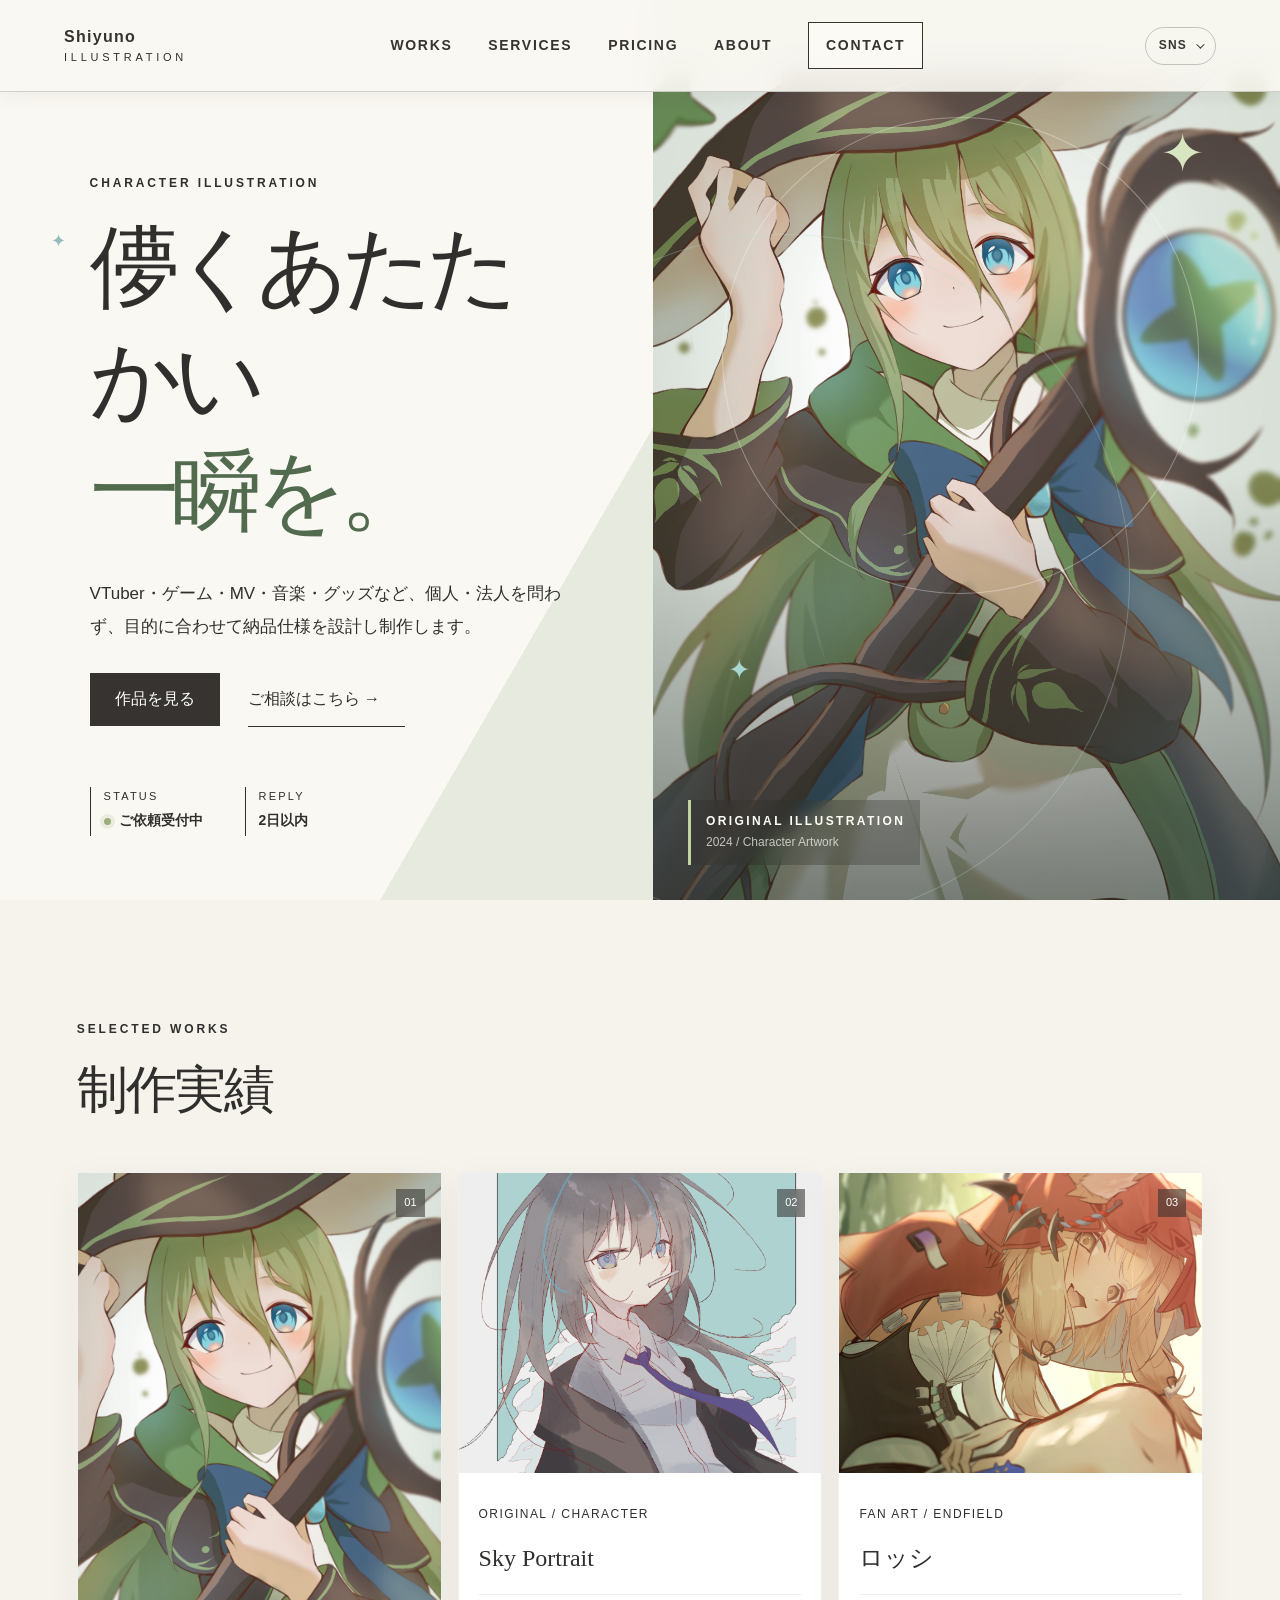
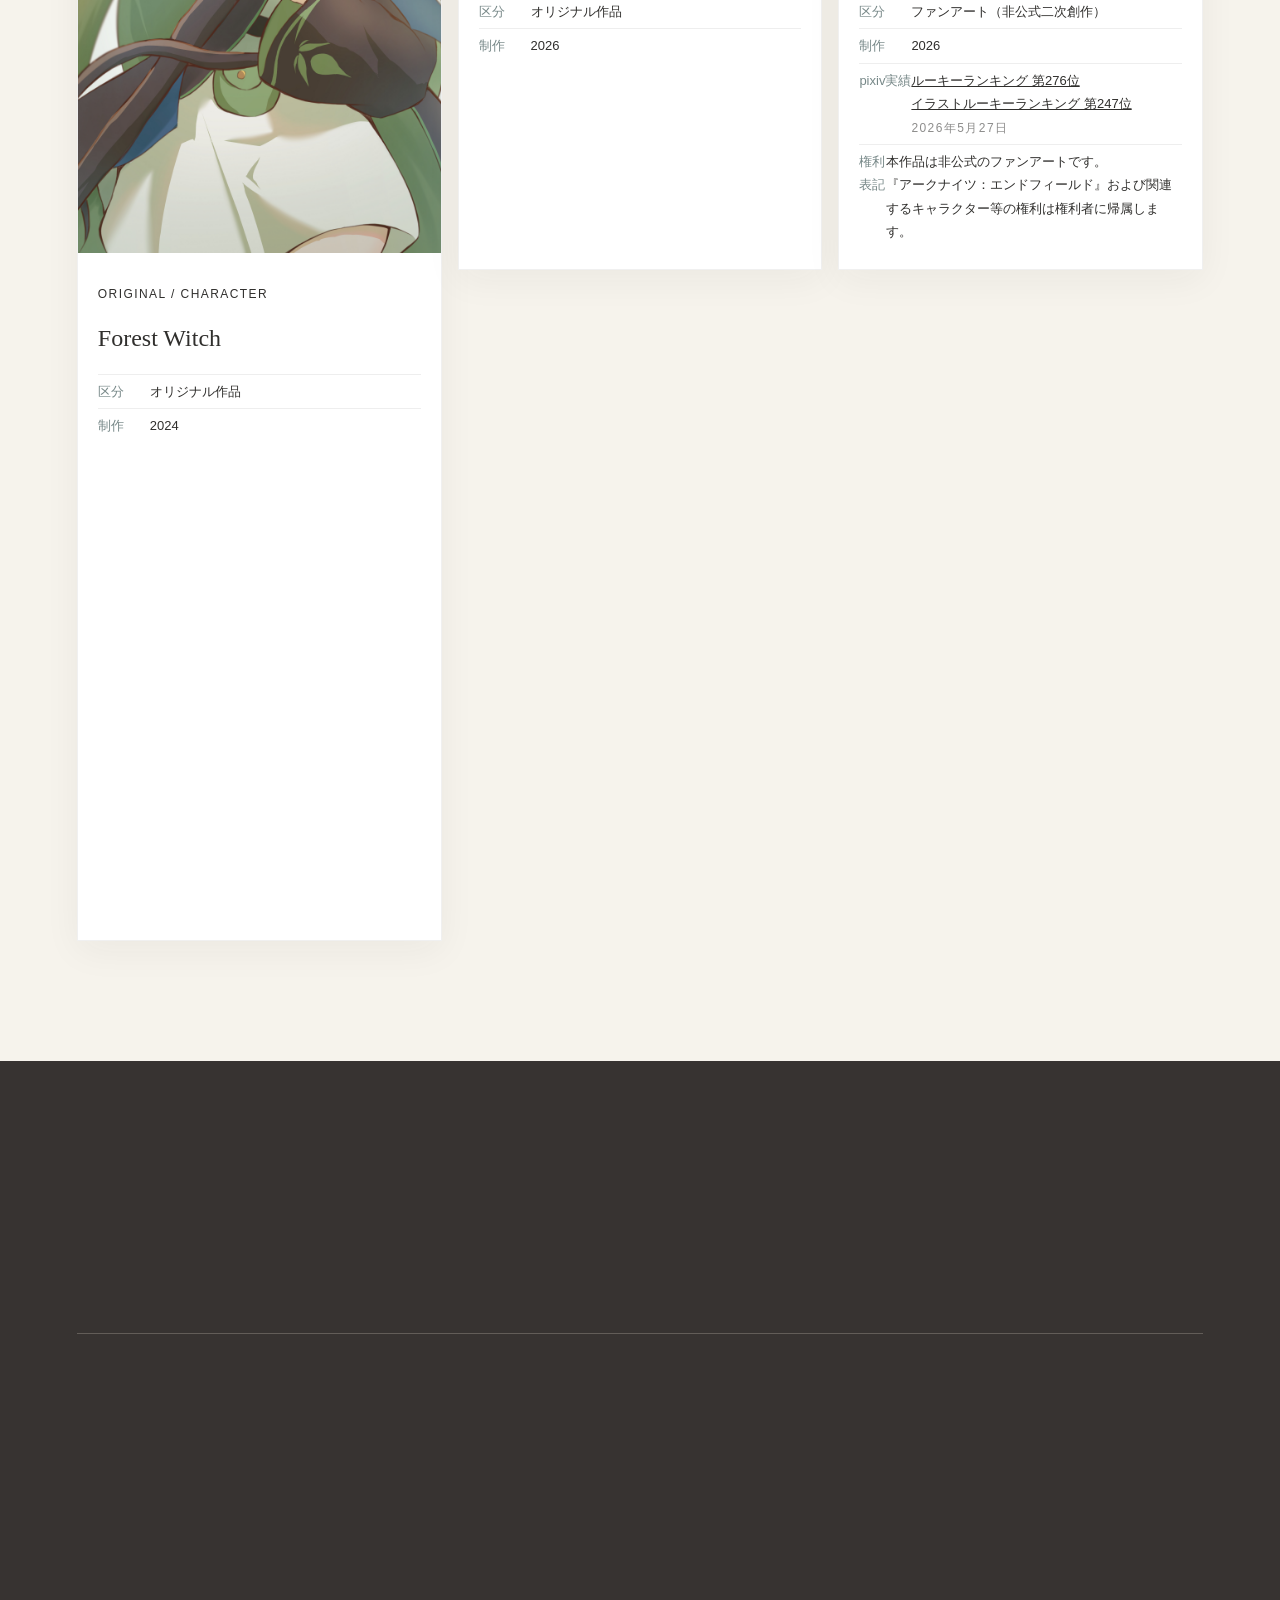
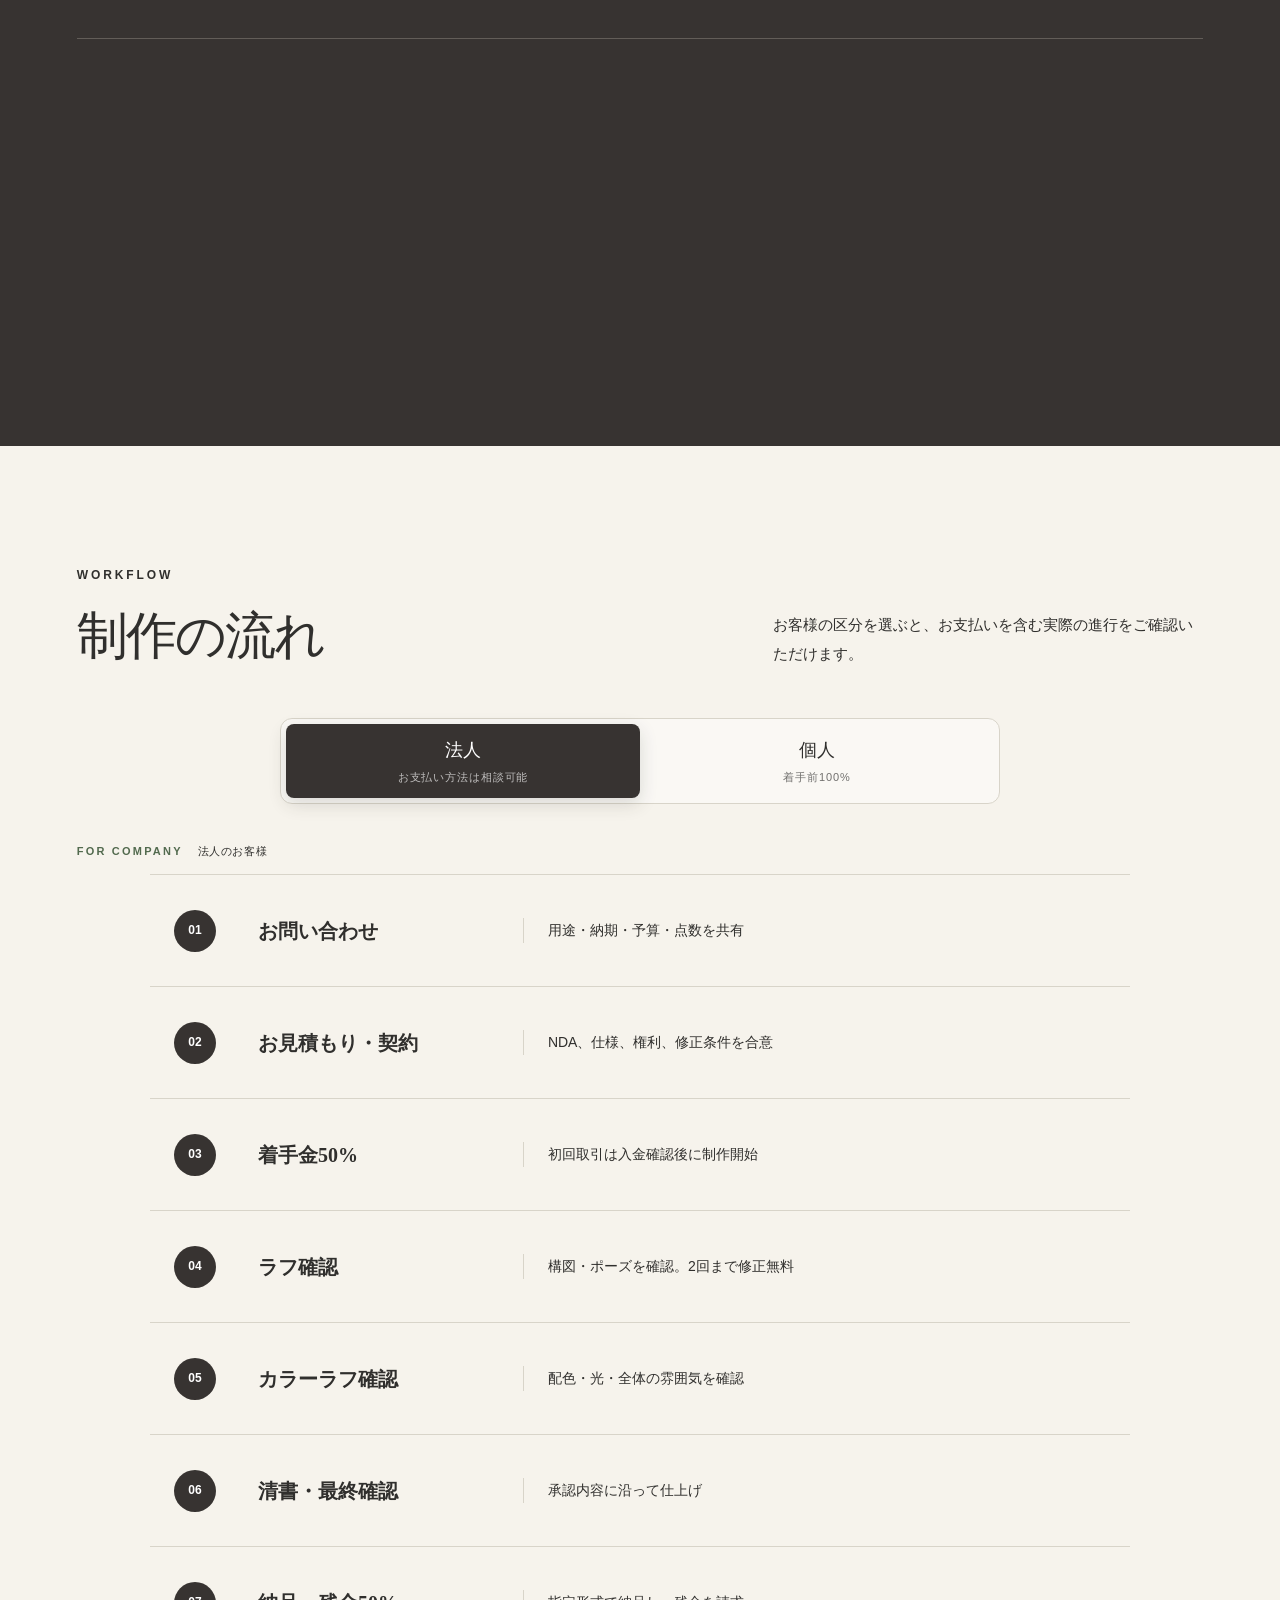
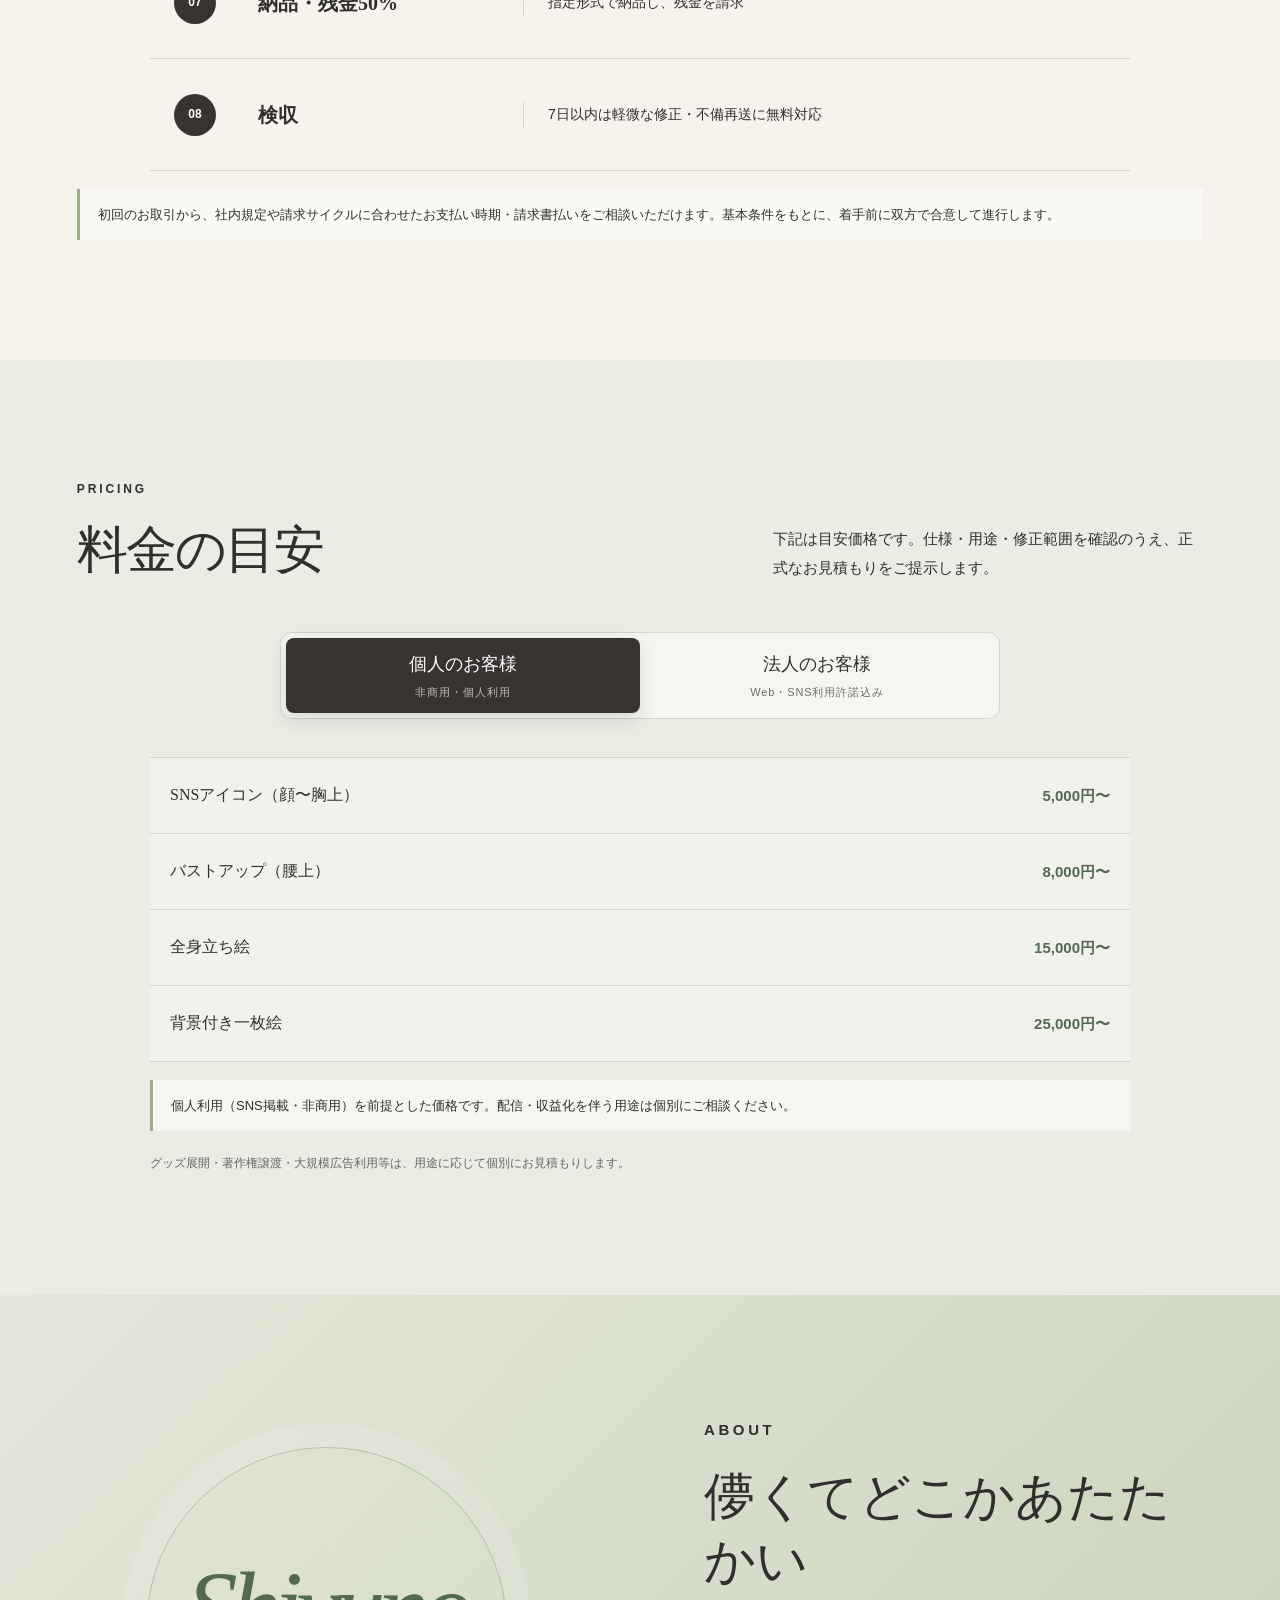
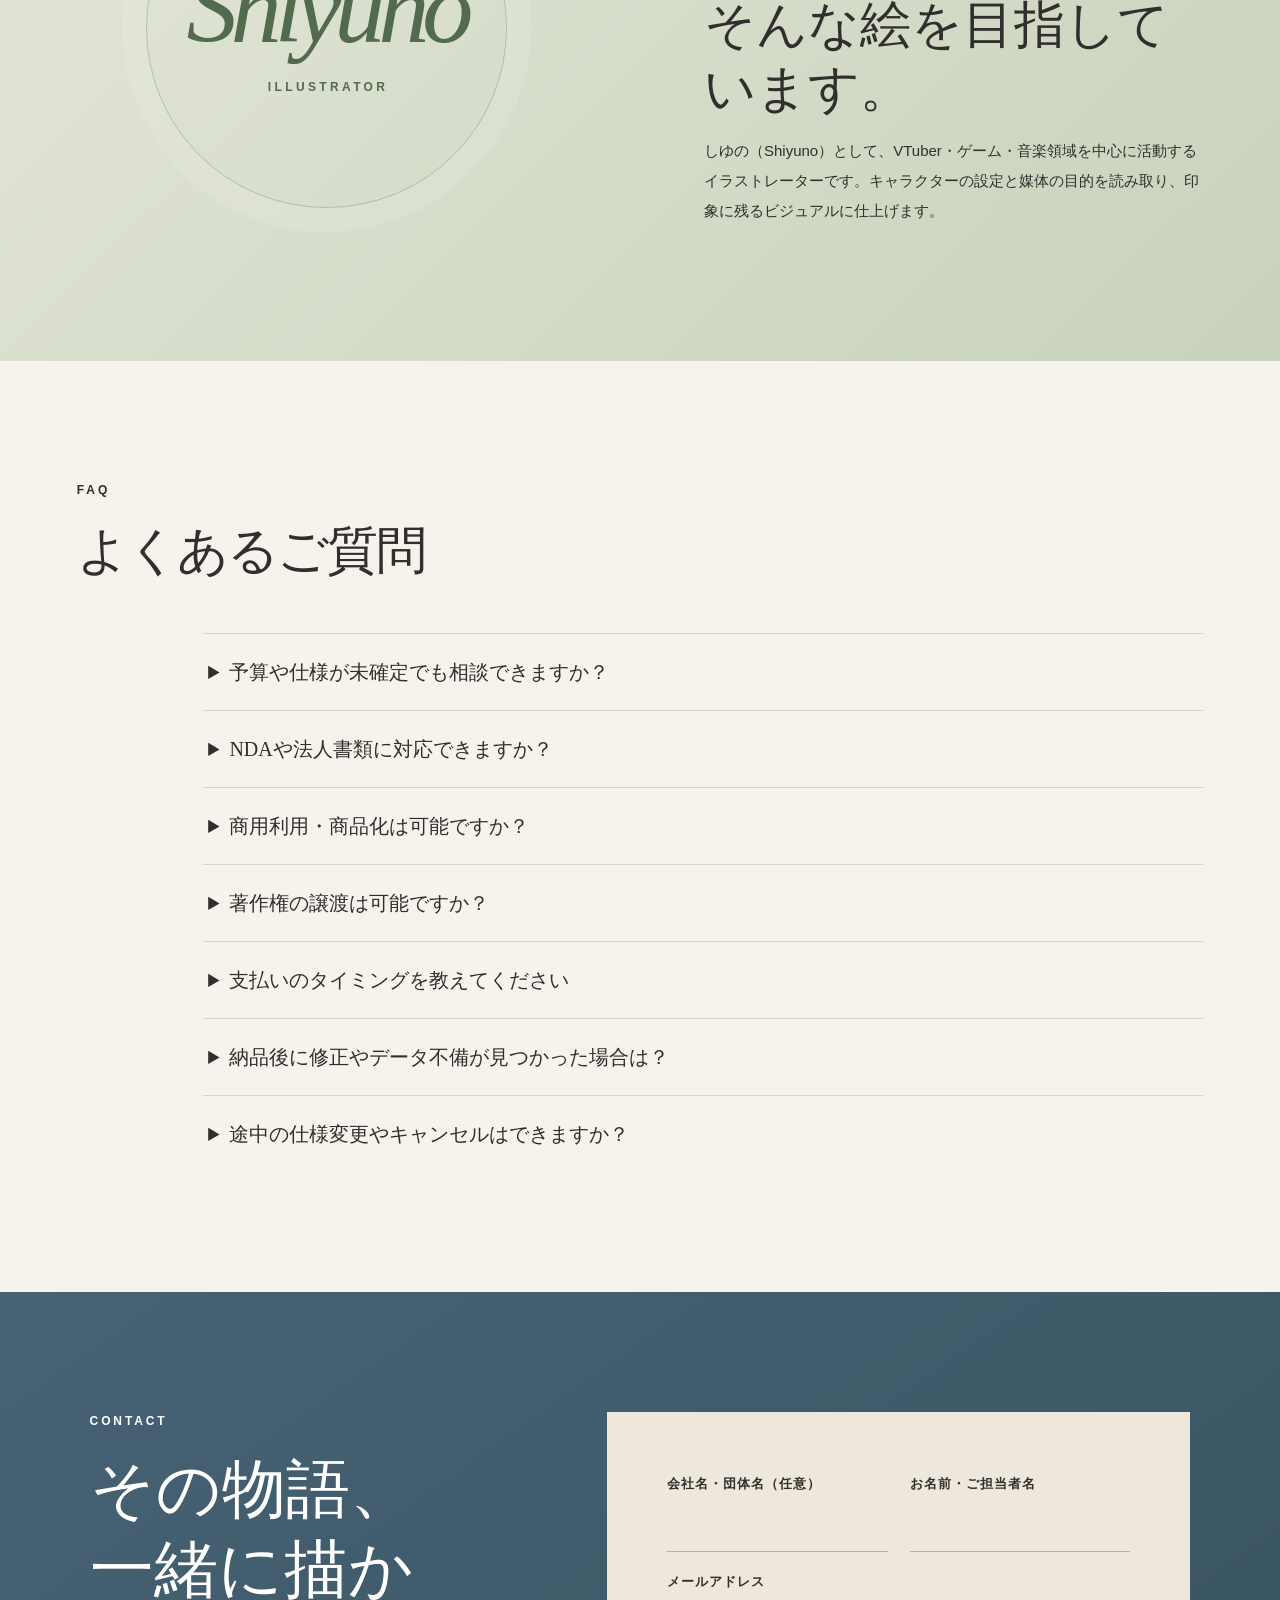
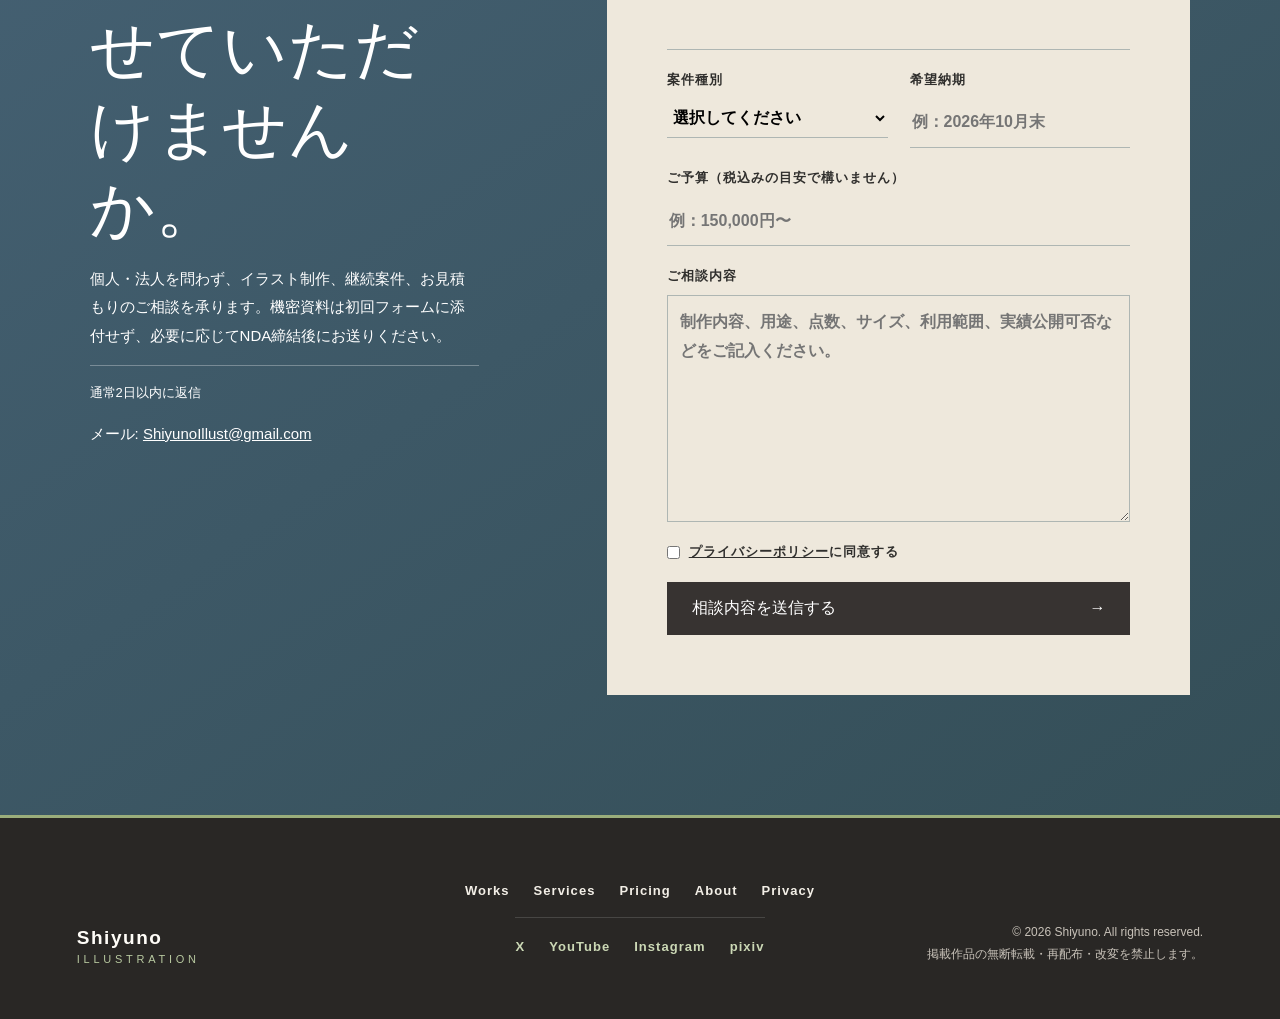
==== index.html @ e4e49305 "画像サイズ修正" ====
<!doctype html>
<html lang="ja">
<head>
  <meta charset="utf-8">
  <meta name="viewport" content="width=device-width,initial-scale=1">
  <meta name="description" content="VTuber・ゲーム・MV・グッズ向けのキャラクターイラスト制作ポートフォリオ。個人・法人を問わずご相談を承ります。">
  <meta name="theme-color" content="#f5f1ea">
  <meta name="twitter:title" content="Shiyuno Portfolio">
  <meta name="twitter:description" content="VTuber・ゲーム・MV・グッズ向けイラスト制作">
  <meta property="og:title" content="Shiyuno Portfolio">
  <meta property="og:description" content="VTuber・ゲーム・MV・グッズ向けイラスト制作">
  <meta property="og:image" content="https://shiyuno.com/images/original/OGP.jpg">
  <meta property="og:image:type" content="image/jpeg">
  <meta property="og:image:alt" content="緑髪の魔法使いが杖と帽子に手を添えるオリジナルイラスト">
  <meta property="og:type" content="website">
  <meta property="og:url" content="https://shiyuno.com/">
  <meta property="og:site_name" content="Shiyuno Portfolio">
  <meta property="og:locale" content="ja_JP">
  <meta property="og:image:width" content="1200">
  <meta property="og:image:height" content="630">
  <meta name="twitter:card" content="summary_large_image">
  <meta name="twitter:image" content="https://shiyuno.com/images/original/OGP.jpg">
  <meta name="twitter:image:alt" content="緑髪の魔法使いが杖と帽子に手を添えるオリジナルイラスト">
  <link rel="canonical" href="https://shiyuno.com/">
  <title>Shiyuno Portfolio | Illustrator</title>
  <link rel="icon" type="image/jpeg" href="images/favicon/微笑み.jpg">
  <link rel="apple-touch-icon" href="images/favicon/微笑み.jpg">
  <link rel="stylesheet" href="styles.css">
  <link rel="stylesheet" href="character-theme.css">
  <script src="workflow.js" defer></script>
  <script src="motion.js" defer></script>
  <script src="social-menu.js" defer></script>
</head>
<body>
  <a class="skip" href="#main">本文へ移動</a>
  <header class="site-header">
    <a class="brand" href="#top" aria-label="トップへ"><span>Shiyuno</span><small>ILLUSTRATION</small></a>
    <nav aria-label="メインナビゲーション">
      <a href="#works">Works</a><a href="#services">Services</a><a href="#pricing">Pricing</a><a href="#about">About</a>
      <a class="nav-cta" href="#contact">Contact</a>
    </nav>
    <details class="header-socials">
      <summary>SNS<span aria-hidden="true"></span></summary>
      <div class="header-social-menu" aria-label="公式SNS">
        <a href="https://x.com/Shiyuno_off" target="_blank" rel="me noopener noreferrer"><b>X</b><small>旧Twitter</small></a>
        <a href="https://youtube.com/channel/UCpWIjelq4PaW2kfeXT-petA?si=tGDuc0RMlZ_P8j4R" target="_blank" rel="me noopener noreferrer"><b>YouTube</b><small>Channel</small></a>
        <a href="https://www.instagram.com/shiyuno_illust/" target="_blank" rel="me noopener noreferrer"><b>Instagram</b><small>Illustrations</small></a>
        <a href="https://www.pixiv.net/users/43521996" target="_blank" rel="me noopener noreferrer"><b>pixiv</b><small>Portfolio</small></a>
      </div>
    </details>
  </header>

  <main id="main">
    <section class="hero" id="top">
      <div class="hero-copy">
        <p class="eyebrow">CHARACTER ILLUSTRATION</p>
        <h1>儚くあたたかい<br><em>一瞬を。</em></h1>
        <p class="lead">VTuber・ゲーム・MV・音楽・グッズなど、個人・法人を問わず、目的に合わせて納品仕様を設計し制作します。</p>
        <div class="hero-actions"><a class="button primary" href="#works">作品を見る</a><a class="button text" href="#contact">ご相談はこちら →</a></div>
        <dl class="status"><div><dt>STATUS</dt><dd><i></i>ご依頼受付中</dd></div><div><dt>REPLY</dt><dd>2日以内</dd></div></dl>
      </div>
      <div class="hero-art character-hero featured-work">
        <img src="images/original/2024-2-5.jpg" width="2383" height="3280" fetchpriority="high" alt="緑髪の魔法使いが杖と帽子に手を添えるオリジナルイラスト">
        <span class="magic-ring ring-one" aria-hidden="true"></span>
        <span class="magic-ring ring-two" aria-hidden="true"></span>
        <span class="magic-star star-one" aria-hidden="true">✦</span>
        <span class="magic-star star-two" aria-hidden="true">✦</span>
        <div class="art-caption"><b>ORIGINAL ILLUSTRATION</b><span>2024 / Character Artwork</span></div>
      </div>
    </section>

    <section class="section works" id="works">
      <div class="section-head"><div><p class="eyebrow">SELECTED WORKS</p><h2>制作実績</h2></div></div>
      <div class="work-grid">
        <article class="work-card tall art-a" data-category="vtuber"><div class="work-visual has-image"><img src="images/original/2024-2-5.jpg" width="2383" height="3280" alt="緑髪の魔法使いが杖と帽子に手を添えるオリジナルイラスト"><span>01</span></div><div class="work-info"><p>ORIGINAL / CHARACTER</p><h3>Forest Witch</h3><dl><div><dt>区分</dt><dd>オリジナル作品</dd></div><div><dt>制作</dt><dd>2024</dd></div></dl></div></article>
        <article class="work-card art-b" data-category="game"><div class="work-visual has-image"><img src="images/original/2026-6-2.jpg" width="2373" height="3292" loading="lazy" alt="青空を背景に制服姿の黒髪キャラクターを描いたオリジナルイラスト"><span>02</span></div><div class="work-info"><p>ORIGINAL / CHARACTER</p><h3>Sky Portrait</h3><dl><div><dt>区分</dt><dd>オリジナル作品</dd></div><div><dt>制作</dt><dd>2026</dd></div></dl></div></article>
        <article class="work-card art-c" data-category="game"><div class="work-visual has-image"><img src="images/funArt/endField/2026-5-26.jpg" width="2584" height="3866" loading="lazy" alt="木漏れ日の中のキャラクターを描いたアークナイツ：エンドフィールドのファンアート"><span>03</span></div><div class="work-info"><p>FAN ART / ENDFIELD</p><h3>ロッシ</h3><dl><div><dt>区分</dt><dd>ファンアート（非公式二次創作）</dd></div><div><dt>制作</dt><dd>2026</dd></div><div><dt>pixiv実績</dt><dd><a href="https://www.pixiv.net/ranking.php?mode=rookie&amp;content=all&amp;date=20260527&amp;p=6#276" target="_blank" rel="noopener noreferrer">ルーキーランキング 第276位</a><br><a href="https://www.pixiv.net/ranking.php?mode=rookie&amp;content=illust&amp;date=20260527&amp;p=5#247" target="_blank" rel="noopener noreferrer">イラストルーキーランキング 第247位</a><br><small>2026年5月27日</small></dd></div><div><dt>権利表記</dt><dd>本作品は非公式のファンアートです。<br>『アークナイツ：エンドフィールド』および関連するキャラクター等の権利は権利者に帰属します。</dd></div></dl></div></article>
        <article class="work-card wide sd-work" data-category="sd goods vtuber"><div class="work-visual sd-sheet"><a href="images/original/SD/イラスト.jpg" target="_blank" rel="noopener" aria-label="SDキャラクターのイラストシートを原寸で開く"><img src="images/original/SD/イラスト.jpg" width="5665" height="2894" loading="lazy" alt="魔法使いのSDキャラクター全身と表情差分6種をまとめたイラストシート"></a><span>04</span></div><div class="work-info"><p>ORIGINAL / SD CHARACTER</p><h3>SD Character Expressions</h3><dl><div><dt>区分</dt><dd>オリジナル作品</dd></div><div><dt>内容</dt><dd>SDキャラクター・全身・表情差分6種</dd></div><div><dt>用途例</dt><dd>配信素材・SNS・グッズ</dd></div></dl><small>画像を選択すると原寸で表示します</small></div></article>
      </div>
    </section>

    <section class="section services" id="services">
      <div class="section-head light"><div><p class="eyebrow">SERVICES</p><h2>ご相談いただけること</h2></div><p>仕様が固まっていない段階でも、媒体と目的に合わせて必要な納品物を整理します。</p></div>
      <div class="service-grid">
        <article><b>01</b><h3>キャラクター制作</h3><p>立ち絵、設定画、衣装・表情差分、SD、一枚イラストまで幅広く対応。</p><span>VTuber / Game / IP</span></article>
        <article><b>02</b><h3>キービジュアル</h3><p>周年、告知、イベント、広告など、世界観と訴求目的を両立する一枚絵。</p><span>Promotion / Event</span></article>
        <article><b>03</b><h3>MV・音楽</h3><p>MV・歌ってみた・ジャケット・サムネイルなど、用途に合わせたイラスト制作。</p><span>MV / Jacket / Thumbnail</span></article>
        <article><b>04</b><h3>グッズ展開</h3><p>アクリルスタンド、カード、タペストリーなどグッズ展開を想定したイラスト制作。</p><span>Goods / Print</span></article>
      </div>
      <div class="conditions">
        <div><p class="eyebrow">GUIDE</p><h3>制作条件の目安</h3><p>正式な条件は、仕様・用途・期間・点数を確認後、見積書および契約書に記載します。</p></div>
        <dl>
  <div><dt>標準納期</dt><dd>要相談 <small>ご契約・入金・資料受領後から起算</small></dd></div>
  <div><dt>契約対応</dt><dd>NDA・見積書・請求書</dd></div>
  <div><dt>納品形式</dt><dd>PNG / JPEG / PSD <small>案件仕様に応じて確認</small></dd></div>
  <div><dt>利用範囲</dt><dd>媒体・期間・地域ごとに許諾</dd></div>
</dl>
      </div>
    </section>

    <section class="section flow">
      <div class="section-head"><div><p class="eyebrow">WORKFLOW</p><h2>制作の流れ</h2></div><p>お客様の区分を選ぶと、お支払いを含む実際の進行をご確認いただけます。</p></div>
      <div class="workflow-tabs" role="tablist" aria-label="お客様区分">
        <button type="button" role="tab" id="tab-company" aria-controls="flow-company" aria-selected="true" tabindex="0" data-workflow="company"><span>法人</span><small>お支払い方法は相談可能</small></button>
        <button type="button" role="tab" id="tab-personal" aria-controls="flow-personal" aria-selected="false" tabindex="-1" data-workflow="personal"><span>個人</span><small>着手前100%</small></button>
      </div>
      <div class="workflow-panel" id="flow-company" role="tabpanel" aria-labelledby="tab-company" data-workflow-panel="company">
        <p class="workflow-label">FOR COMPANY <span>法人のお客様</span></p>
        <ol><li><b>01</b><h3>お問い合わせ</h3><p>用途・納期・予算・点数を共有</p></li><li><b>02</b><h3>お見積もり・契約</h3><p>NDA、仕様、権利、修正条件を合意</p></li><li><b>03</b><h3>着手金50%</h3><p>初回取引は入金確認後に制作開始</p></li><li><b>04</b><h3>ラフ確認</h3><p>構図・ポーズを確認。2回まで修正無料</p></li><li><b>05</b><h3>カラーラフ確認</h3><p>配色・光・全体の雰囲気を確認</p></li><li><b>06</b><h3>清書・最終確認</h3><p>承認内容に沿って仕上げ</p></li><li><b>07</b><h3>納品・残金50%</h3><p>指定形式で納品し、残金を請求</p></li><li><b>08</b><h3>検収</h3><p>7日以内は軽微な修正・不備再送に無料対応</p></li></ol>
        <p class="workflow-note">初回のお取引から、社内規定や請求サイクルに合わせたお支払い時期・請求書払いをご相談いただけます。基本条件をもとに、着手前に双方で合意して進行します。</p>
      </div>
      <div class="workflow-panel" id="flow-personal" role="tabpanel" aria-labelledby="tab-personal" data-workflow-panel="personal" hidden>
        <p class="workflow-label">FOR INDIVIDUAL <span>個人のお客様</span></p>
        <ol><li><b>01</b><h3>お問い合わせ</h3><p>用途・納期・予算・点数を共有</p></li><li><b>02</b><h3>お見積もり・条件確認</h3><p>仕様、利用範囲、修正条件を確認</p></li><li><b>03</b><h3>全額ご入金</h3><p>制作費100%の入金確認後に着手</p></li><li><b>04</b><h3>ラフ確認</h3><p>構図・ポーズを確認。2回まで修正無料</p></li><li><b>05</b><h3>カラーラフ確認</h3><p>配色・光・全体の雰囲気を確認</p></li><li><b>06</b><h3>清書・最終確認</h3><p>承認内容に沿って仕上げ</p></li><li><b>07</b><h3>納品</h3><p>指定形式でデータをお渡し</p></li><li><b>08</b><h3>検収</h3><p>7日以内は軽微な修正・不備再送に無料対応</p></li></ol>
      </div>
    </section>

    <section class="section pricing" id="pricing">
  <div class="section-head">
    <div><p class="eyebrow">PRICING</p><h2>料金の目安</h2></div>
    <p>下記は目安価格です。仕様・用途・修正範囲を確認のうえ、正式なお見積もりをご提示します。</p>
  </div>

  <div class="pricing-tabs" role="tablist" aria-label="料金区分">
    <button type="button" role="tab" id="tab-price-personal" aria-controls="price-personal" aria-selected="true" tabindex="0" data-pricing="personal">
      <span>個人のお客様</span><small>非商用・個人利用</small>
    </button>
    <button type="button" role="tab" id="tab-price-company" aria-controls="price-company" aria-selected="false" tabindex="-1" data-pricing="company">
      <span>法人のお客様</span><small>Web・SNS利用許諾込み</small>
    </button>
  </div>

  <div class="pricing-panel" id="price-personal" role="tabpanel" aria-labelledby="tab-price-personal" data-pricing-panel="personal">
    <dl>
      <div><dt>SNSアイコン（顔〜胸上）</dt><dd>5,000円〜</dd></div>
      <div><dt>バストアップ（腰上）</dt><dd>8,000円〜</dd></div>
      <div><dt>全身立ち絵</dt><dd>15,000円〜</dd></div>
      <div><dt>背景付き一枚絵</dt><dd>25,000円〜</dd></div>
    </dl>
    <p class="pricing-note">個人利用（SNS掲載・非商用）を前提とした価格です。配信・収益化を伴う用途は個別にご相談ください。</p>
  </div>

  <div class="pricing-panel" id="price-company" role="tabpanel" aria-labelledby="tab-price-company" data-pricing-panel="company" hidden>
    <dl>
      <div><dt>SNS・広告用イラスト（一枚絵）</dt><dd>45,000円〜</dd></div>
      <div><dt>キャラクターデザイン</dt><dd>90,000円〜</dd></div>
      <div><dt>キャラクター設定一式（三面図・差分）</dt><dd>140,000円〜</dd></div>
    </dl>
    <p class="pricing-note">Web・SNSでの利用許諾を含む価格です。広告出稿、大量印刷、商品化、独占利用、著作権譲渡は別途お見積もりします。</p>
  </div>

  <p class="pricing-footnote">グッズ展開・著作権譲渡・大規模広告利用等は、用途に応じて個別にお見積もりします。</p>
</section>

    <section class="section about" id="about">
      <div class="about-signature" aria-label="Shiyuno, Illustrator">
        <span>Shiyuno</span>
        <small>ILLUSTRATOR</small>
      </div>
      <div><p class="eyebrow">ABOUT</p><h2>儚くてどこかあたたかい<br>そんな絵を目指しています。</h2><p>しゆの（Shiyuno）として、VTuber・ゲーム・音楽領域を中心に活動するイラストレーターです。キャラクターの設定と媒体の目的を読み取り、印象に残るビジュアルに仕上げます。</p></div>
    </section>

    <section class="section faq"><div class="section-head"><div><p class="eyebrow">FAQ</p><h2>よくあるご質問</h2></div></div><div class="faq-list">
      <details><summary>予算や仕様が未確定でも相談できますか？</summary><p>はい、問題ありません。例えば「配信用の立ち絵が欲しいが、点数や予算はこれから」「グッズを作りたいが仕様が分からない」といった段階でも大丈夫です。分かっている情報だけフォームにご記入ください。</p></details>
      <details><summary>NDAや法人書類に対応できますか？</summary><p>はい、対応可能です。NDAや契約書は基本的にクライアント様よりご提示いただき、内容を確認のうえ締結いたします。見積書・請求書はこちらで作成し発行します。書式のご指定がある場合はお知らせください。</p></details>
      <details><summary>商用利用・商品化は可能ですか？</summary><p>個人のお客様によるSNS利用・同人グッズ制作から、法人のお客様による広告利用・商品化まで対応します。媒体、期間、地域、数量、再販等を確認し、制作費とは別に利用料をお見積もりします。</p></details>
      <details><summary>著作権の譲渡は可能ですか？</summary><p>原則として著作権は譲渡せず、利用許諾の形でご提供しています。案件の性質上、譲渡が必要な場合は、理由と用途を伺ったうえで個別にご相談させてください。</p></details>
      <details><summary>支払いのタイミングを教えてください</summary><p>個人のお客様は着手前に制作費の100%をお支払いいただきます。法人のお客様は、着手前50%・納品後50%を基本としつつ、社内規定や請求サイクルに合わせたお支払い時期・請求書払いも初回からご相談いただけます。</p></details>
      <details><summary>納品後に修正やデータ不備が見つかった場合は？</summary><p>納品後7日以内にご連絡いただいた軽微な修正、および納品データの不備による再送は無料で対応します。仕様追加や承認内容からの変更は別途お見積もりします。</p></details>
      <details><summary>途中の仕様変更やキャンセルはできますか？</summary><p>可能ですが、承認後の大幅な仕様変更には追加料金が発生し、納期を再調整する場合があります。ご契約後のキャンセルは進行状況に応じて制作費が発生します。具体的な精算条件は、着手前に見積書・契約書で合意します。</p></details>
    </div></section>

    <section class="contact" id="contact">
      <div class="contact-intro"><p class="eyebrow">CONTACT</p><h2>その物語、<br>一緒に描かせていただけませんか。</h2><p>個人・法人を問わず、イラスト制作、継続案件、お見積もりのご相談を承ります。機密資料は初回フォームに添付せず、必要に応じてNDA締結後にお送りください。</p><p class="note">通常2日以内に返信</p><p class="contact-email">メール: <a href="mailto:ShiyunoIllust@gmail.com">ShiyunoIllust@gmail.com</a></p></div>
      <form class="contact-form" action="https://formspree.io/f/maqrgbzv" method="post">
        <div class="two"><label>会社名・団体名（任意）<input name="organization" autocomplete="organization"></label><label>お名前・ご担当者名<input name="name" autocomplete="name" required></label></div>
        <label>メールアドレス<input type="email" name="email" autocomplete="email" inputmode="email" required></label>
        <div class="two"><label>案件種別<select name="category" required><option value="">選択してください</option><option>VTuber</option><option>ゲーム</option><option>MV・音楽</option><option>グッズ</option><option>その他</option></select></label><label>希望納期<input type="text" name="deadline" placeholder="例：2026年10月末"></label></div>
        <label>ご予算（税込みの目安で構いません）<input type="text" name="budget" inputmode="numeric" placeholder="例：150,000円〜"></label>
        <label>ご相談内容<textarea name="message" rows="7" placeholder="制作内容、用途、点数、サイズ、利用範囲、実績公開可否などをご記入ください。" required></textarea></label>
        <label class="consent"><input type="checkbox" required><span><a href="privacy.html">プライバシーポリシー</a>に同意する</span></label>
        <button class="button primary" type="submit">相談内容を送信する <span>→</span></button>
      </form>
    </section>
  </main>
  <footer><a class="brand" href="#top"><span>Shiyuno</span><small>ILLUSTRATION</small></a><div class="footer-links"><span class="footer-pages"><a href="#works">Works</a><a href="#services">Services</a><a href="#pricing">Pricing</a><a href="#about">About</a><a href="privacy.html">Privacy</a></span><span class="footer-socials"><a href="https://x.com/Shiyuno_off" target="_blank" rel="me noopener noreferrer">X</a><a href="https://youtube.com/channel/UCpWIjelq4PaW2kfeXT-petA?si=tGDuc0RMlZ_P8j4R" target="_blank" rel="me noopener noreferrer">YouTube</a><a href="https://www.instagram.com/shiyuno_illust/" target="_blank" rel="me noopener noreferrer">Instagram</a><a href="https://www.pixiv.net/users/43521996" target="_blank" rel="me noopener noreferrer">pixiv</a></span></div><p>© 2026 Shiyuno. All rights reserved.<br>掲載作品の無断転載・再配布・改変を禁止します。</p></footer>
</body>
</html>
---- styles.css ----
:root{--ink:#18252a;--paper:#f5f1ea;--white:#fff;--blue:#6e91a3;--lime:#d9ef8b;--line:#ccd0cb;--serif:"Yu Mincho","Hiragino Mincho ProN",serif;--sans:"Helvetica Neue","Hiragino Kaku Gothic ProN","Yu Gothic",sans-serif}*{box-sizing:border-box}html{scroll-behavior:smooth}body{margin:0;background:var(--paper);color:var(--ink);font-family:var(--sans);line-height:1.8}a{color:inherit}button,input,select,textarea{font:inherit}.skip{position:fixed;left:1rem;top:-5rem;background:#fff;padding:.6rem 1rem;z-index:99}.skip:focus{top:1rem}.site-header{height:92px;padding:0 clamp(20px,5vw,76px);display:flex;justify-content:space-between;align-items:center;border-bottom:1px solid rgba(24,37,42,.18);position:absolute;z-index:10;width:100%}.brand{text-decoration:none;display:flex;flex-direction:column;line-height:1}.brand span{font-weight:800;letter-spacing:.08em}.brand small{font-size:9px;letter-spacing:.34em;margin-top:7px}.site-header nav{display:flex;align-items:center;gap:clamp(16px,2.8vw,48px)}.site-header nav a{text-decoration:none;font-size:12px;text-transform:uppercase;letter-spacing:.12em}.nav-cta{border:1px solid;padding:10px 17px}.hero{min-height:790px;display:grid;grid-template-columns:1.02fr .98fr}.hero-copy{padding:180px 7vw 70px;display:flex;flex-direction:column;justify-content:center}.eyebrow{font-size:10px;font-weight:800;letter-spacing:.24em;margin:0 0 20px}.hero h1,.section h2,.contact h2{font-family:var(--serif);font-weight:500;line-height:1.25;margin:0}.hero h1{font-size:clamp(54px,7vw,108px);letter-spacing:-.08em}.hero h1 em{font-style:normal;color:#4f7587}.lead{max-width:590px;font-size:15px;margin:30px 0}.hero-actions{display:flex;align-items:center;gap:28px}.button{min-height:52px;padding:12px 25px;display:inline-flex;align-items:center;justify-content:center;text-decoration:none;border:0;cursor:pointer}.primary{background:var(--ink);color:#fff}.button.text{padding-left:0;border-bottom:1px solid}.status{display:flex;gap:42px;margin:60px 0 0}.status div{border-left:1px solid;padding-left:13px}.status dt{font-size:9px;letter-spacing:.2em}.status dd{margin:2px 0;font-size:12px;font-weight:700}.status i{display:inline-block;width:7px;height:7px;border-radius:50%;background:#87a851;margin-right:8px}.hero-art{position:relative;overflow:hidden;background:radial-gradient(circle at 52% 42%,#fff 0 5%,transparent 6%),radial-gradient(circle at 50% 40%,#dbe7e8 0 22%,transparent 23%),linear-gradient(145deg,#8facb8,#426679 58%,#253a43);isolation:isolate}.hero-art:before{content:"";position:absolute;width:46%;height:70%;left:28%;top:14%;border-radius:48% 48% 12% 12%;background:linear-gradient(150deg,rgba(255,255,255,.65),rgba(217,239,139,.12));filter:blur(1px);transform:rotate(-6deg);box-shadow:0 0 70px rgba(255,255,255,.3)}.orbit{position:absolute;border:1px solid rgba(255,255,255,.35);border-radius:50%;width:75%;aspect-ratio:1;left:10%;top:14%;transform:rotate(25deg)}.orbit.two{width:110%;left:-30%;top:22%}.star{position:absolute;color:var(--lime);font-size:80px;right:12%;top:13%}.art-caption{position:absolute;bottom:35px;left:35px;color:#fff;display:flex;flex-direction:column}.art-caption b{font-size:10px;letter-spacing:.2em}.art-caption span{font-size:11px;opacity:.7}.section{padding:120px clamp(20px,6vw,96px)}.section-head{display:flex;justify-content:space-between;align-items:end;margin-bottom:50px}.section-head h2{font-size:clamp(32px,4vw,58px);letter-spacing:-.04em}.section-head>p{max-width:430px;font-size:13px;margin:0}.filters{display:flex;gap:8px;flex-wrap:wrap;margin-bottom:25px}.filters button{border:1px solid var(--line);background:transparent;padding:8px 17px;border-radius:99px;font-size:11px;cursor:pointer}.filters button.active{background:var(--ink);color:#fff}.work-grid{display:grid;grid-template-columns:repeat(3,1fr);gap:16px}.work-card{background:#fff}.work-card[hidden]{display:none}.work-card.tall{grid-row:span 2}.work-card.wide{grid-column:span 2}.work-visual{min-height:300px;display:flex;align-items:flex-start;justify-content:flex-end;padding:16px;overflow:hidden;position:relative}.tall .work-visual{min-height:680px}.wide .work-visual{min-height:340px}.work-visual:before,.work-visual:after{content:"";position:absolute;border-radius:50%}.work-visual:before{width:55%;aspect-ratio:1;background:rgba(255,255,255,.35);left:17%;top:20%;box-shadow:0 0 0 35px rgba(255,255,255,.08)}.work-visual:after{width:25%;height:55%;border-radius:50% 50% 10% 10%;background:rgba(24,37,42,.35);left:38%;bottom:-5%;transform:rotate(5deg)}.work-visual span{z-index:1;color:#fff;font-size:11px}.art-a .work-visual{background:linear-gradient(160deg,#a5bbc7,#476979 55%,#182b35)}.art-b .work-visual{background:linear-gradient(145deg,#c8d79e,#718c77 55%,#334946)}.art-c .work-visual{background:linear-gradient(145deg,#e8b7aa,#ad7683 58%,#4f3d57)}.art-d .work-visual{background:linear-gradient(115deg,#e4d5c5,#a8826f 55%,#6c7768)}.art-e .work-visual{background:linear-gradient(150deg,#bcb4db,#6671a5 58%,#2d345f)}.art-f .work-visual{background:linear-gradient(150deg,#efc9a7,#b36f59 58%,#593a44)}.work-info{padding:20px}.work-info>p,.work-info small{font-size:9px;letter-spacing:.12em}.work-info h3{font-family:var(--serif);font-weight:500;font-size:24px;margin:4px 0 14px}.work-info dl{margin:0}.work-info dl div{display:flex;border-top:1px solid #eee;padding:5px 0;font-size:10px}.work-info dt{width:52px;color:#788}.work-info dd{margin:0}.work-info small{opacity:.55}.services{background:var(--ink);color:#edf1ef}.section-head.light>p{color:#aab7ba}.service-grid{display:grid;grid-template-columns:repeat(4,1fr);border-top:1px solid #526066;border-bottom:1px solid #526066}.service-grid article{padding:35px 28px;border-right:1px solid #526066;min-height:280px}.service-grid article:last-child{border:0}.service-grid b{font-size:10px;color:var(--lime)}.service-grid h3{font-family:var(--serif);font-size:22px;font-weight:500;margin:28px 0 15px}.service-grid p{font-size:12px;color:#bbc5c5}.service-grid span{font-size:9px;letter-spacing:.15em}.conditions{display:grid;grid-template-columns:1fr 2fr;gap:80px;margin-top:80px}.conditions h3{font-family:var(--serif);font-size:33px;margin:0}.conditions>div>p:last-child{font-size:12px;color:#aeb9b9}.conditions dl{display:grid;grid-template-columns:1fr 1fr;margin:0}.conditions dl div{border-top:1px solid #526066;padding:15px 0}.conditions dt{font-size:9px;color:#9eadb0;letter-spacing:.1em}.conditions dd{margin:2px 0;font-size:13px}.conditions small{display:block;color:#879598}.flow ol{display:grid;grid-template-columns:repeat(5,1fr);list-style:none;padding:0;border-top:1px solid var(--line)}.flow li{padding:30px 25px;border-right:1px solid var(--line)}.flow li b{font-size:10px;color:#648596}.flow li h3{font-family:var(--serif);font-size:19px}.flow li p{font-size:11px}.about{background:#dce5e2;display:grid;grid-template-columns:1fr 1fr;gap:10vw;align-items:center}.about-mark{font-family:var(--serif);font-size:clamp(140px,25vw,350px);letter-spacing:-.18em;line-height:.7;color:#67848b;position:relative}.about-mark span{font-family:var(--sans);font-size:10px;line-height:1.3;letter-spacing:.2em;position:absolute;bottom:2%;right:5%}.about h2{font-family:var(--serif);font-size:clamp(36px,4vw,58px);font-weight:500}.about>div:last-child>p{font-size:13px}.about ul{list-style:none;padding:20px 0;border-top:1px solid #b3c1bd;font-size:11px}.faq-list{max-width:1000px;margin-left:auto}.faq details{border-top:1px solid var(--line);padding:20px 5px}.faq summary{cursor:pointer;font-family:var(--serif);font-size:18px}.faq details p{font-size:12px;padding-left:30px}.contact{background:var(--blue);color:white;padding:120px clamp(20px,7vw,110px);display:grid;grid-template-columns:.8fr 1.2fr;gap:10vw}.contact h2{font-size:clamp(38px,5vw,70px)}.contact-intro>p:not(.eyebrow,.note){font-size:13px;max-width:500px}.note{font-size:11px;border-top:1px solid rgba(255,255,255,.3);padding-top:15px}.contact-form{background:#f8f7f3;color:var(--ink);padding:clamp(24px,5vw,60px)}.contact-form label{display:flex;flex-direction:column;font-size:10px;font-weight:700;letter-spacing:.08em;margin-bottom:18px}.contact-form input,.contact-form select,.contact-form textarea{margin-top:7px;border:0;border-bottom:1px solid #aeb6b3;background:transparent;padding:10px 2px;border-radius:0}.contact-form textarea{border:1px solid #aeb6b3;padding:12px;resize:vertical}.two{display:grid;grid-template-columns:1fr 1fr;gap:22px}.contact-form .consent{flex-direction:row;align-items:center;gap:9px}.consent input{margin:0}.contact-form button{width:100%;justify-content:space-between}.form-note{font-size:9px;color:#7b8585}footer{background:#111d21;color:#e8eded;padding:60px clamp(20px,6vw,96px);display:grid;grid-template-columns:1fr 1fr 1fr;gap:30px;align-items:end}footer>div{display:flex;gap:20px;flex-wrap:wrap}footer>div a{font-size:10px;text-decoration:none}footer p{font-size:9px;text-align:right;color:#98a3a5;margin:0}@media(max-width:900px){.site-header{height:70px}.site-header nav a:not(.nav-cta){display:none}.hero{grid-template-columns:1fr;min-height:0}.hero-copy{padding:130px 24px 70px}.hero-art{min-height:500px}.section{padding:80px 20px}.section-head{display:block}.section-head>p{margin-top:20px}.work-grid{grid-template-columns:1fr 1fr}.work-card.tall{grid-row:auto}.tall .work-visual{min-height:420px}.work-card.wide{grid-column:auto}.service-grid{grid-template-columns:1fr 1fr}.service-grid article:nth-child(2){border-right:0}.conditions{grid-template-columns:1fr;gap:30px}.flow ol{grid-template-columns:1fr 1fr}.about{grid-template-columns:1fr}.about-mark{text-align:center}.contact{grid-template-columns:1fr}footer{grid-template-columns:1fr}footer p{text-align:left}}@media(max-width:560px){.hero h1{font-size:55px}.hero-actions{align-items:stretch;flex-direction:column;gap:10px}.status{margin-top:40px}.hero-art{min-height:390px}.work-grid,.service-grid,.conditions dl,.flow ol,.two{grid-template-columns:1fr}.work-visual,.tall .work-visual,.wide .work-visual{min-height:390px}.service-grid article{border-right:0;border-bottom:1px solid #526066;min-height:220px}.flow li{border-bottom:1px solid var(--line)}.contact{padding:80px 20px}.contact-form{padding:25px 18px}}
---- character-theme.css ----
/* A refined palette inspired by the character, without reproducing its colors literally. */
:root {
  --ink: #302f2d;
  --paper: #f6f3ec;
  --white: #fffdf8;
  --blue: #4d7880;
  --lime: #b9c991;
  --line: #d8d4c9;
  --espresso: #373331;
  --sage: #9aad7b;
  --moss: #526a4e;
  --teal: #4d9292;
  --slate: #466275;
  --ivory: #eee8dc;
}

html { scroll-padding-top:108px; }
body { background: radial-gradient(circle at 8% 3%,rgba(154,173,123,.11),transparent 23rem),var(--paper); }
::selection { background: #b8d8d4; color: var(--espresso); }
.site-header {
  position:fixed;
  top:0;
  left:0;
  right:0;
  background: rgba(250,248,242,.9);
  border-bottom-color: rgba(48,47,45,.2);
  box-shadow: 0 4px 18px rgba(48,47,45,.06);
  backdrop-filter: blur(14px) saturate(.9);
  -webkit-backdrop-filter: blur(14px) saturate(.9);
}
.site-header nav a { color:var(--espresso);font-weight:600; }
.header-socials { position:relative;margin-left:18px; }
.header-socials summary { min-width:70px;height:38px;padding:0 13px;border:1px solid rgba(48,47,45,.25);border-radius:99px;display:flex;align-items:center;justify-content:center;gap:9px;color:var(--espresso);font-size:12px;font-weight:700;letter-spacing:.1em;cursor:pointer;list-style:none;transition:background-color .2s,color .2s,border-color .2s; }
.header-socials summary::-webkit-details-marker { display:none; }
.header-socials summary span { width:6px;height:6px;border-right:1px solid currentColor;border-bottom:1px solid currentColor;transform:rotate(45deg) translateY(-2px);transition:transform .2s; }
.header-socials[open] summary span { transform:rotate(225deg) translate(-2px,-2px); }
.header-socials summary:hover,.header-socials[open] summary { background:var(--espresso);border-color:var(--espresso);color:#fff; }
.header-socials summary:focus-visible { outline:3px solid var(--teal);outline-offset:2px; }
.header-social-menu { position:absolute;right:0;top:100%;width:230px;padding:12px 8px 8px;border:1px solid rgba(48,47,45,.14);border-radius:0 0 12px 12px;background:rgba(250,248,242,.98);box-shadow:0 16px 35px rgba(48,47,45,.16);opacity:0;visibility:hidden;pointer-events:none;transform:translateY(-6px);transition:opacity .2s,visibility .2s,transform .2s; }
.header-socials:hover .header-social-menu,.header-socials:focus-within .header-social-menu,.header-socials[open] .header-social-menu { opacity:1;visibility:visible;pointer-events:auto;transform:translateY(0); }
.header-social-menu a { min-height:48px;padding:8px 10px;border-radius:7px;display:flex;align-items:center;justify-content:space-between;color:var(--espresso);text-decoration:none;transition:background-color .18s,color .18s; }
.header-social-menu a:hover { background:var(--espresso);color:#fff; }
.header-social-menu a:focus-visible { outline:2px solid var(--teal);outline-offset:1px; }
.header-social-menu b { font-size:13px; }
.header-social-menu small { font-size:11px;opacity:.62; }
.brand span { color: var(--espresso); }
.nav-cta { background: rgba(255,253,248,.6); }
.nav-cta:hover { background: var(--espresso); color: var(--white); }
.hero {
  height: 100vh;
  height: 100svh;
  min-height: 720px;
  background: linear-gradient(120deg,#faf8f2 0 50%,#e7eadf 50%);
}
.hero-copy,.hero-art { min-height:0; }
.hero h1 em { color: var(--moss); }
.hero-copy { position: relative; }
.hero-copy::before { content:"✦";position:absolute;left:4vw;top:25%;color:var(--teal);font-size:18px;opacity:.58; }
.primary { background: var(--espresso); }
.primary:hover { background: var(--moss); }
.status i { background:var(--sage);box-shadow:0 0 0 4px rgba(154,173,123,.16); }

.hero-art.character-hero {
  background:
    radial-gradient(circle at 67% 26%,rgba(255,255,255,.68) 0 2%,transparent 16%),
    linear-gradient(145deg,#dfe4d5 0%,#aab99a 42%,#58756c 74%,#35494e 100%);
  overflow:hidden;
  isolation:isolate;
}
.featured-work > img {
  position:absolute;
  inset:0;
  z-index:1;
  width:100%;
  height:100%;
  object-fit:cover;
  object-position:center top;
  padding-top:72px;
  background:#dfe4d5;
}
.featured-work::after {
  content:"";
  position:absolute;
  inset:0;
  z-index:2;
  background:linear-gradient(180deg,transparent 52%,rgba(27,34,31,.5) 100%);
  pointer-events:none;
}
.featured-work .magic-ring,.featured-work .magic-star { z-index:3; }
.hero-art.character-hero::before {
  content:"";position:absolute;width:48%;height:72%;left:27%;top:14%;border-radius:48% 52% 42% 58%;
  background:linear-gradient(155deg,rgba(249,247,239,.72),rgba(77,146,146,.1));
  box-shadow:0 0 80px rgba(245,244,235,.3);transform:rotate(-8deg);filter:blur(.2px);
}
.magic-ring { position:absolute;border:1px solid rgba(255,253,248,.34);border-radius:50%;transform:rotate(-17deg); }
.ring-one { width:76%;aspect-ratio:1;left:11%;top:13%; }
.ring-two { width:110%;aspect-ratio:1;left:-34%;top:26%;border-color:rgba(183,214,209,.3); }
.magic-orb { position:absolute;border-radius:50%;filter:blur(1px);box-shadow:0 0 45px currentColor; }
.orb-one { width:150px;height:150px;right:12%;top:17%;color:rgba(106,177,171,.26);background:currentColor; }
.orb-two { width:90px;height:90px;left:17%;bottom:19%;color:rgba(185,201,145,.28);background:currentColor; }
.abstract-mark { position:absolute;z-index:2;width:48%;height:60%;left:27%;top:20%;transform:rotate(-4deg); }
.abstract-mark i { position:absolute;display:block;border-radius:50% 50% 16% 16%;background:linear-gradient(160deg,rgba(255,253,248,.42),rgba(48,47,45,.12));border:1px solid rgba(255,255,255,.25); }
.abstract-mark i:nth-child(1) { width:44%;height:68%;left:28%;top:4%; }
.abstract-mark i:nth-child(2) { width:72%;height:30%;left:2%;bottom:8%;transform:rotate(20deg); }
.abstract-mark i:nth-child(3) { width:55%;height:24%;right:-2%;bottom:20%;transform:rotate(-28deg);background:linear-gradient(90deg,rgba(70,98,117,.38),rgba(77,146,146,.2)); }
.magic-star { position:absolute;z-index:3;line-height:1;color:#d7e5c0; }
.star-one { right:12%;top:14%;font-size:54px; }
.star-two { left:12%;bottom:24%;font-size:27px;color:#a8d6d1; }
.character-hero .art-caption { z-index:4;color:var(--white);background:rgba(48,47,45,.3);padding:11px 15px;border-left:3px solid #c2d2a0;backdrop-filter:blur(8px); }
.work-visual.has-image::before,.work-visual.has-image::after { display:none; }
.work-visual.has-image img { position:absolute;inset:0;width:100%;height:100%;object-fit:cover;transition:transform .5s ease; }
.work-visual.has-image:hover img { transform:scale(1.025); }
.work-visual.has-image span { position:relative;padding:4px 8px;background:rgba(48,47,45,.55);backdrop-filter:blur(4px); }
.work-card:not(.tall) .work-visual.has-image img { object-position:center 24%; }
.sd-sheet { min-height:0;padding:0;aspect-ratio:5665/2894;background:#fff; }
.sd-sheet::before,.sd-sheet::after { display:none; }
.sd-sheet a { position:absolute;inset:0;display:block; }
.sd-sheet img { width:100%;height:100%;object-fit:contain;background:#fff; }
.sd-sheet span { position:absolute;right:16px;top:16px;padding:4px 8px;background:rgba(48,47,45,.55);backdrop-filter:blur(4px); }
.sd-work .work-info dl div:last-child { border-bottom:1px solid #eee; }

.filters button.active { background:var(--moss); }
.work-card { border:1px solid rgba(48,47,45,.07);box-shadow:0 10px 35px rgba(48,47,45,.05); }
.art-a .work-visual { background:linear-gradient(160deg,#c4ceb0,#7e9575 54%,#3e524a); }
.art-b .work-visual { background:linear-gradient(145deg,#c9dcda,#72aaa5 55%,#405e66); }
.art-c .work-visual { background:linear-gradient(145deg,#ded6cb,#94857c 58%,#494440); }
.art-d .work-visual { background:linear-gradient(115deg,#dfe4d5,#9eae82 55%,#596d52); }
.art-e .work-visual { background:linear-gradient(150deg,#c5dcda,#6fa5a4 52%,#466275); }
.art-f .work-visual { background:linear-gradient(150deg,#e6e0d6,#adb78e 58%,#514a46); }
.services { background:var(--espresso); }
.service-grid,.service-grid article,.conditions dl div { border-color:#625d58; }
.service-grid b { color:#9dc9c4; }
.conditions small,.service-grid p,.section-head.light>p { color:#d2cdc4; }
.about { background:linear-gradient(135deg,#e4e7da,#c8d2bb); }
.about-signature {
  position: relative;
  min-height: 360px;
  display: flex;
  flex-direction: column;
  align-items: center;
  justify-content: center;
  color: var(--moss);
}
.about-signature::before {
  content: "";
  position: absolute;
  width: min(28vw, 360px);
  aspect-ratio: 1;
  border: 1px solid rgba(82,106,78,.28);
  border-radius: 50%;
  box-shadow: 0 0 0 24px rgba(255,253,248,.12);
}
.about-signature span {
  position: relative;
  z-index: 1;
  font-family: var(--serif);
  font-size: clamp(58px, 8vw, 118px);
  font-style: italic;
  line-height: 1;
  letter-spacing: -.07em;
}
.about-signature small {
  position: relative;
  z-index: 1;
  margin-top: 18px;
  padding-left: .28em;
  font-size: 10px;
  font-weight: 700;
  letter-spacing: .28em;
}
.contact { background:linear-gradient(145deg,var(--slate),#344e57); }
.contact-form { background:var(--ivory); }
footer { background:#292725;border-top:3px solid var(--sage);padding-top:54px;padding-bottom:54px; }
footer .brand span { color:#fffdf8;font-size:19px; }
footer .brand small { color:#b8c9a0; }
footer>div { justify-content:center;gap:8px 24px; }
.footer-links { flex-direction:column;align-items:center; }
.footer-pages,.footer-socials { display:flex;justify-content:center;gap:8px 24px;flex-wrap:wrap; }
.footer-socials { padding-top:10px;border-top:1px solid rgba(255,255,255,.14); }
.footer-socials a { color:#cbd8b5; }
footer>div a { position:relative;color:#f3efe7;font-size:11px;font-weight:600;letter-spacing:.08em;padding:7px 0;transition:color .2s; }
footer>div a::after { content:"";position:absolute;left:0;right:0;bottom:2px;height:1px;background:var(--sage);transform:scaleX(0);transform-origin:left;transition:transform .2s; }
footer>div a:hover { color:#cbd8b5; }
footer>div a:hover::after,footer>div a:focus-visible::after { transform:scaleX(1); }
footer>div a:focus-visible { outline:2px solid var(--teal);outline-offset:4px; }
footer p { color:#c8c2b9;font-size:10px;line-height:1.8; }
.flow ol { display:block;max-width:980px;margin:0 auto;border-top:1px solid var(--line); }
.flow li { position:relative;display:grid;grid-template-columns:64px minmax(180px,.42fr) 1fr;align-items:center;gap:20px;min-height:112px;padding:22px 24px;border:0;border-bottom:1px solid var(--line); }
.flow li b { width:42px;height:42px;border-radius:50%;display:grid;place-items:center;background:var(--espresso);color:#fff;font-size:10px;z-index:1; }
.flow li h3 { margin:0;font-size:20px; }
.flow li p { margin:0;padding-left:24px;border-left:1px solid var(--line);font-size:12px; }
.workflow-tabs { display:grid;grid-template-columns:1fr 1fr;max-width:720px;margin:0 auto 38px;padding:5px;border:1px solid var(--line);border-radius:12px;background:rgba(255,255,255,.45); }
.workflow-tabs button { min-height:72px;padding:10px 20px;border:0;border-radius:8px;background:transparent;color:var(--ink);cursor:pointer;display:flex;flex-direction:column;align-items:center;justify-content:center;transition:background-color .2s,color .2s; }
.workflow-tabs button span { font-family:var(--serif);font-size:18px; }
.workflow-tabs button small { margin-top:2px;font-size:9px;letter-spacing:.08em;opacity:.68; }
.workflow-tabs button[aria-selected="true"] { background:var(--espresso);color:#fff;box-shadow:0 6px 18px rgba(48,47,45,.16); }
.workflow-tabs button:focus-visible { outline:3px solid var(--teal);outline-offset:3px; }
.workflow-panel[hidden] { display:none; }
.workflow-label { margin:0 0 12px;font-size:9px;font-weight:700;letter-spacing:.2em;color:var(--moss); }
.workflow-label span { margin-left:10px;color:var(--ink);font-weight:500;letter-spacing:.05em; }
.workflow-note { margin:18px 0 0;padding:14px 18px;border-left:3px solid var(--sage);background:rgba(255,255,255,.5);font-size:11px; }
.pricing { background:#ebece4; }
.pricing-tabs { display:grid;grid-template-columns:1fr 1fr;max-width:720px;margin:0 auto 38px;padding:5px;border:1px solid var(--line);border-radius:12px;background:rgba(255,255,255,.52); }
.pricing-tabs button { min-height:72px;padding:10px 20px;border:0;border-radius:8px;background:transparent;color:var(--ink);cursor:pointer;display:flex;flex-direction:column;align-items:center;justify-content:center;transition:background-color .2s,color .2s,box-shadow .2s; }
.pricing-tabs button span { font-family:var(--serif);font-size:18px; }
.pricing-tabs button small { margin-top:2px;font-size:9px;letter-spacing:.08em;opacity:.68; }
.pricing-tabs button[aria-selected="true"] { background:var(--espresso);color:#fff;box-shadow:0 6px 18px rgba(48,47,45,.16); }
.pricing-tabs button:focus-visible { outline:3px solid var(--teal);outline-offset:3px; }
.pricing-panel { max-width:980px;margin:0 auto; }
.pricing-panel[hidden] { display:none; }
.pricing-panel dl { margin:0;border-top:1px solid var(--line); }
.pricing-panel dl div { display:grid;grid-template-columns:1fr auto;align-items:center;gap:30px;min-height:76px;padding:16px 20px;border-bottom:1px solid var(--line);background:rgba(255,255,255,.32); }
.pricing-panel dt { font-family:var(--serif);font-size:16px; }
.pricing-panel dd { margin:0;font-size:15px;font-weight:700;color:var(--moss);white-space:nowrap; }
.pricing-note { margin:18px 0 0;padding:14px 18px;border-left:3px solid var(--sage);background:rgba(255,255,255,.5);font-size:11px; }
.pricing-footnote { max-width:980px;margin:22px auto 0;font-size:10px;color:#656963; }

@media(max-width:900px) {
  html { scroll-padding-top:82px; }
  .hero { height:auto;min-height:100svh;background:#faf8f2; }
  .hero-art.character-hero { min-height:560px; }
  .featured-work > img { padding-top:48px; }
  .about-signature { min-height:260px; }
  .about-signature::before { width:230px; }
  footer { gap:26px; }
  footer>div { justify-content:flex-start; }
  .footer-links { align-items:flex-start; }
  .footer-pages,.footer-socials { justify-content:flex-start; }
}
@media(max-width:560px) {
  .hero-art.character-hero { min-height:430px; }
  .star-one { right:7%;font-size:38px; }
  .character-hero .art-caption { left:16px;bottom:16px; }
  .flow li { grid-template-columns:48px 1fr;gap:6px 14px;min-height:124px;padding:18px 4px; }
  .flow li b { grid-column:1;grid-row:1 / span 2;width:40px;height:40px; }
  .flow li h3 { grid-column:2;font-size:18px; }
  .flow li p { grid-column:2;padding-left:0;border-left:0; }
  .workflow-tabs { margin-bottom:28px; }
  .workflow-tabs button { min-height:66px;padding:8px; }
  .workflow-tabs button span { font-size:15px; }
  .pricing-tabs { margin-bottom:28px; }
  .pricing-tabs button { min-height:66px;padding:8px; }
  .pricing-tabs button span { font-size:15px; }
  .pricing-panel dl div { grid-template-columns:1fr;gap:3px;padding:15px 14px; }
  .pricing-panel dd { white-space:normal; }
  .site-header nav { display:none; }
  .header-socials { margin-left:auto; }
  .header-socials summary { min-width:64px;height:36px;padding:0 11px; }
  .header-social-menu { width:210px; }
}

/* Readability pass: keep supporting text comfortably legible on desktop and mobile. */
body { font-size:16px; }
.eyebrow { font-size:12px;line-height:1.5; }
.brand small { font-size:11px; }
.site-header nav a { font-size:14px; }
.lead { font-size:17px;line-height:1.9; }
.status dt { font-size:11px; }
.status dd { font-size:14px; }
.art-caption b { font-size:12px; }
.art-caption span { font-size:12px; }
.section-head>p { font-size:15px;line-height:1.9; }
.work-info>p,.work-info small { font-size:12px;line-height:1.65; }
.work-info dl div { font-size:13px; }
.service-grid b { font-size:12px; }
.service-grid p { font-size:14px;line-height:1.9; }
.service-grid span { font-size:11px; }
.conditions>div>p:last-child { font-size:14px;line-height:1.9; }
.conditions dt { font-size:12px; }
.conditions dd { font-size:15px; }
.conditions small { font-size:12px;line-height:1.65; }
.workflow-tabs button small,.pricing-tabs button small { font-size:11px; }
.workflow-label { font-size:11px; }
.flow li b { font-size:12px; }
.flow li p { font-size:14px;line-height:1.8; }
.workflow-note,.pricing-note { font-size:13px;line-height:1.8; }
.pricing-footnote { font-size:12px;line-height:1.8; }
.about>div:last-child>p { font-size:15px;line-height:2; }
.about-signature small { font-size:12px; }
.faq summary { font-size:20px; }
.faq details p { font-size:15px;line-height:1.9; }
.contact-intro>p:not(.eyebrow,.note) { font-size:15px;line-height:1.9; }
.note { font-size:13px; }
.contact-form label { font-size:13px; }
.contact-form input,.contact-form select,.contact-form textarea { font-size:16px; }
.form-note { font-size:12px;line-height:1.7; }
footer .brand small { font-size:11px; }
footer>div a { font-size:13px; }
footer p { font-size:12px; }

@media(max-width:560px) {
  .section-head>p,.lead { font-size:16px; }
  .service-grid p,.flow li p,.conditions>div>p:last-child { font-size:14px; }
  .faq details p,.contact-intro>p:not(.eyebrow,.note) { font-size:15px; }
}

/* Motion enhancement. Elements stay visible when JavaScript is unavailable. */
.motion-ready .reveal-item { opacity:0;transform:translateY(28px);transition:opacity .7s cubic-bezier(.2,.7,.2,1),transform .7s cubic-bezier(.2,.7,.2,1);transition-delay:var(--reveal-delay,0ms); }
.motion-ready .reveal-item.is-visible { opacity:1;transform:translateY(0); }
.motion-ready .hero-copy>* { opacity:0;transform:translateY(20px);animation:hero-enter .75s cubic-bezier(.2,.7,.2,1) forwards; }
.motion-ready .hero-copy>*:nth-child(2) { animation-delay:.08s; }
.motion-ready .hero-copy>*:nth-child(3) { animation-delay:.16s; }
.motion-ready .hero-copy>*:nth-child(4) { animation-delay:.24s; }
.motion-ready .hero-copy>*:nth-child(5) { animation-delay:.32s; }
.motion-ready .featured-work { opacity:0;animation:hero-image-enter 1s .12s cubic-bezier(.2,.7,.2,1) forwards; }
.site-header { transition:background-color .25s,box-shadow .25s,border-color .25s; }
.site-header.is-scrolled { background:rgba(250,248,242,.97);box-shadow:0 8px 28px rgba(48,47,45,.12);border-bottom-color:rgba(48,47,45,.28); }
.work-card { transition:transform .28s ease,box-shadow .28s ease; }
.work-card:hover { transform:translateY(-6px);box-shadow:0 18px 44px rgba(48,47,45,.13); }
.faq details[open] { background:rgba(255,255,255,.36); }
.faq details[open] p { animation:faq-open .3s ease both; }
.workflow-panel:not([hidden]),.pricing-panel:not([hidden]) { animation:panel-switch .35s ease both; }
@keyframes hero-enter { to { opacity:1;transform:translateY(0); } }
@keyframes hero-image-enter { from { opacity:0;transform:scale(1.025); } to { opacity:1;transform:scale(1); } }
@keyframes faq-open { from { opacity:0;transform:translateY(-6px); } to { opacity:1;transform:translateY(0); } }
@keyframes panel-switch { from { opacity:0;transform:translateY(10px); } to { opacity:1;transform:translateY(0); } }
@media(prefers-reduced-motion:reduce) {
  html { scroll-behavior:auto; }
  .motion-ready .reveal-item,.motion-ready .hero-copy>*,.motion-ready .featured-work { opacity:1;transform:none;animation:none;transition:none; }
  .site-header,.work-card,.faq details[open] p,.workflow-panel:not([hidden]),.pricing-panel:not([hidden]) { animation:none;transition:none; }
}

/* Responsive layout stabilization */
html,body { max-width:100%;overflow-x:clip; }
img,svg { max-width:100%; }
.site-header>* { min-width:0; }
@supports not (overflow:clip) { html,body { overflow-x:hidden; } }

@media(max-width:1100px) {
  .site-header { padding-inline:24px; }
  .site-header nav { gap:18px; }
  .site-header nav a { font-size:13px; }
  .header-socials { margin-left:10px; }
}

@media(max-width:900px) {
  .hero-copy { padding:125px 24px 58px; }
  .hero-art.character-hero { min-height:clamp(440px,68vh,590px); }
  .featured-work>img { padding-top:36px; }
  .section { padding:82px 24px; }
  .work-grid { gap:14px; }
  .work-info dd { min-width:0;overflow-wrap:anywhere; }
  .conditions dl { gap:0 24px; }
  .contact { padding:82px 24px;gap:55px; }
  footer { padding-inline:24px; }
}

@media(max-width:560px) {
  html { scroll-padding-top:76px; }
  .site-header { height:70px;padding-inline:16px; }
  .site-header .brand span { font-size:15px; }
  .site-header .brand small { font-size:9px;letter-spacing:.24em; }
  .site-header nav { display:none; }
  .site-header .header-socials { display:block!important;flex:0 0 auto;margin-left:auto;order:3; }
  .header-socials summary { min-width:62px;justify-content:center; }
  .header-social-menu { right:0;width:min(220px,calc(100vw - 32px)); }
  .hero { display:block;min-height:0; }
  .hero-copy { min-height:auto;padding:112px 20px 48px;overflow:hidden; }
  .hero h1 { font-size:clamp(38px,11vw,46px);line-height:1.28;letter-spacing:-.07em;overflow-wrap:anywhere; }
  .lead { margin:22px 0;font-size:15px;overflow-wrap:anywhere; }
  .hero-actions { gap:8px; }
  .hero-actions .button { width:100%; }
  .status { gap:20px;margin-top:34px; }
  .status>div { min-width:0;flex:1; }
  .hero-art.character-hero { min-height:430px; }
  .featured-work>img { padding-top:24px; }
  .art-caption { left:16px;right:16px;bottom:16px; }
  .section { padding:68px 18px; }
  .section-head { margin-bottom:34px; }
  .section-head h2 { font-size:clamp(32px,10vw,44px);overflow-wrap:anywhere; }
  .work-grid { grid-template-columns:minmax(0,1fr); }
  .work-card,.work-card.wide { min-width:0;grid-column:auto; }
  .work-visual,.tall .work-visual,.wide .work-visual { min-height:340px; }
  .sd-sheet { min-height:0;aspect-ratio:5665/2894; }
  .work-info { padding:18px 16px; }
  .work-info dl div { align-items:flex-start; }
  .work-info dt { flex:0 0 56px; }
  .work-info dd { flex:1; }
  .service-grid { grid-template-columns:1fr; }
  .service-grid article { padding:28px 20px;min-height:0;border-right:0; }
  .conditions { margin-top:54px; }
  .conditions dl { grid-template-columns:1fr; }
  .conditions dl div { padding:18px 0; }
  .workflow-tabs,.pricing-tabs { grid-template-columns:1fr 1fr;width:100%; }
  .workflow-tabs button,.pricing-tabs button { min-width:0;padding:8px 6px; }
  .workflow-tabs button span,.pricing-tabs button span { font-size:14px; }
  .workflow-tabs button small,.pricing-tabs button small { font-size:10px;line-height:1.4; }
  .flow ol,.pricing-panel { width:100%;min-width:0; }
  .flow li { grid-template-columns:44px minmax(0,1fr);padding-inline:0; }
  .flow li h3,.flow li p { min-width:0;overflow-wrap:anywhere; }
  .pricing-panel dl div { min-width:0; }
  .pricing-panel dt,.pricing-panel dd { overflow-wrap:anywhere; }
  .about { gap:35px; }
  .about-signature { min-height:220px; }
  .contact { padding:68px 18px; }
  .contact h2 { font-size:clamp(34px,10vw,46px); }
  .contact-form { padding:24px 16px; }
  .two { grid-template-columns:1fr; }
  footer { padding:44px 18px;gap:28px; }
  .footer-pages,.footer-socials { gap:6px 18px; }
}
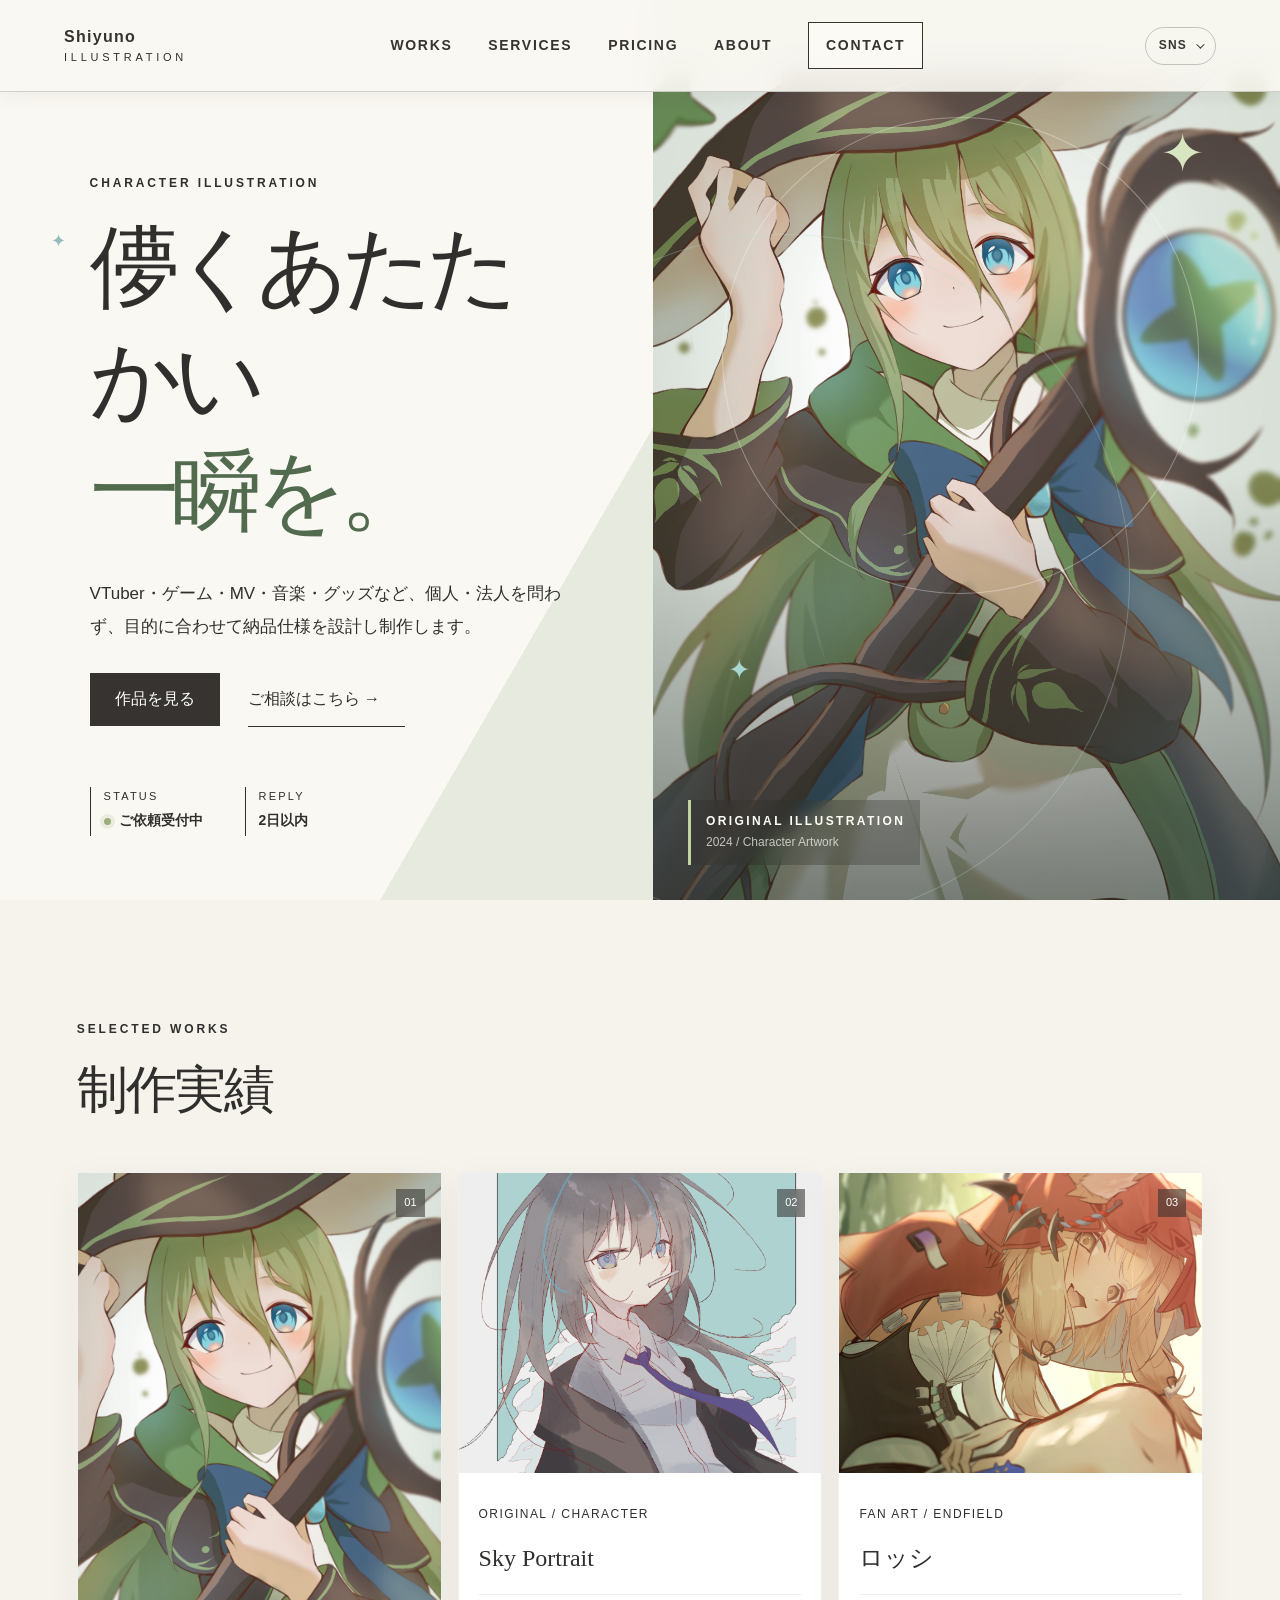
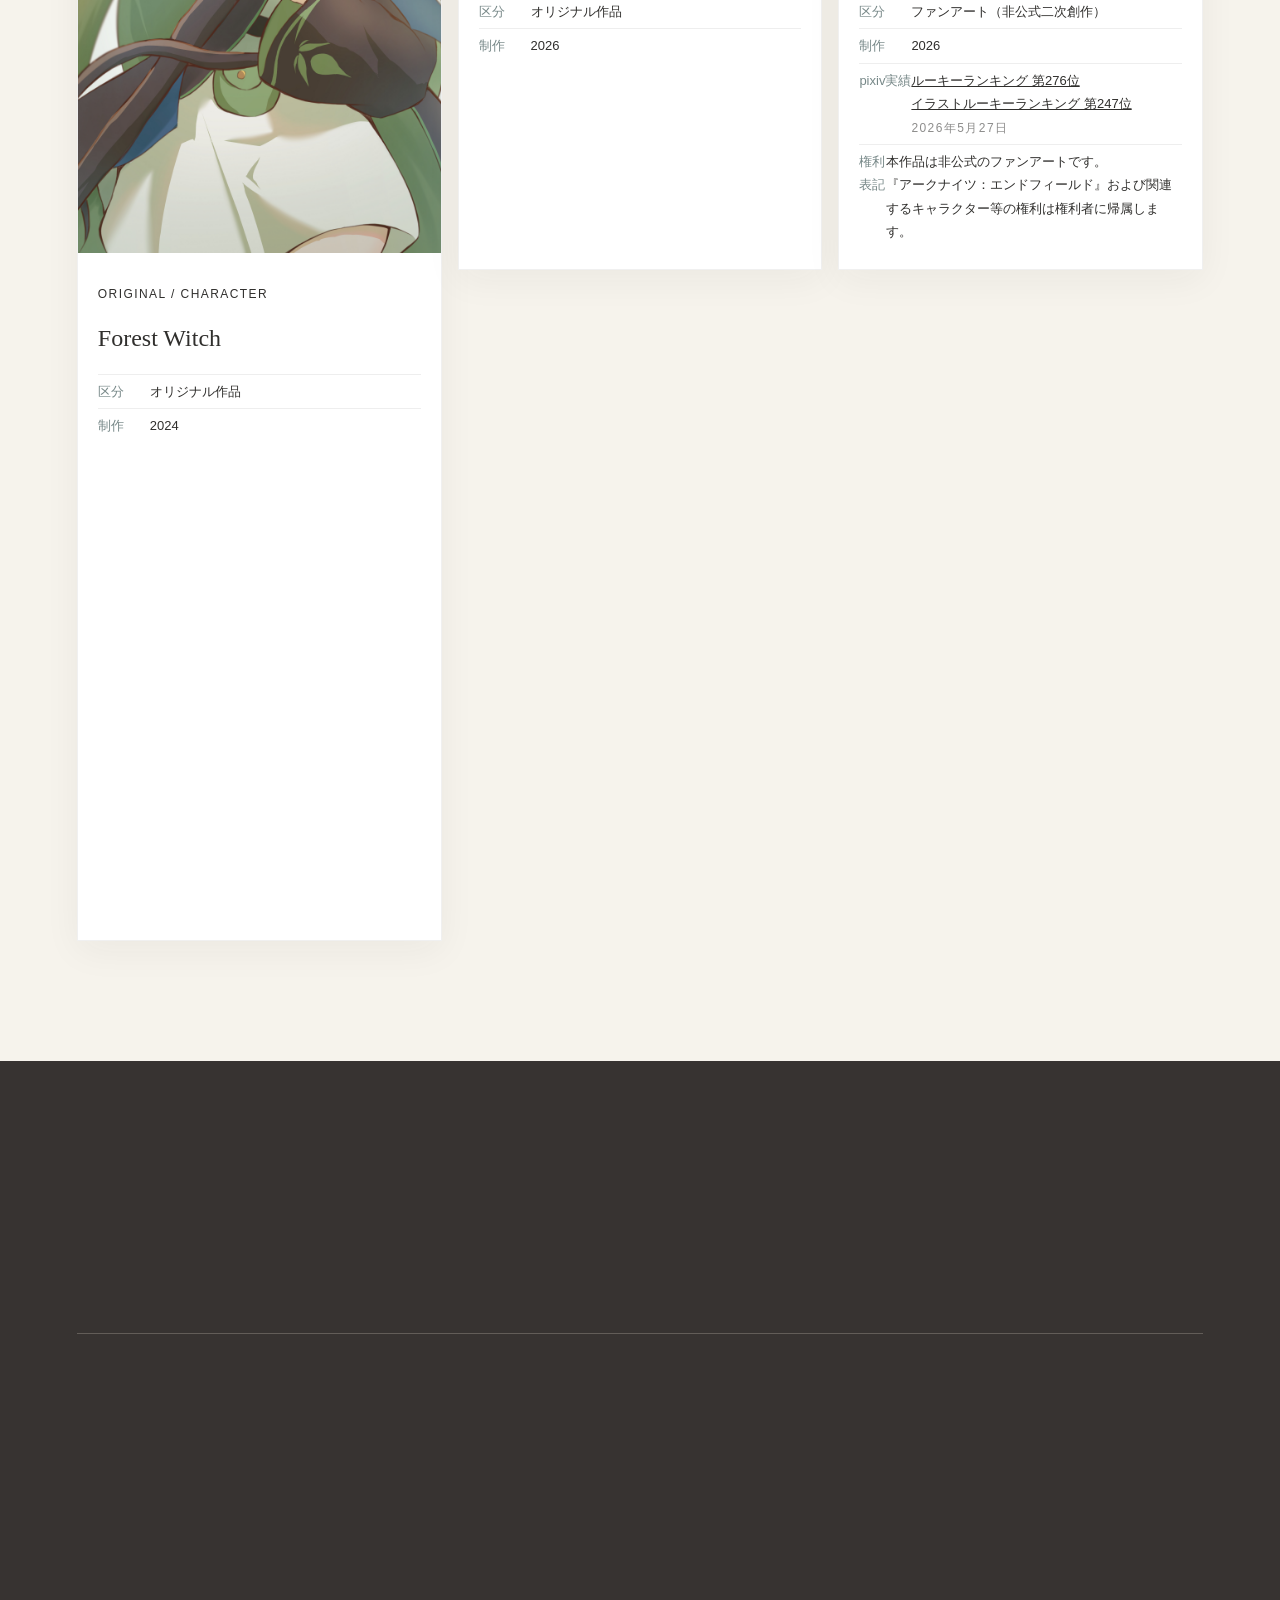
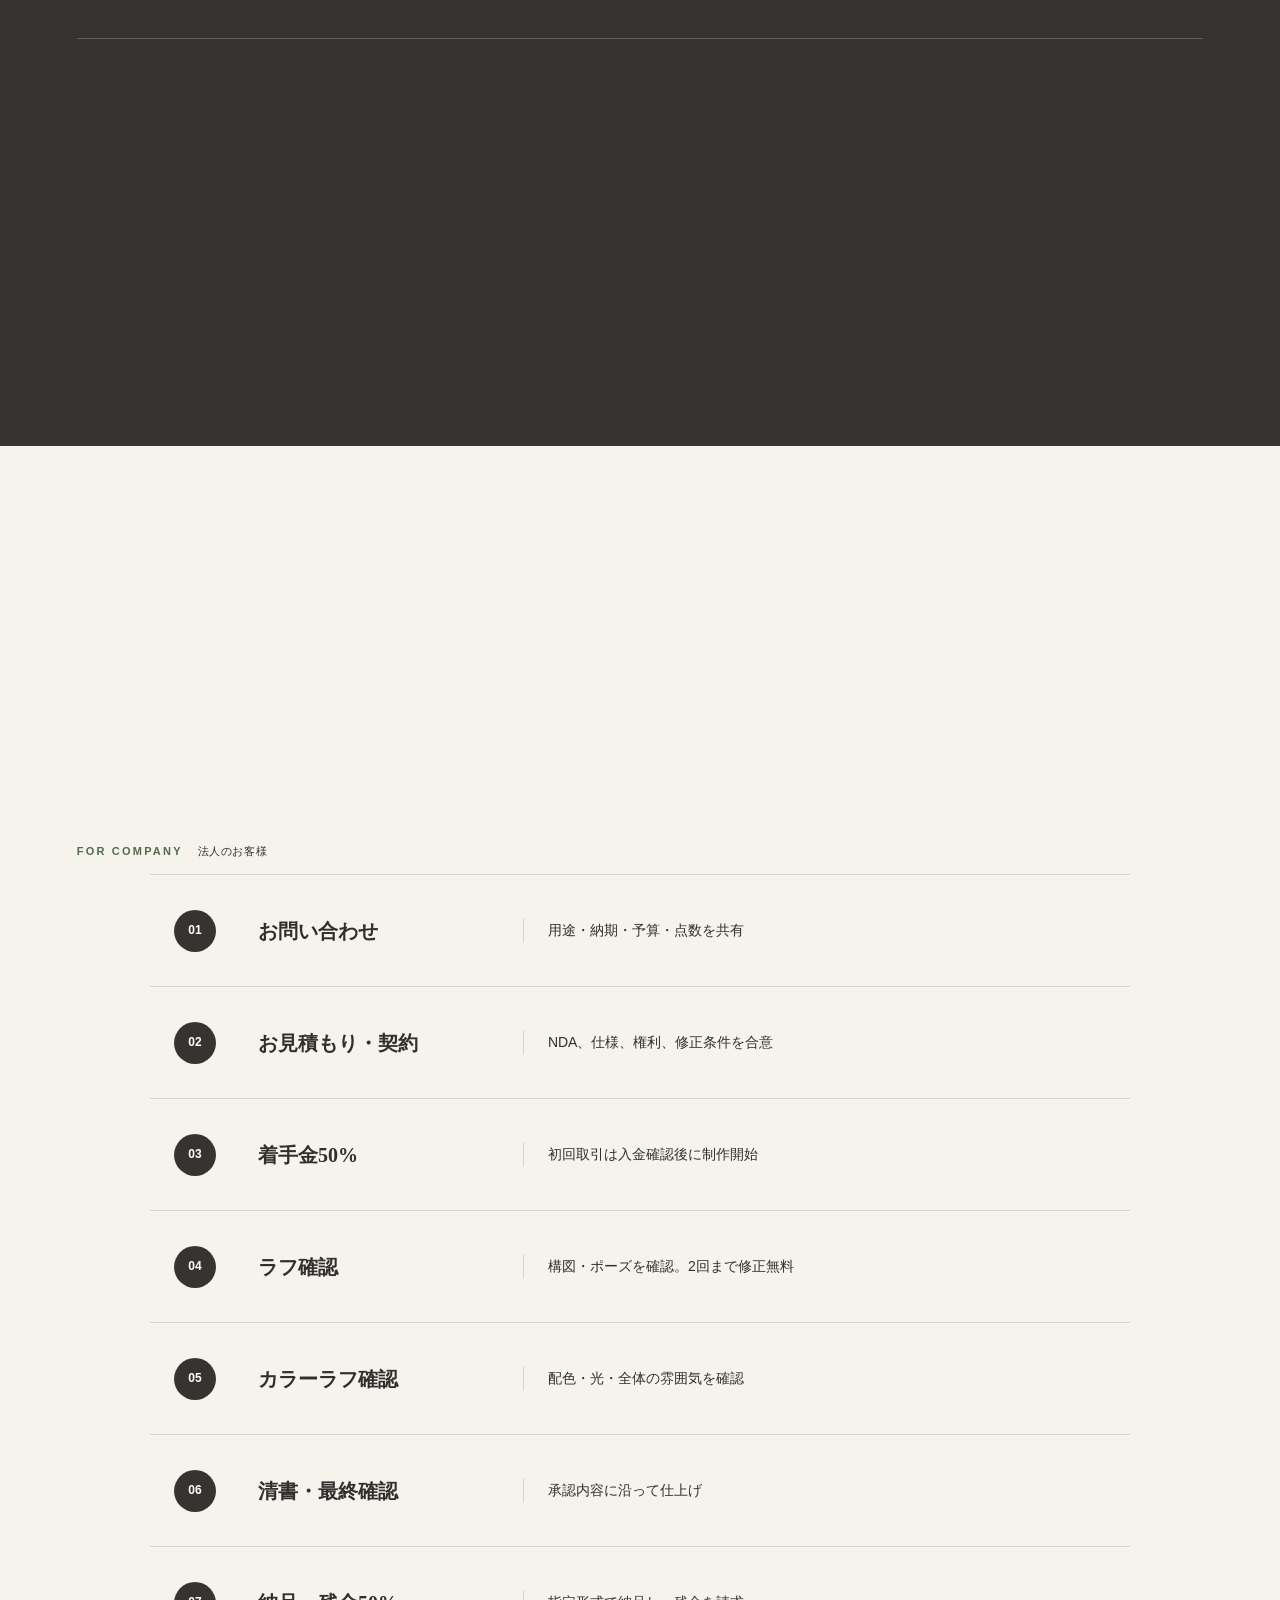
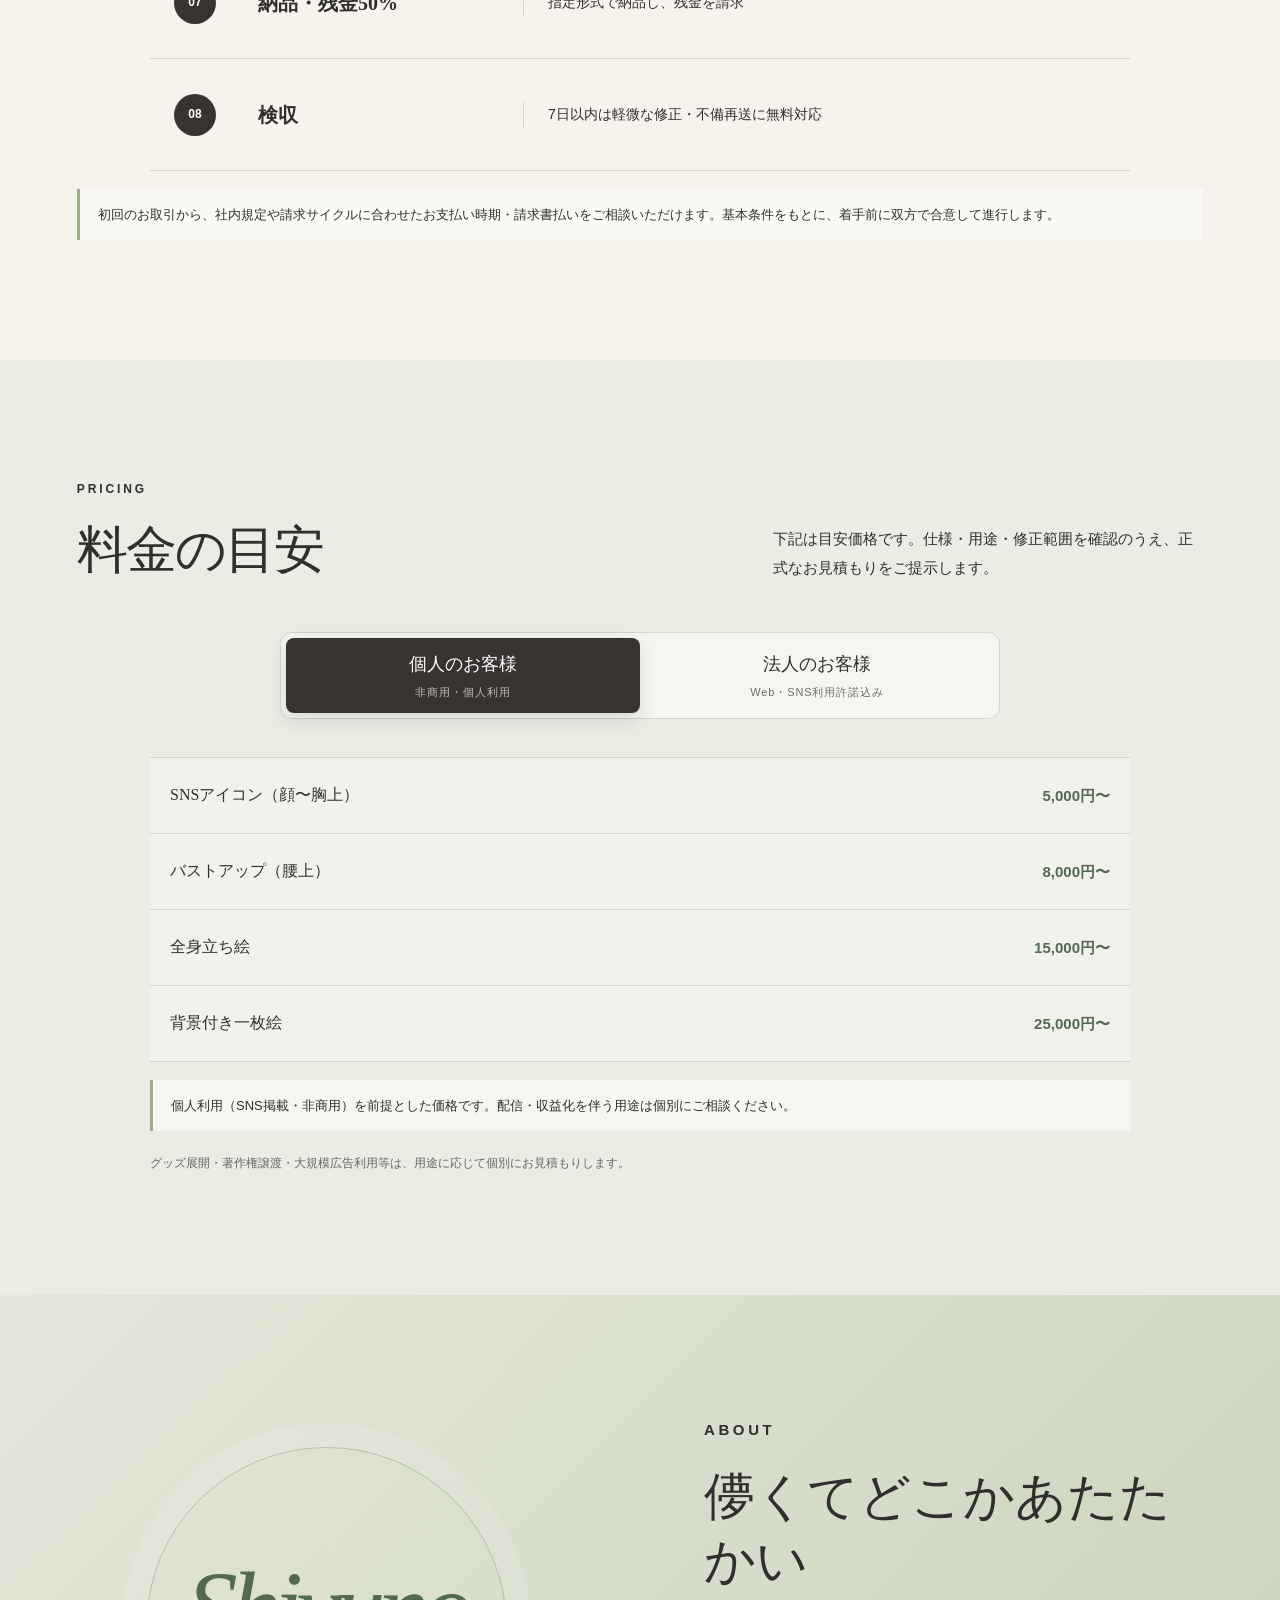
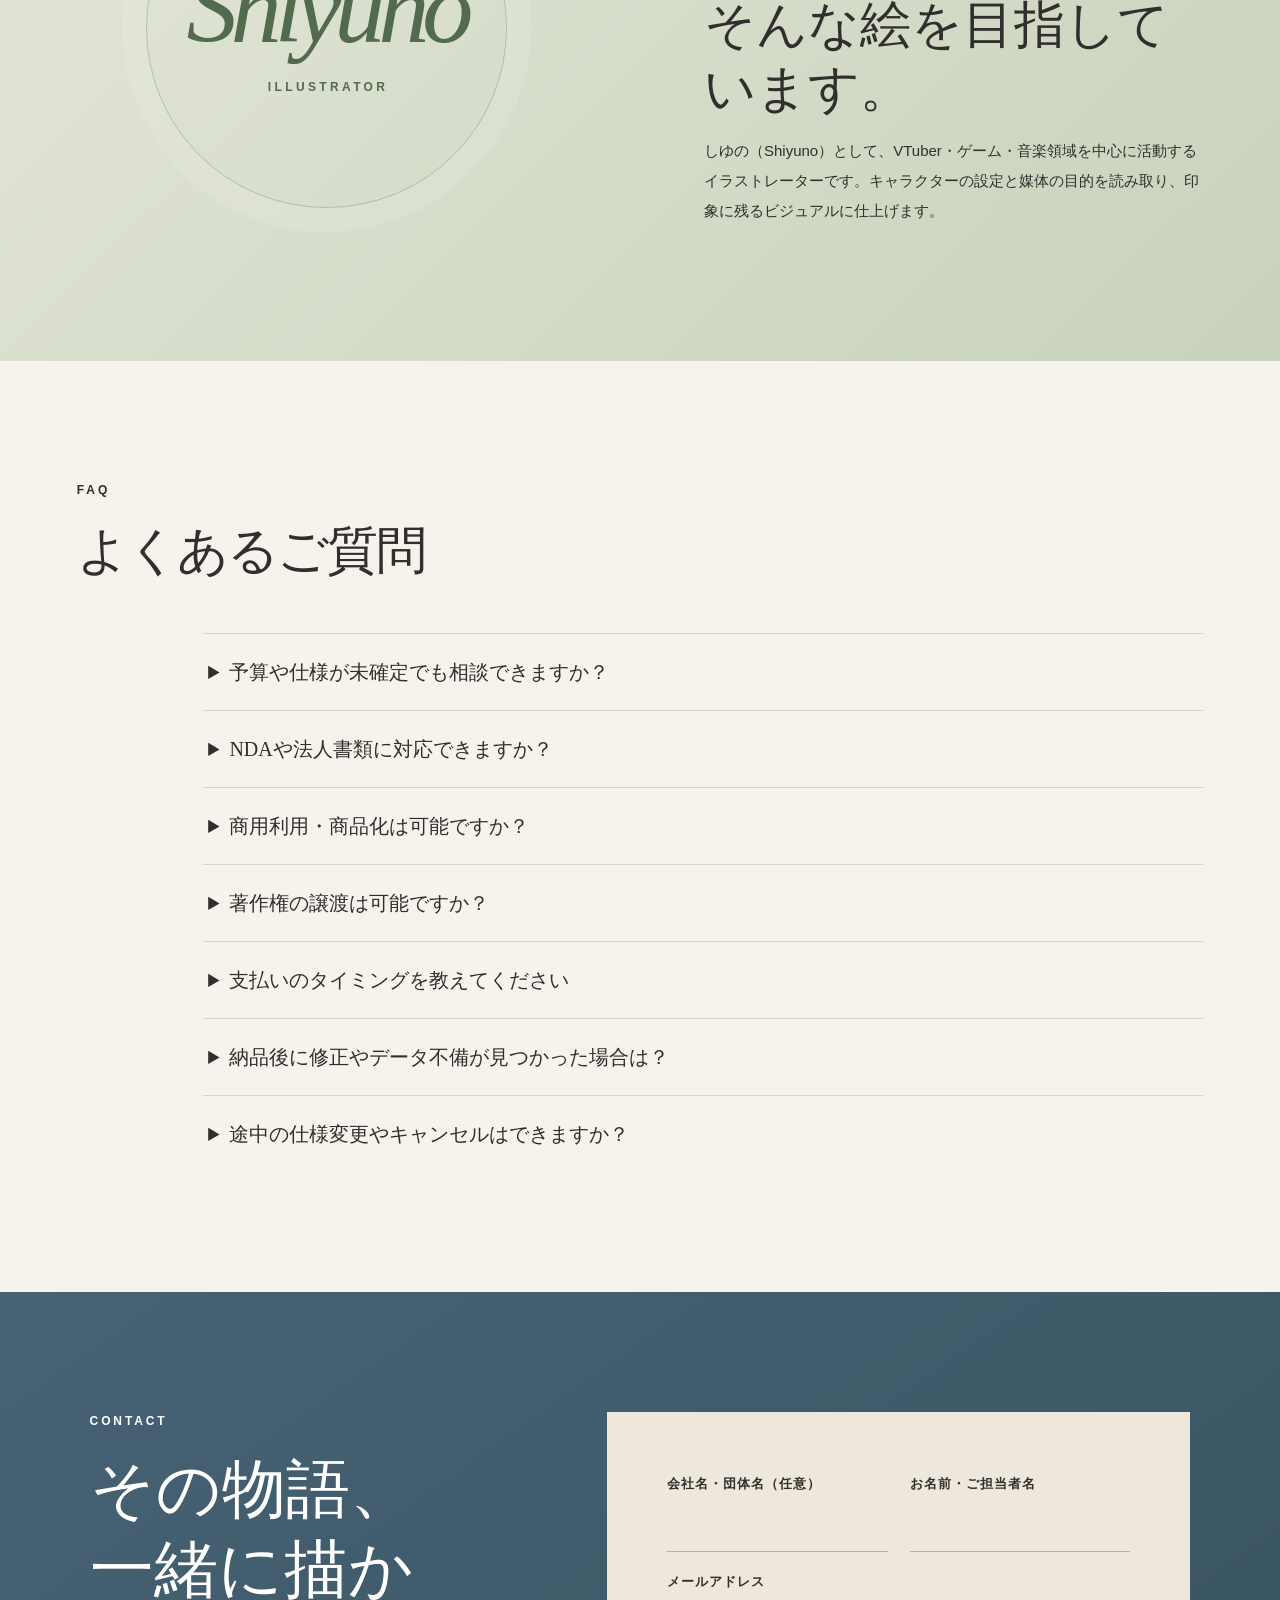
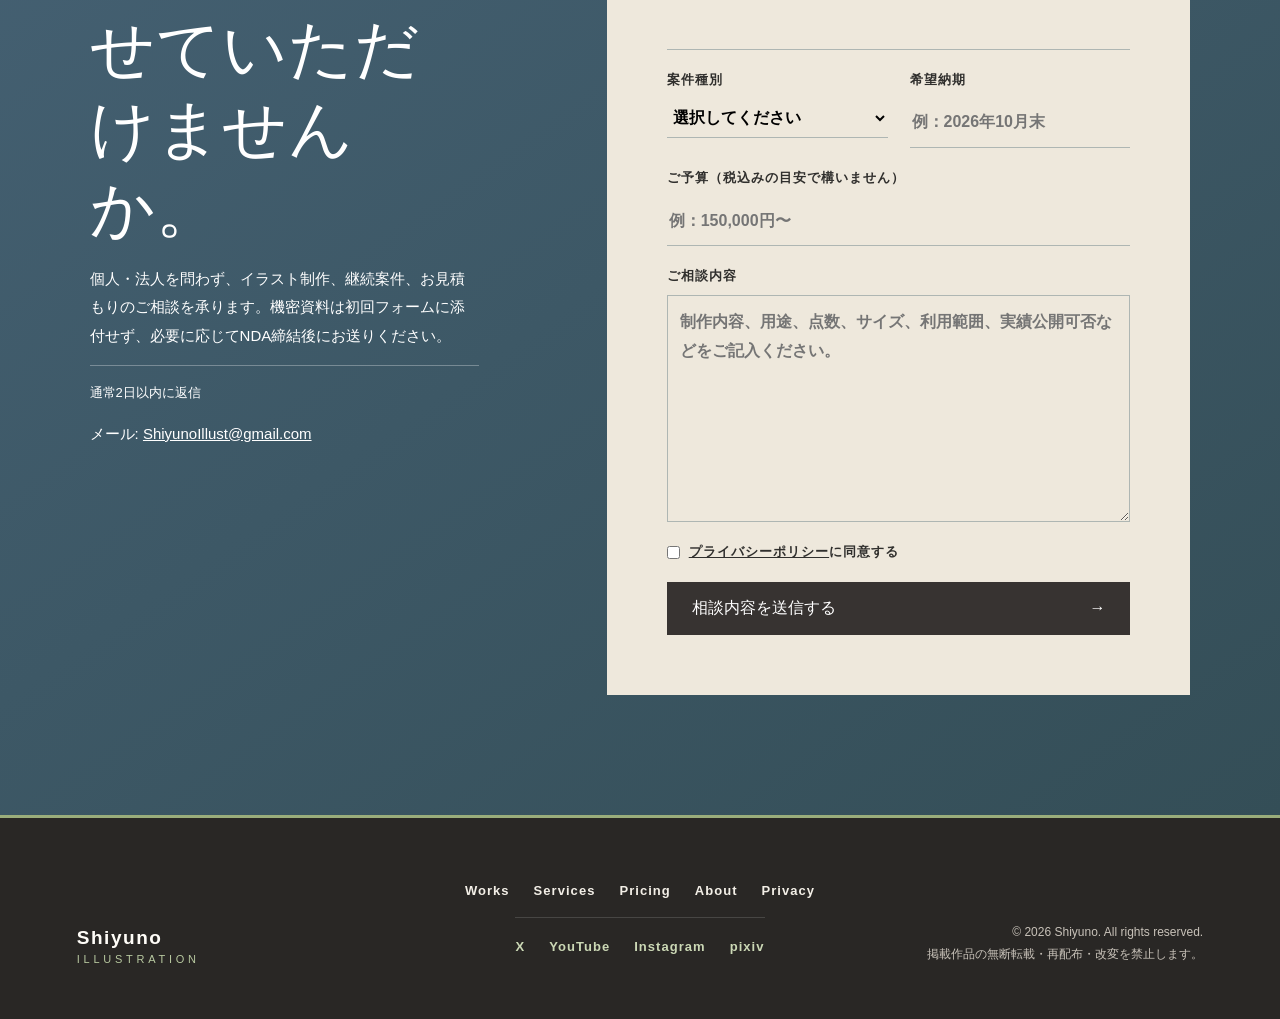
==== commit 2e8c6817: "OGP画像バグ修正" ====
--- a/index.html
+++ b/index.html
@@ -9,7 +9,7 @@
   <meta name="twitter:description" content="VTuber・ゲーム・MV・グッズ向けイラスト制作">
   <meta property="og:title" content="Shiyuno Portfolio">
   <meta property="og:description" content="VTuber・ゲーム・MV・グッズ向けイラスト制作">
-  <meta property="og:image" content="https://shiyuno.com/images/original/OGP.jpg">
+  <meta property="og:image" content="https://shiyuno.com/images/original/OGP-20260803.jpg">
   <meta property="og:image:type" content="image/jpeg">
   <meta property="og:image:alt" content="緑髪の魔法使いが杖と帽子に手を添えるオリジナルイラスト">
   <meta property="og:type" content="website">
@@ -19,7 +19,7 @@
   <meta property="og:image:width" content="1200">
   <meta property="og:image:height" content="630">
   <meta name="twitter:card" content="summary_large_image">
-  <meta name="twitter:image" content="https://shiyuno.com/images/original/OGP.jpg">
+  <meta name="twitter:image" content="https://shiyuno.com/images/original/OGP-20260803.jpg">
   <meta name="twitter:image:alt" content="緑髪の魔法使いが杖と帽子に手を添えるオリジナルイラスト">
   <link rel="canonical" href="https://shiyuno.com/">
   <title>Shiyuno Portfolio | Illustrator</title>
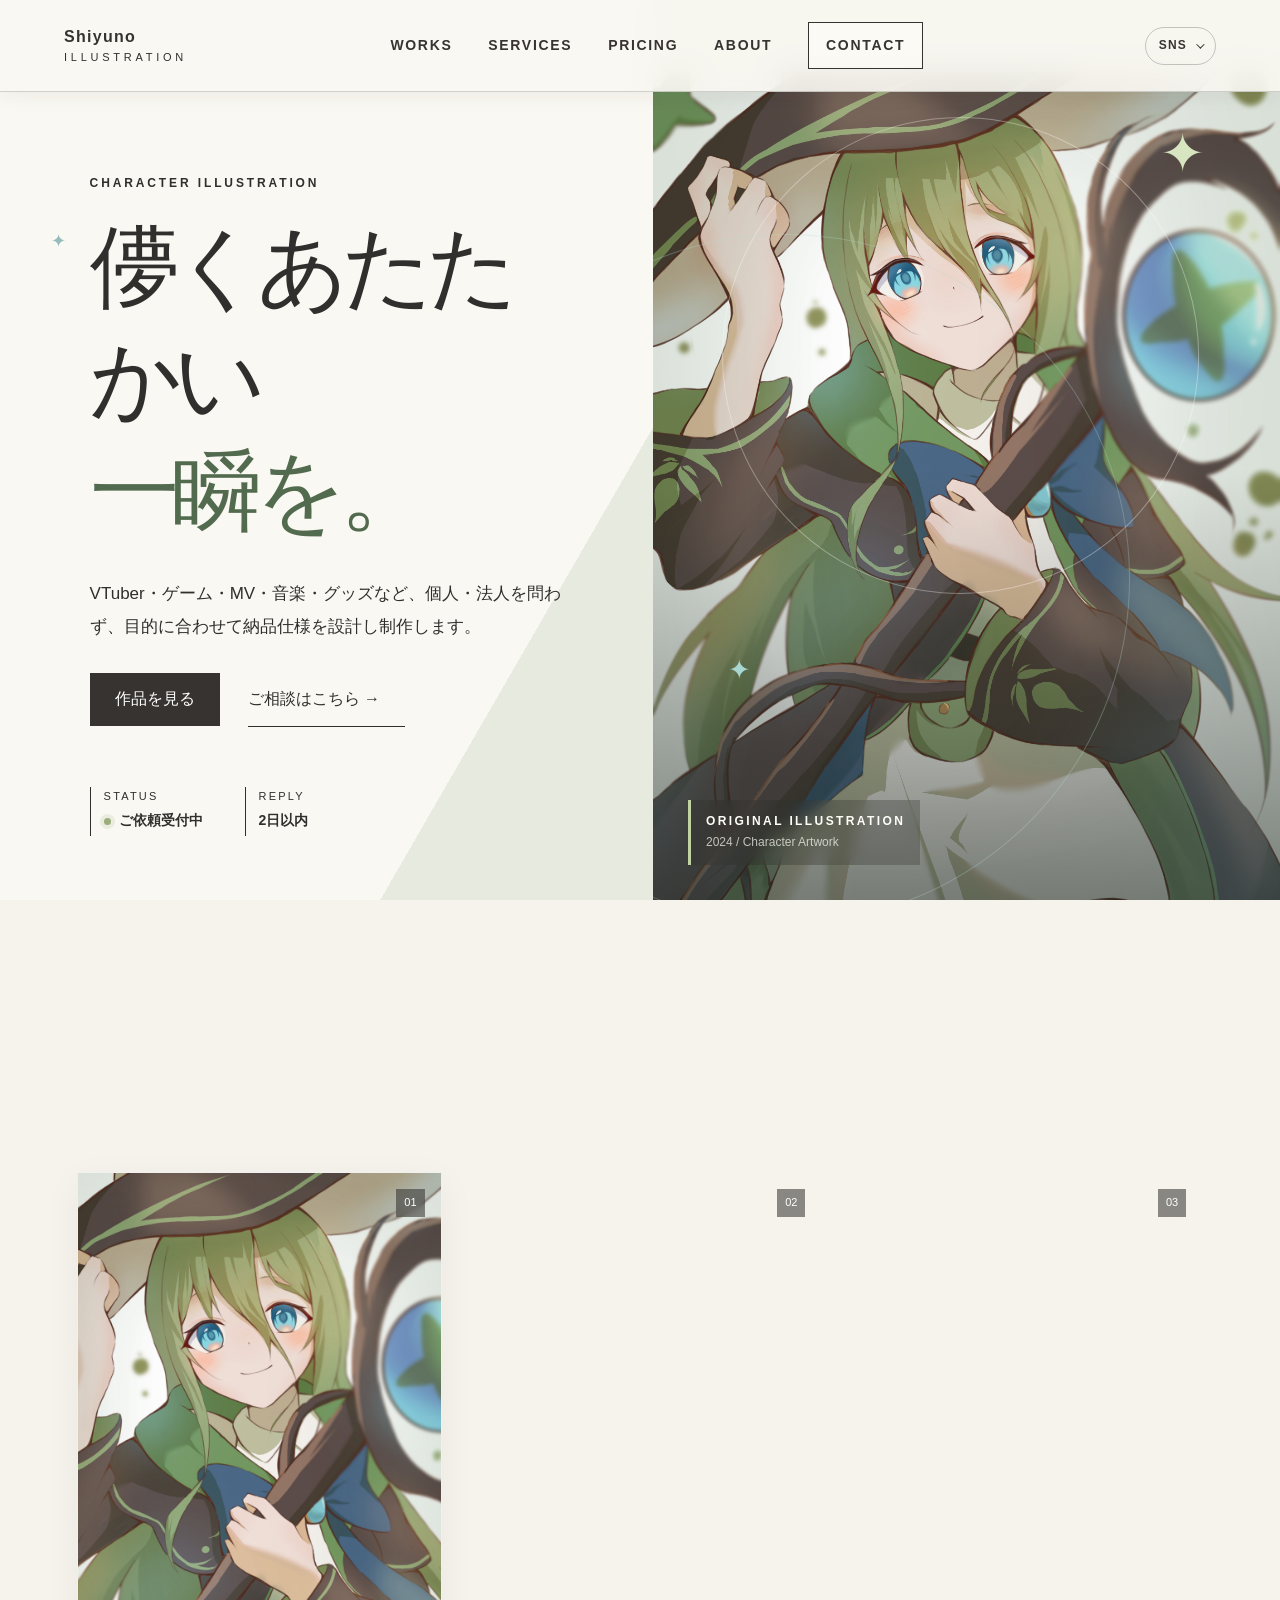
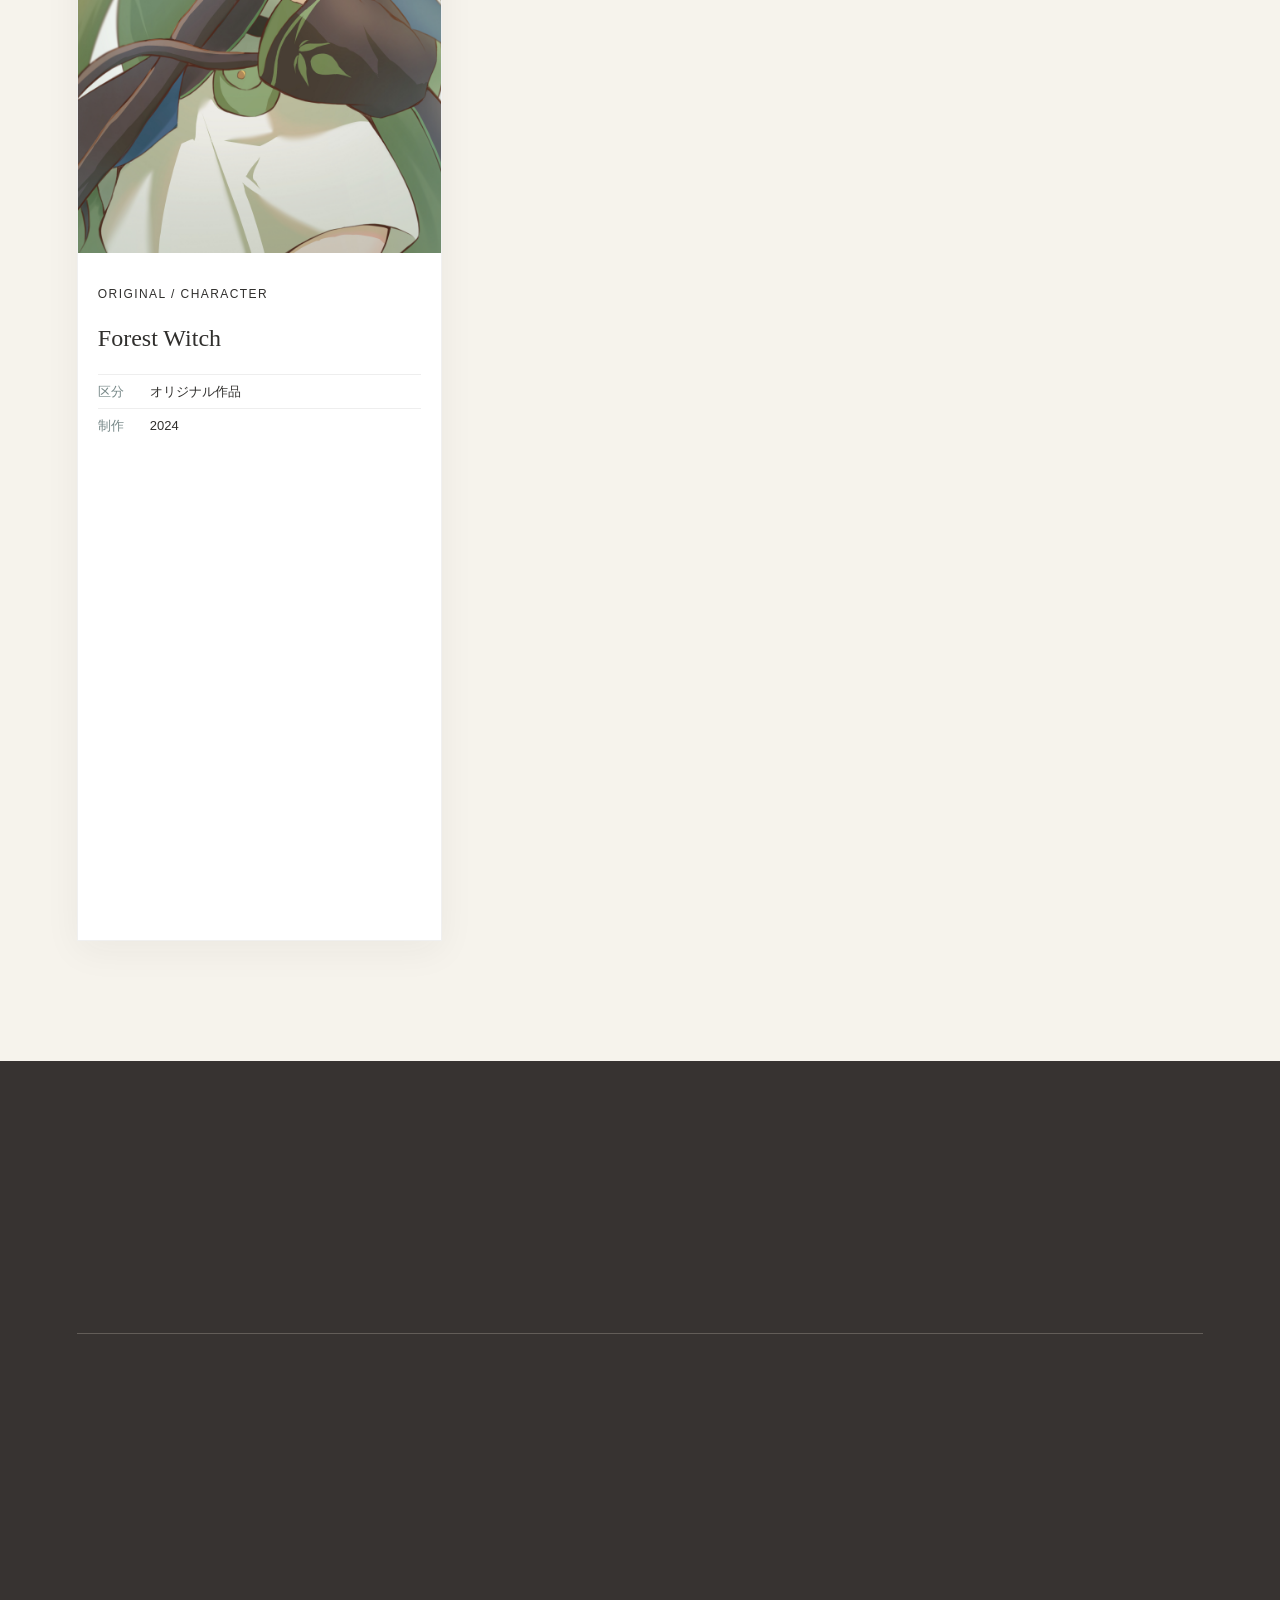
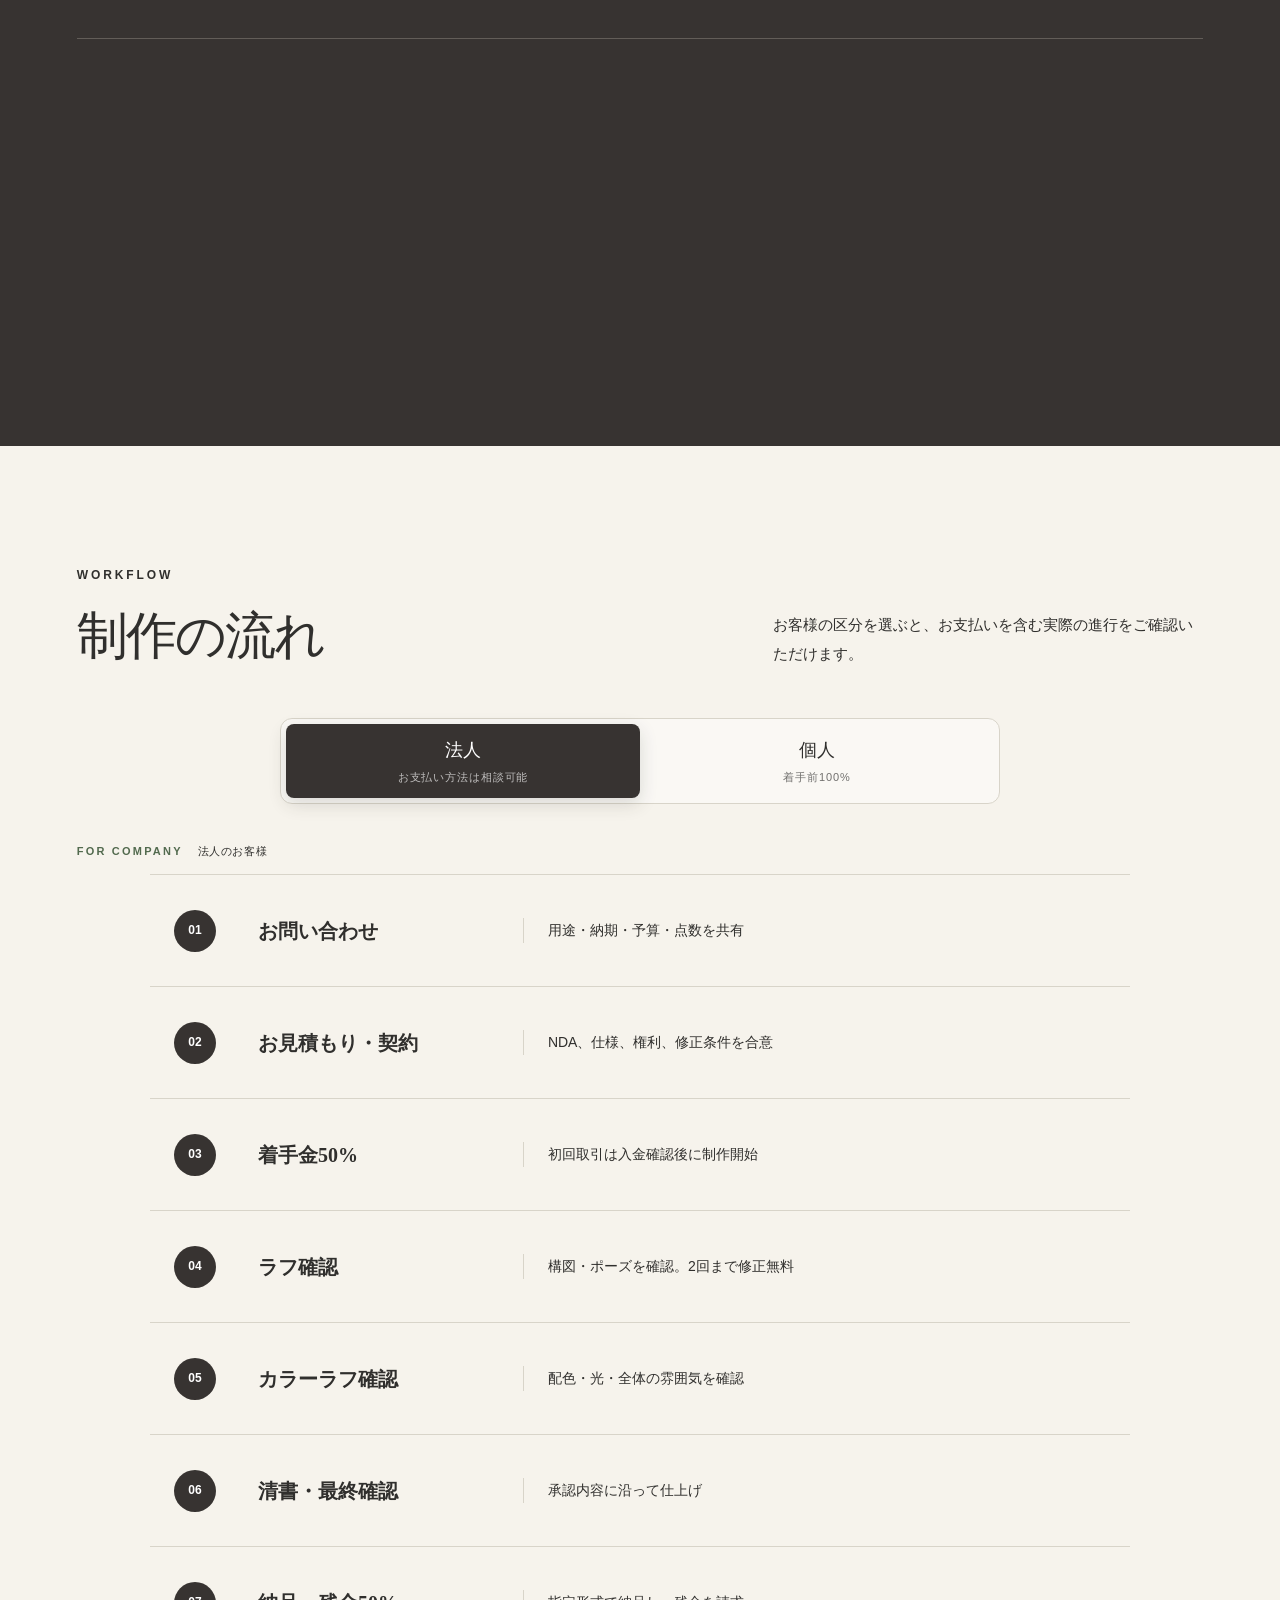
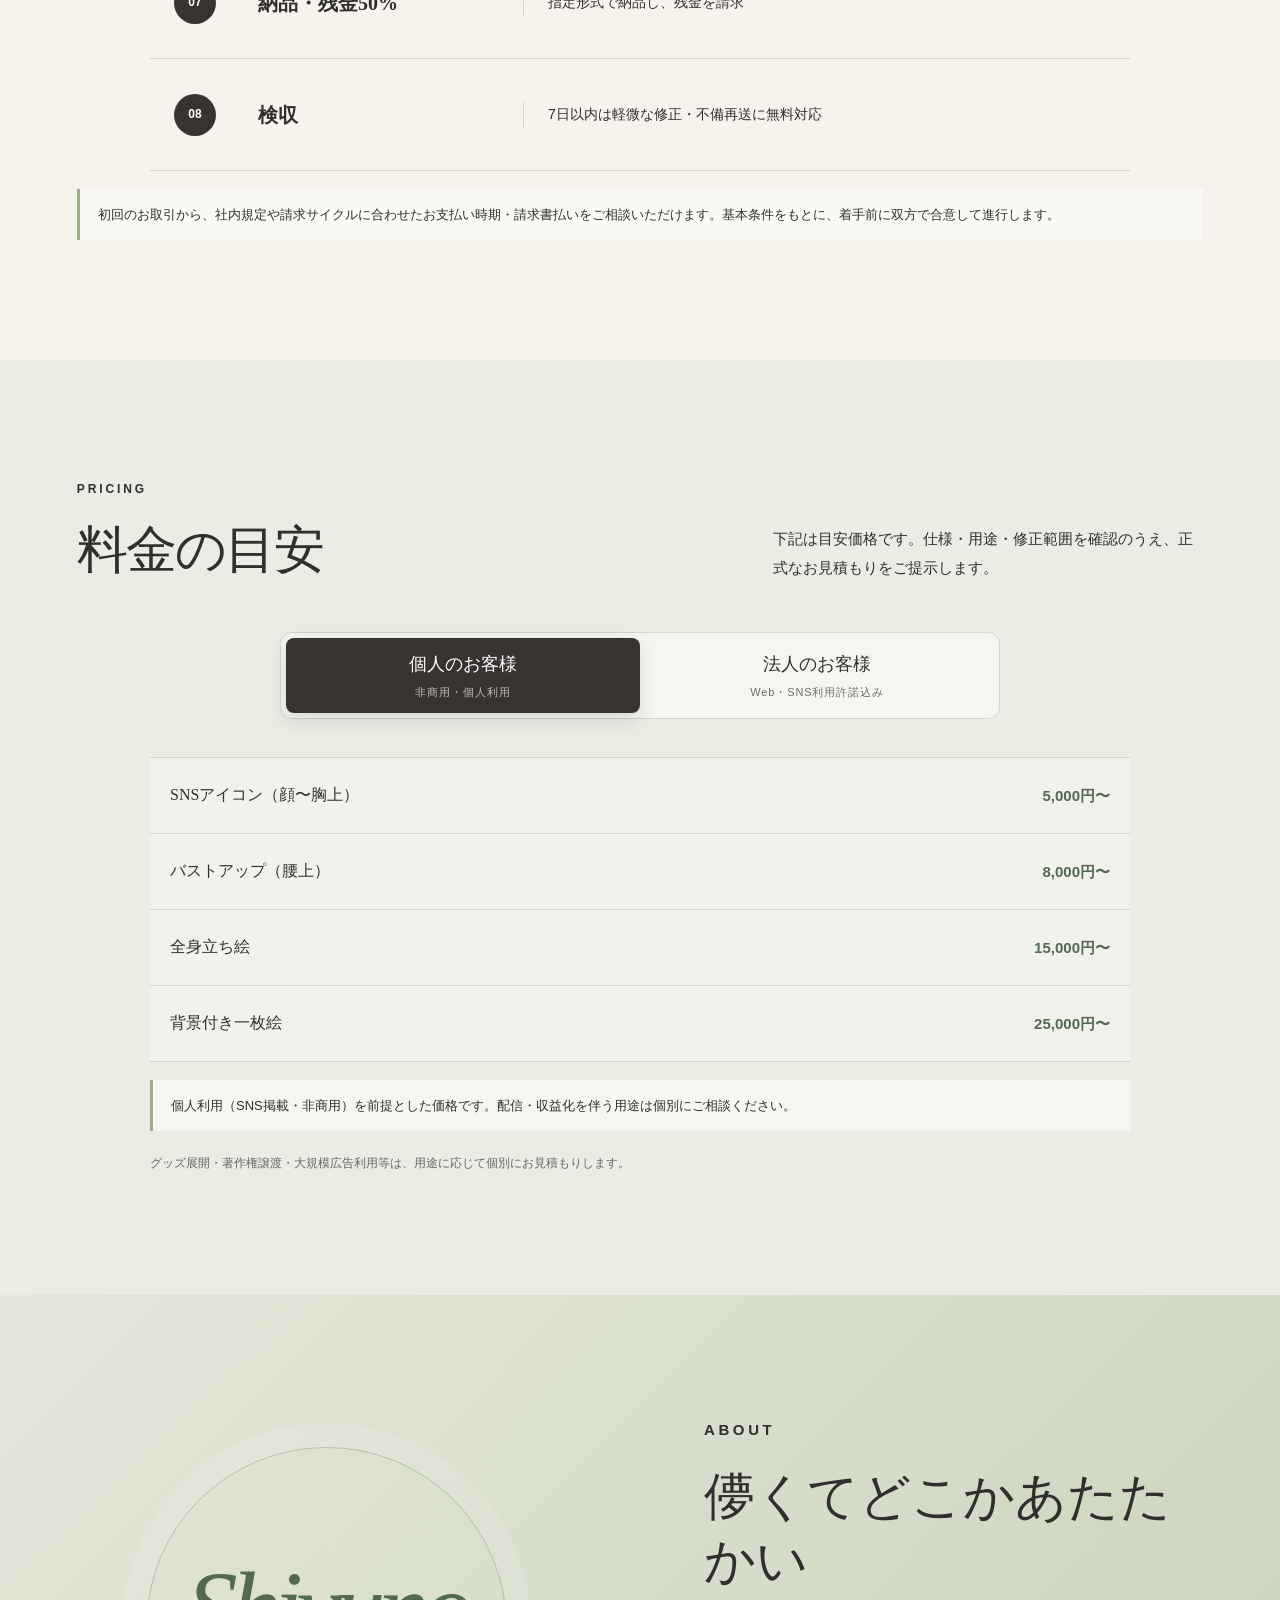
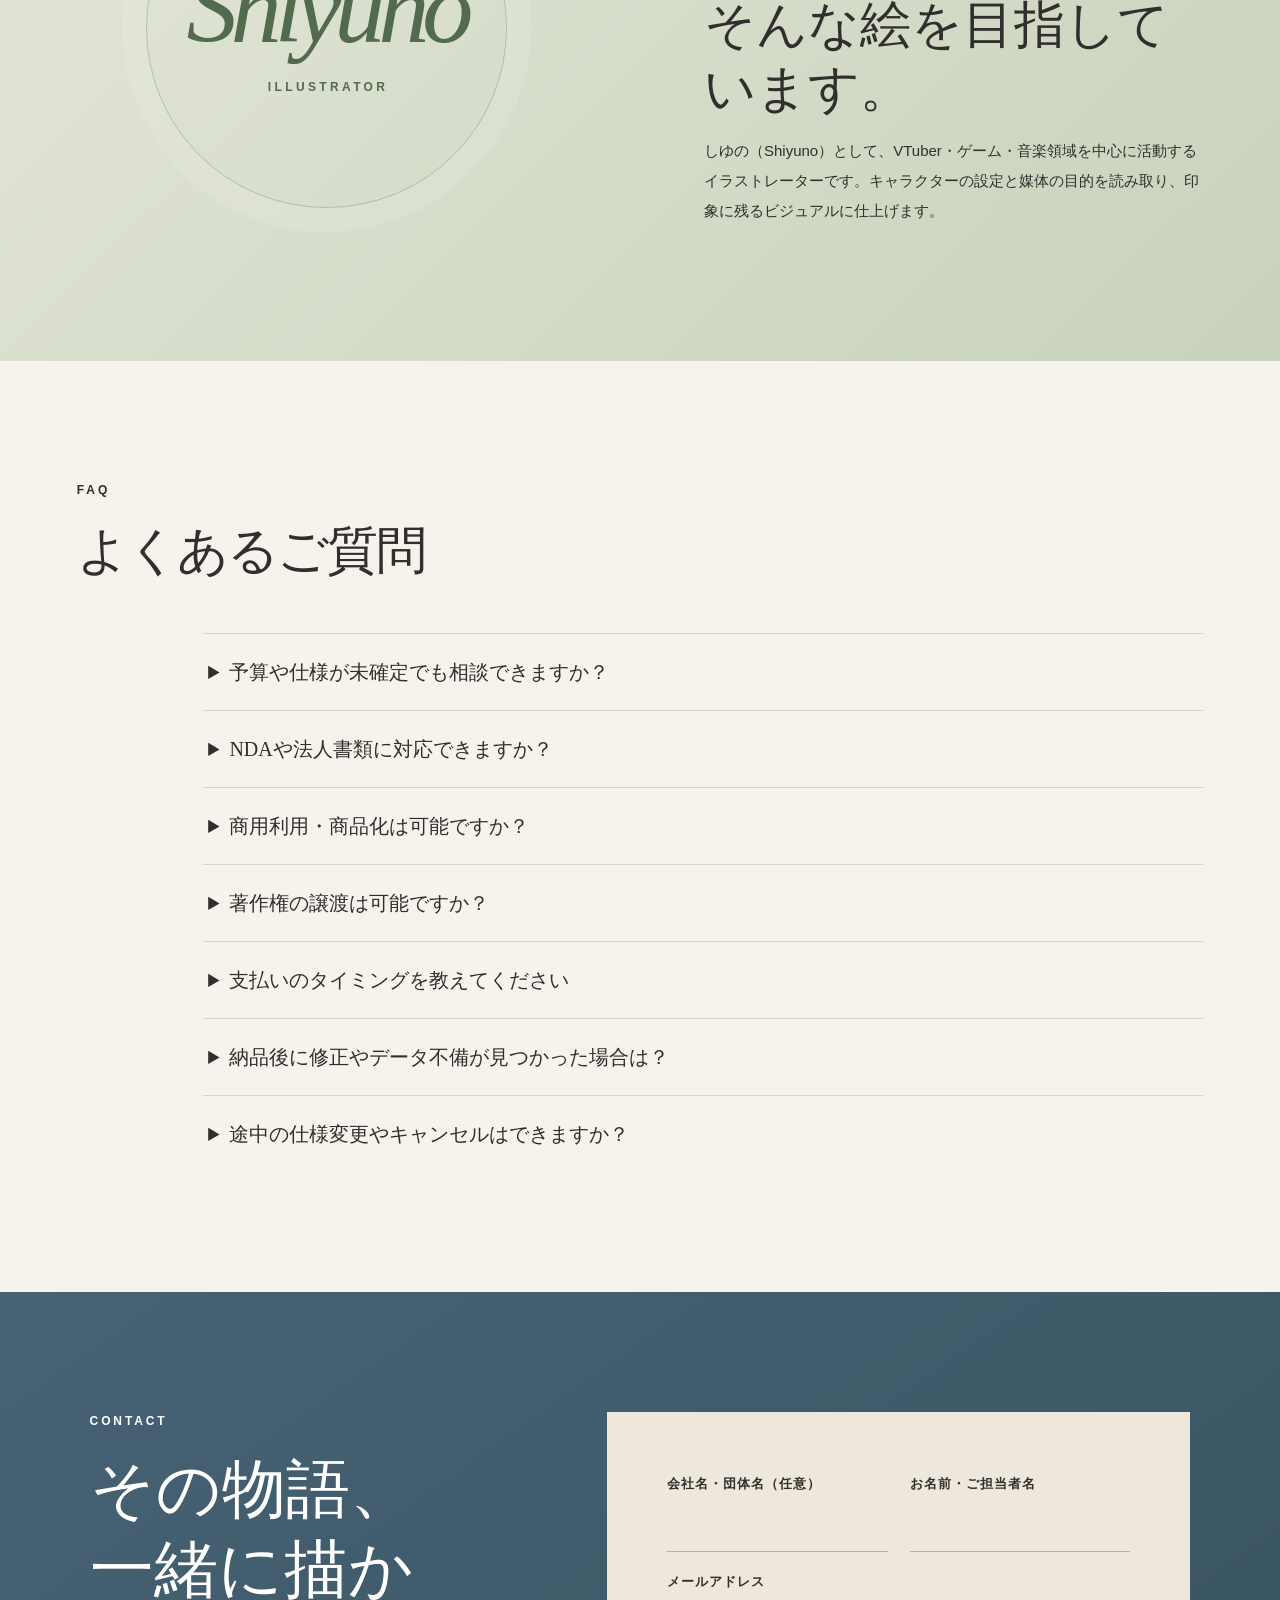
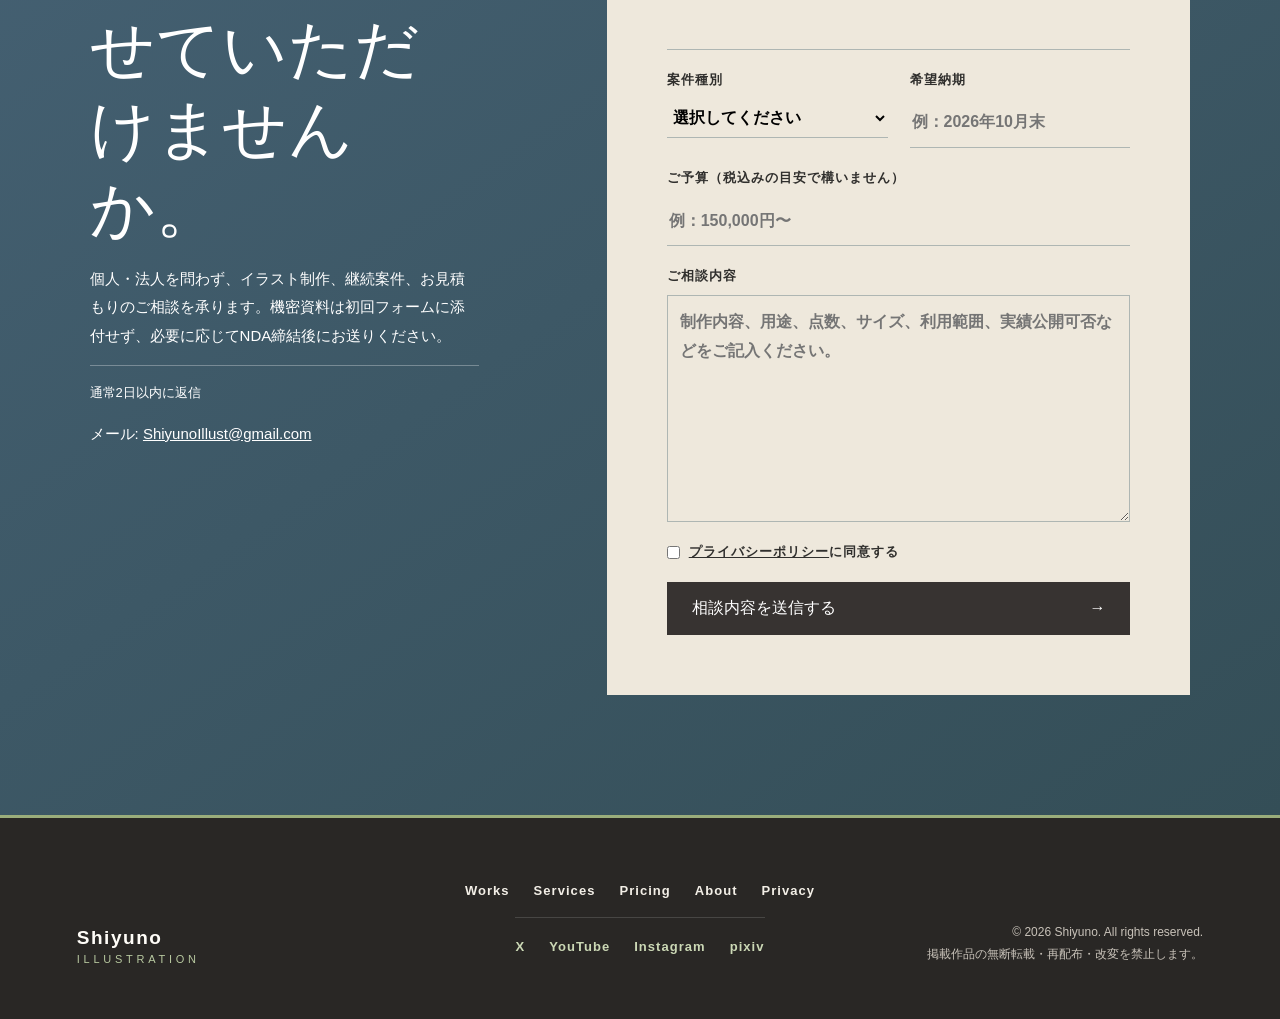
==== commit 42d0d14f: "Add Google Analytics" ====
--- a/index.html
+++ b/index.html
@@ -30,6 +30,11 @@
   <script src="workflow.js" defer></script>
   <script src="motion.js" defer></script>
   <script src="social-menu.js" defer></script>
+
+  <!-- Google tag (gtag.js) -->
+  <script async src="https://www.googletagmanager.com/gtag/js?id=G-74E90KWH23"></script>
+  <script> window.dataLayer = window.dataLayer || []; function gtag(){dataLayer.push(arguments);} gtag('js', new Date()); gtag('config', 'G-74E90KWH23'); </script>
+  
 </head>
 <body>
   <a class="skip" href="#main">本文へ移動</a>
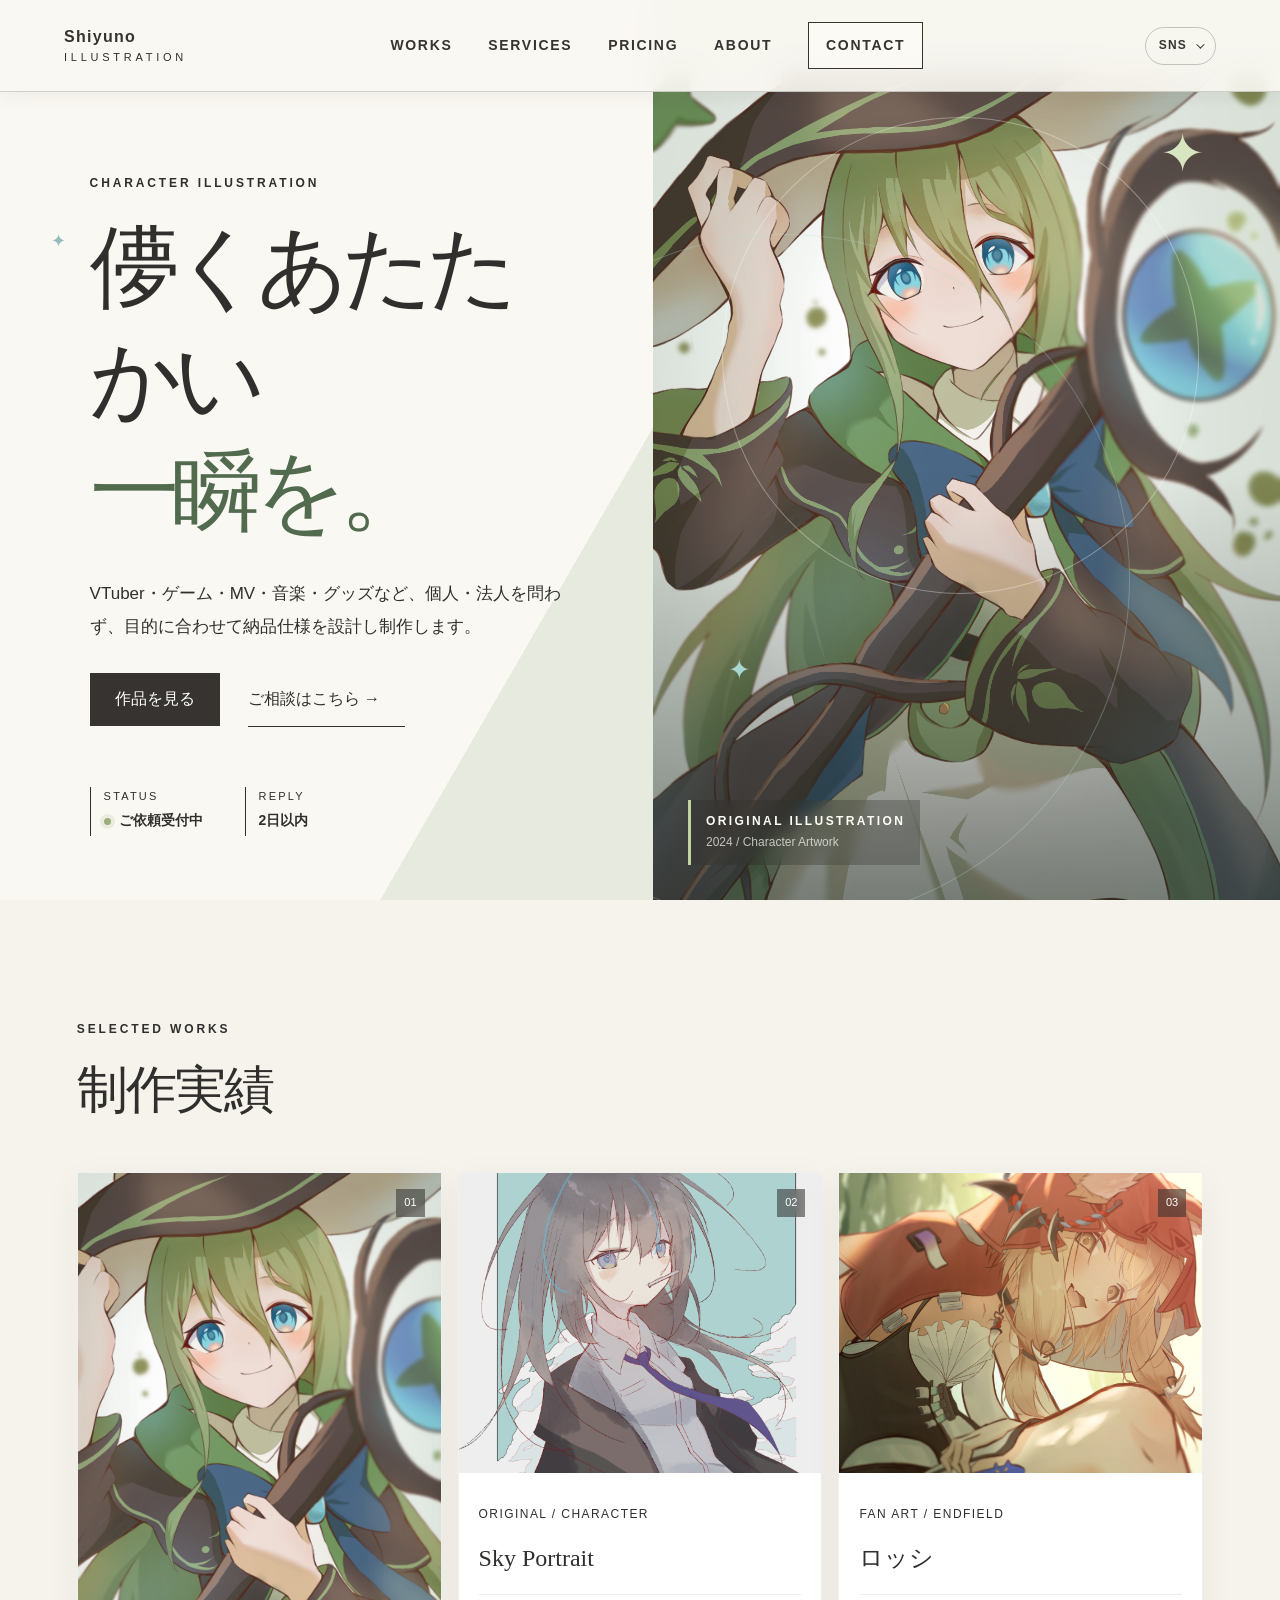
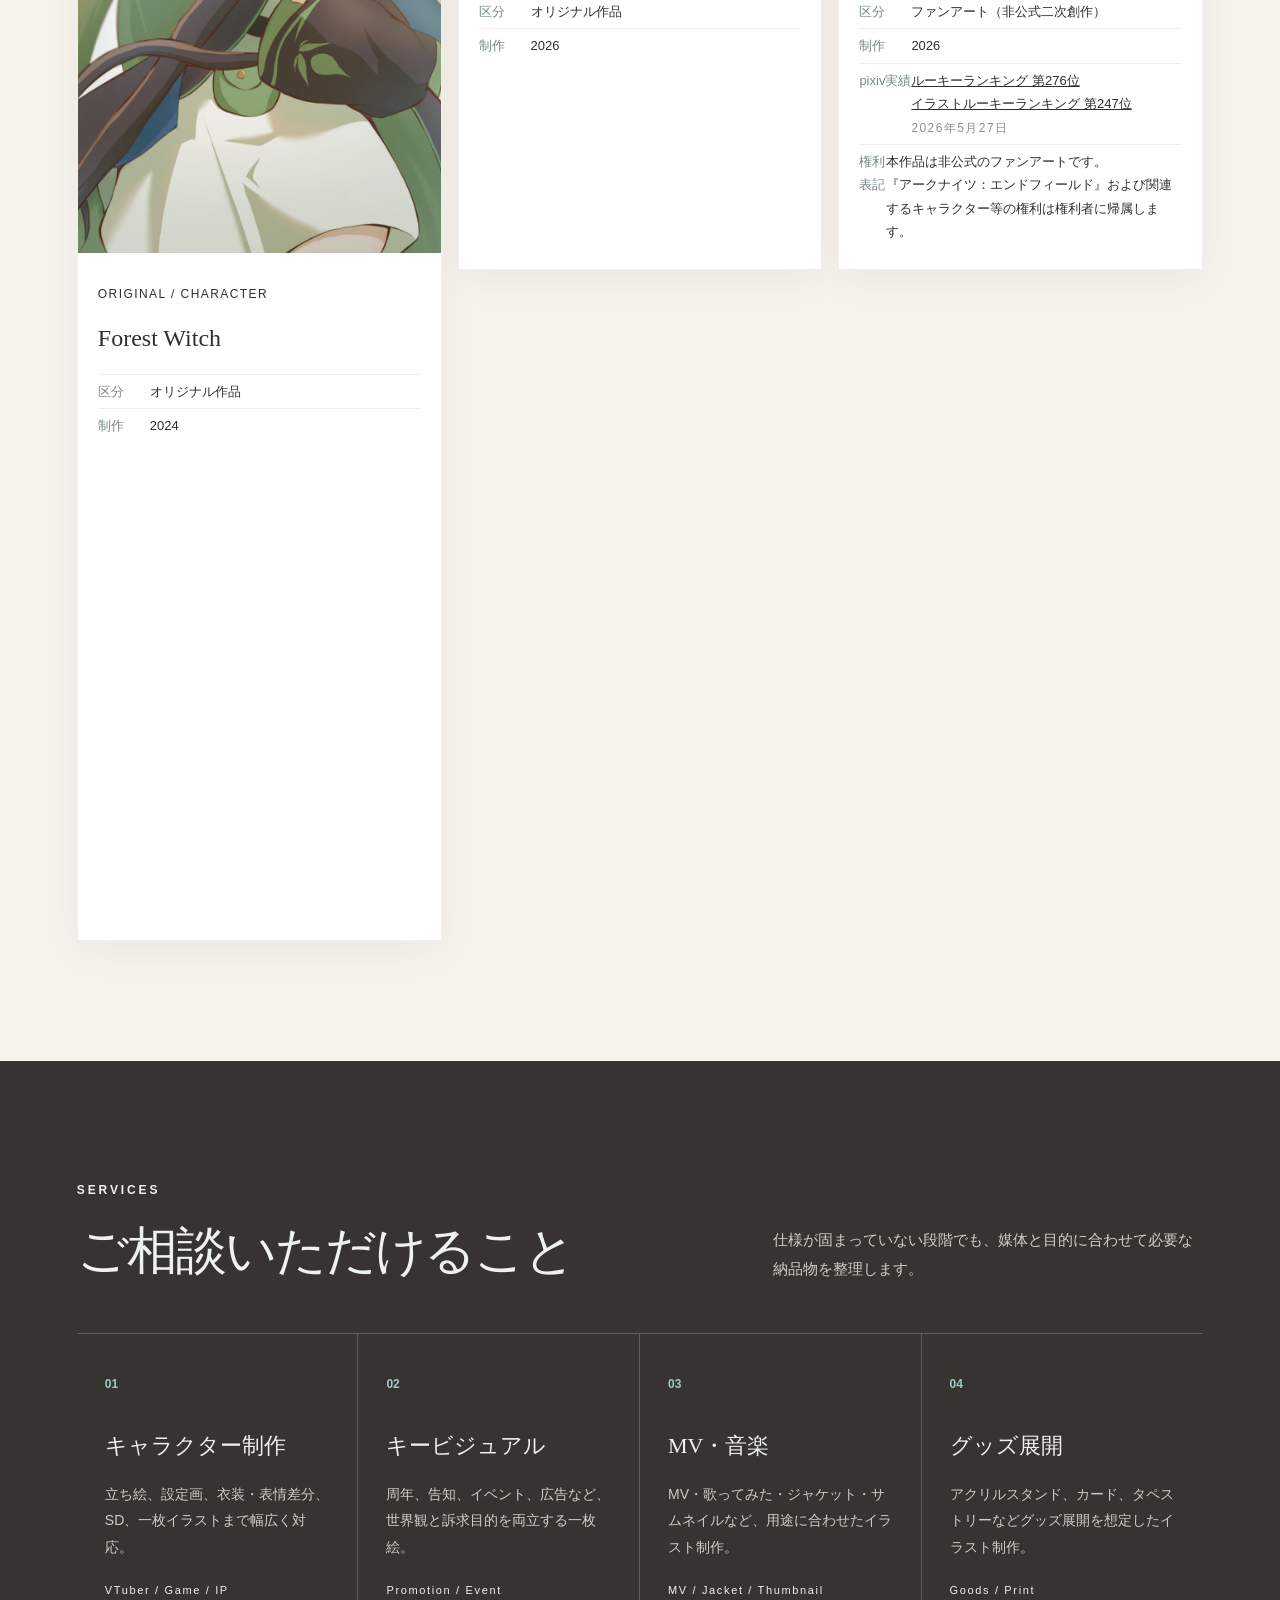
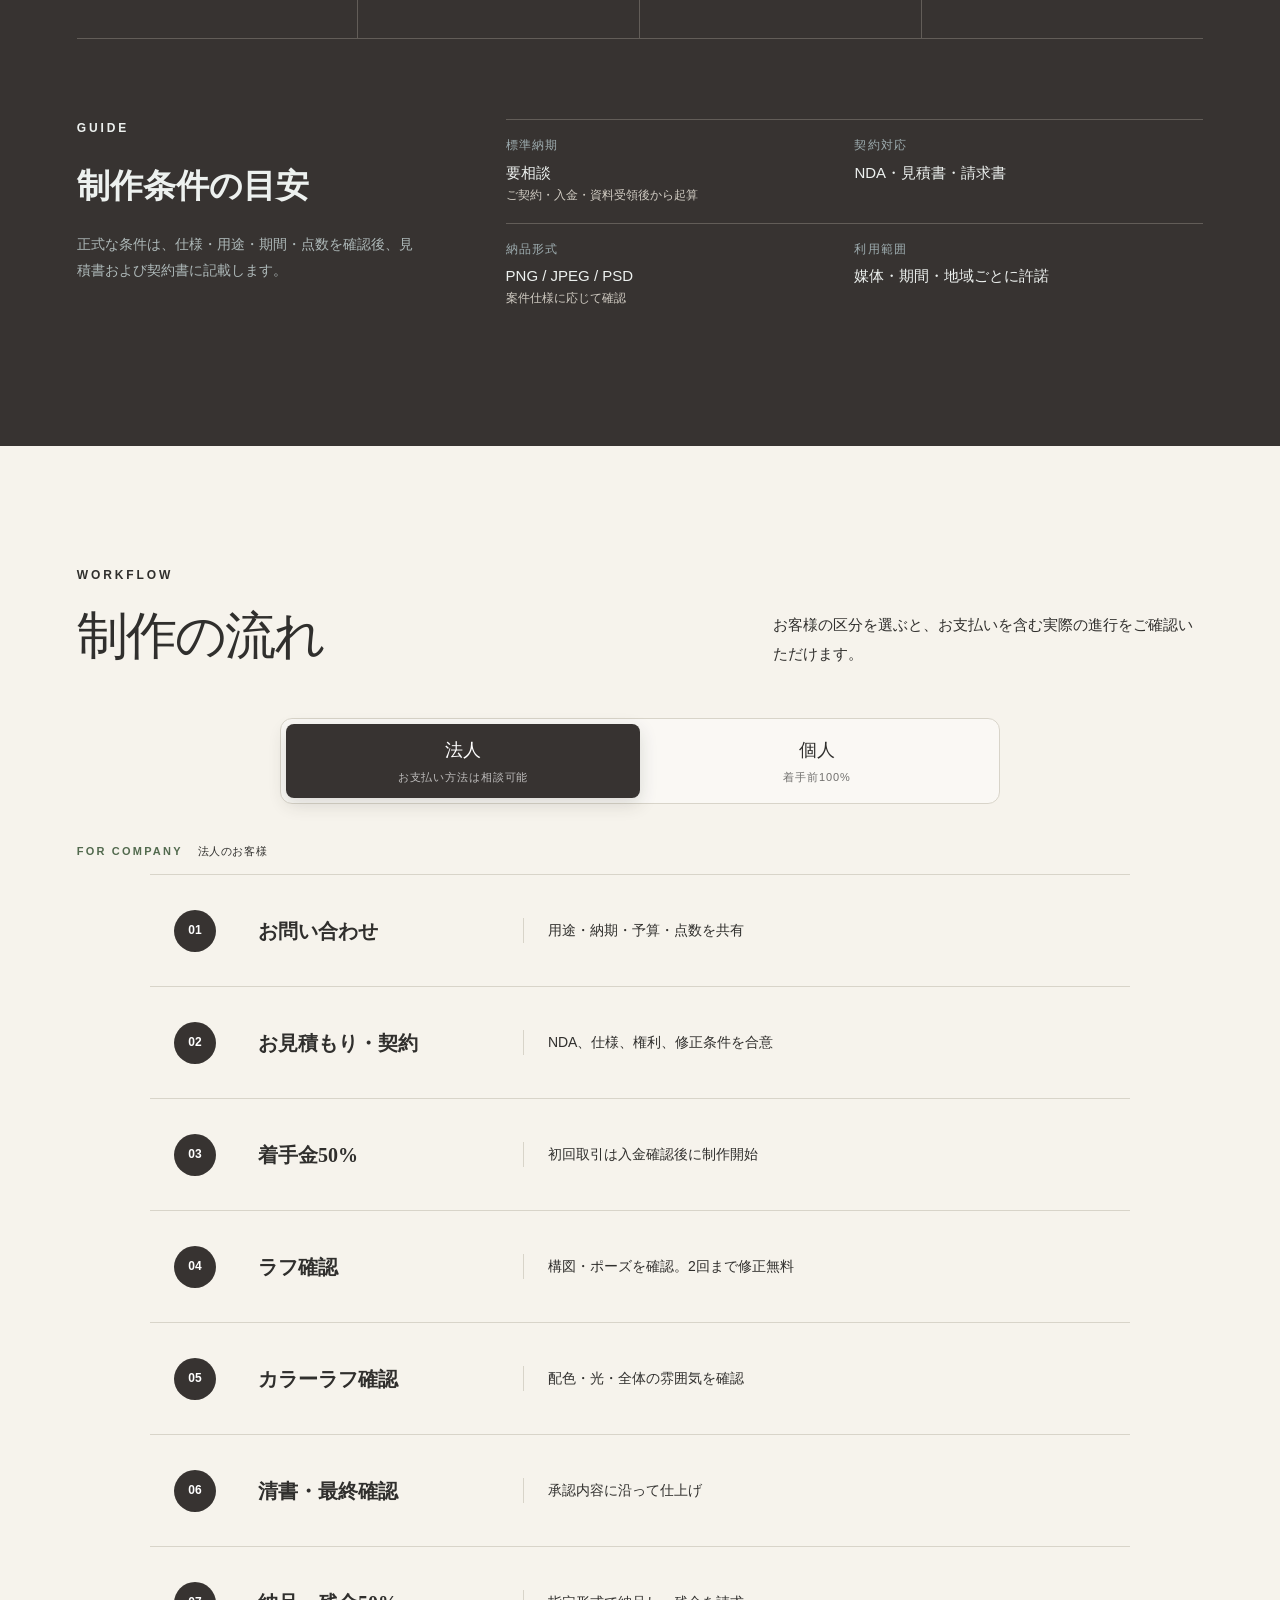
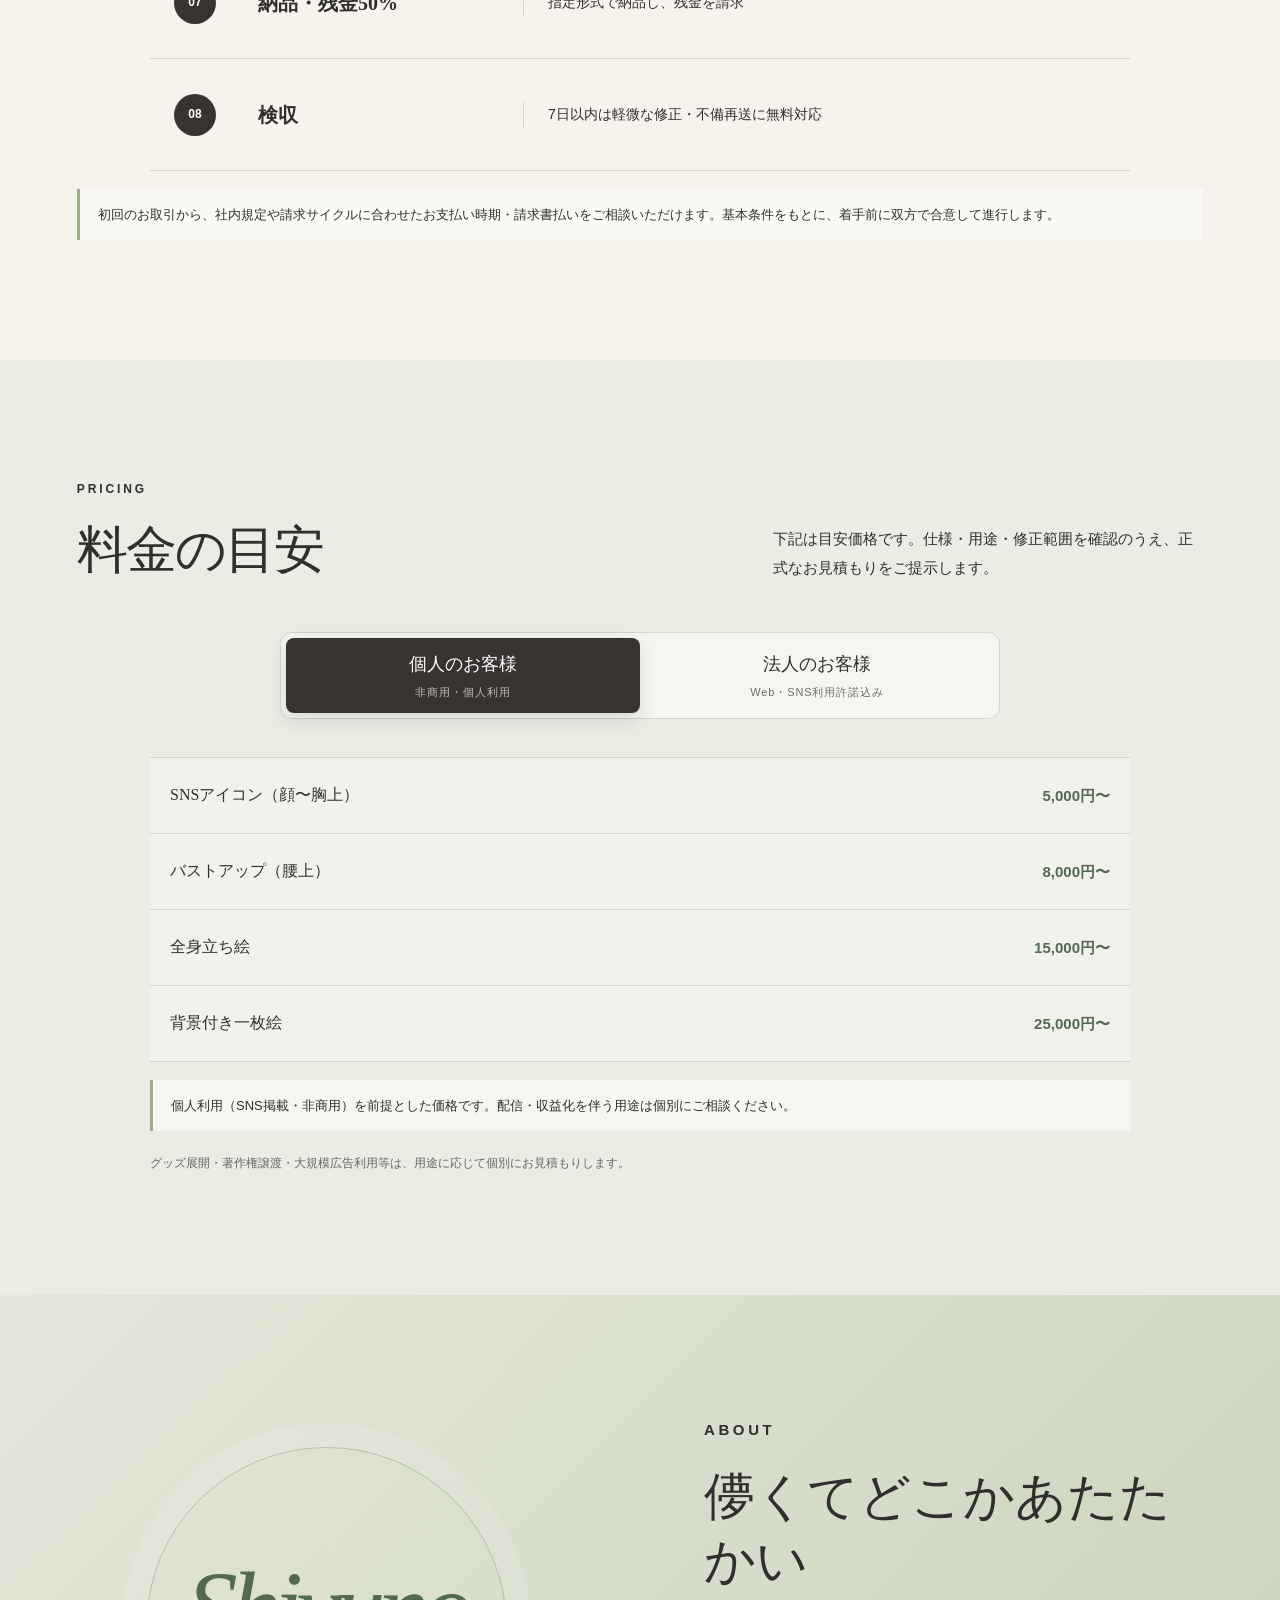
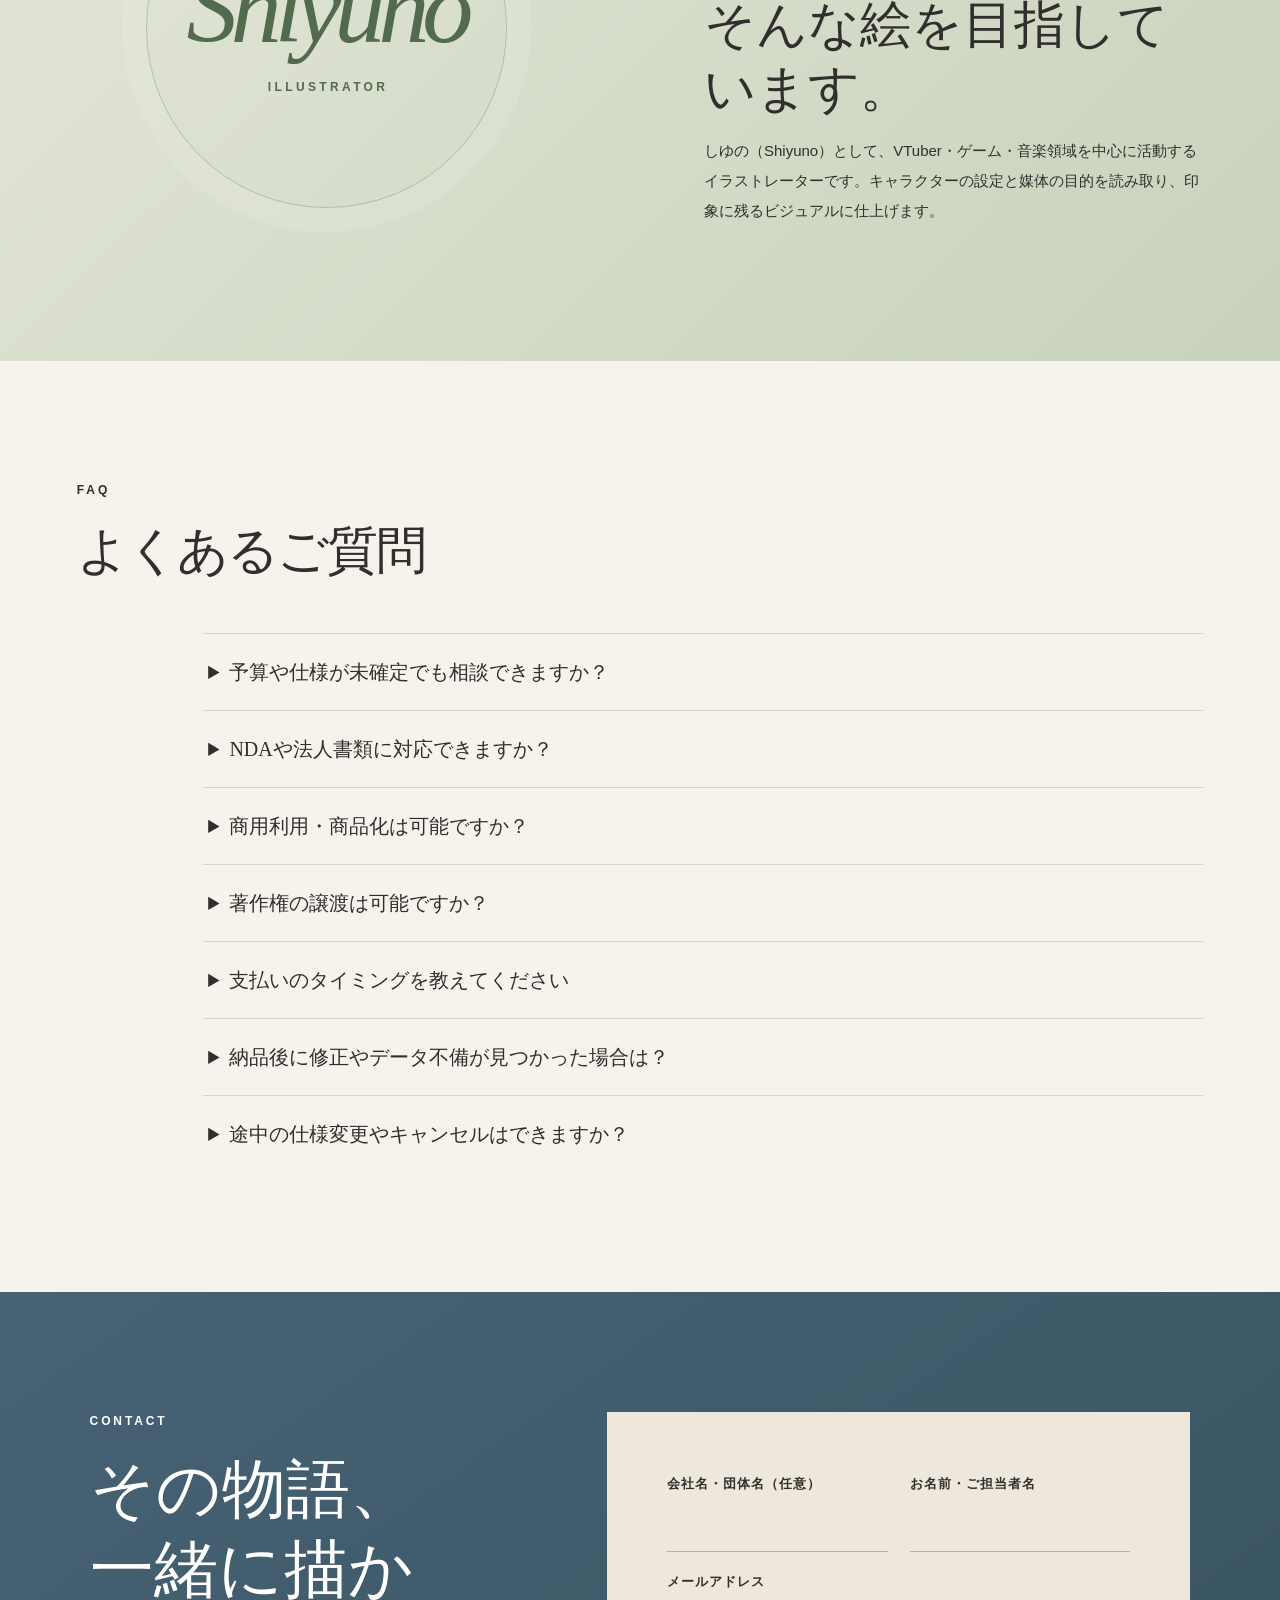
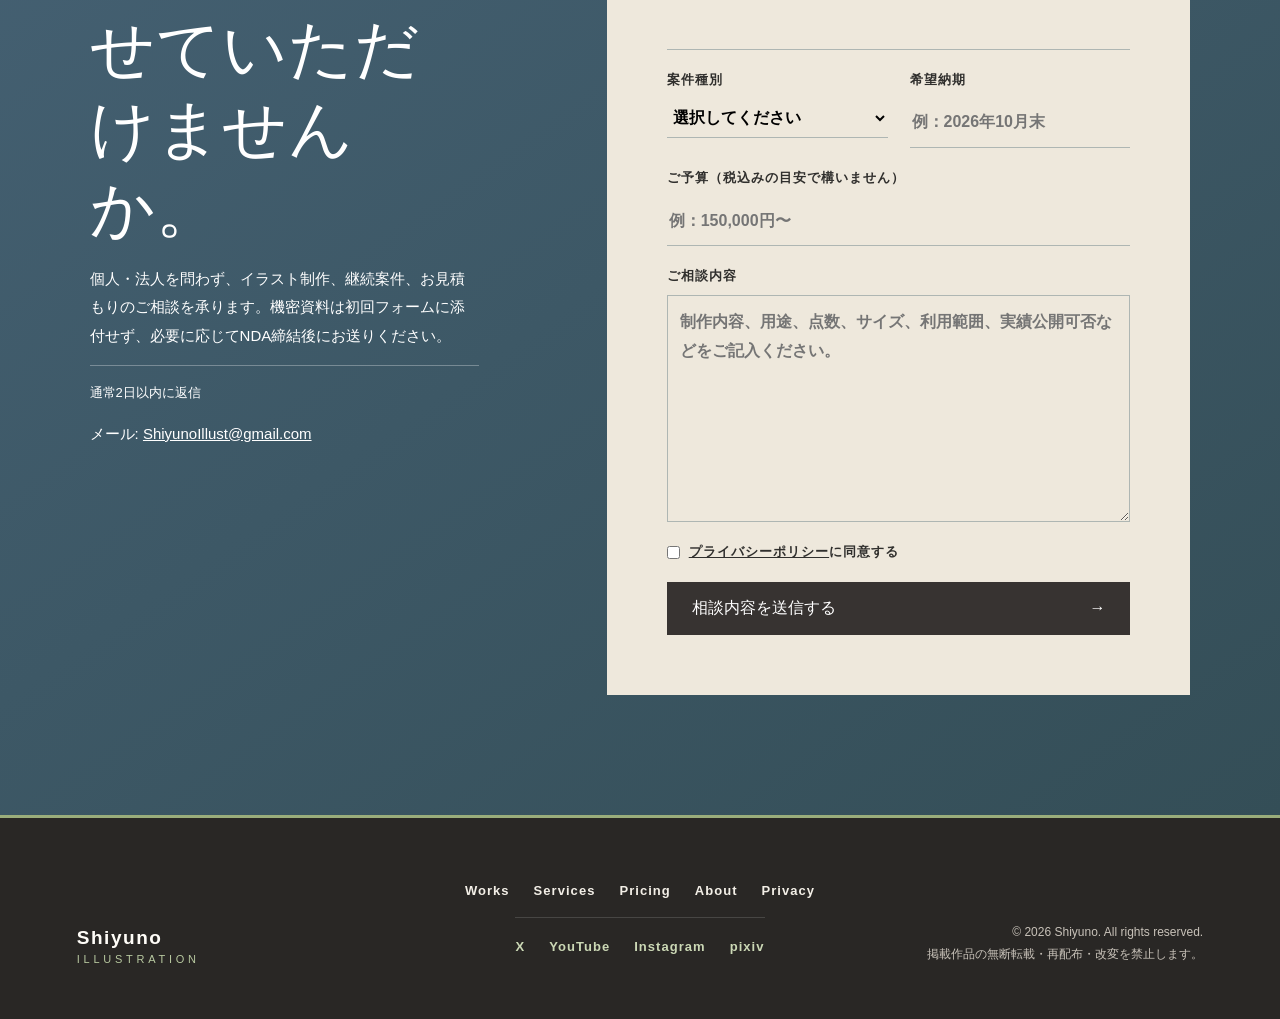
==== commit 7e10f62b: "Clarity追加" ====
--- a/index.html
+++ b/index.html
@@ -34,7 +34,14 @@
   <!-- Google tag (gtag.js) -->
   <script async src="https://www.googletagmanager.com/gtag/js?id=G-74E90KWH23"></script>
   <script> window.dataLayer = window.dataLayer || []; function gtag(){dataLayer.push(arguments);} gtag('js', new Date()); gtag('config', 'G-74E90KWH23'); </script>
-  
+
+  <script type="text/javascript">
+    (function(c,l,a,r,i,t,y){
+        c[a]=c[a]||function(){(c[a].q=c[a].q||[]).push(arguments)};
+        t=l.createElement(r);t.async=1;t.src="https://www.clarity.ms/tag/"+i;
+        y=l.getElementsByTagName(r)[0];y.parentNode.insertBefore(t,y);
+    })(window, document, "clarity", "script", "xwjob309hs");
+  </script>
 </head>
 <body>
   <a class="skip" href="#main">本文へ移動</a>
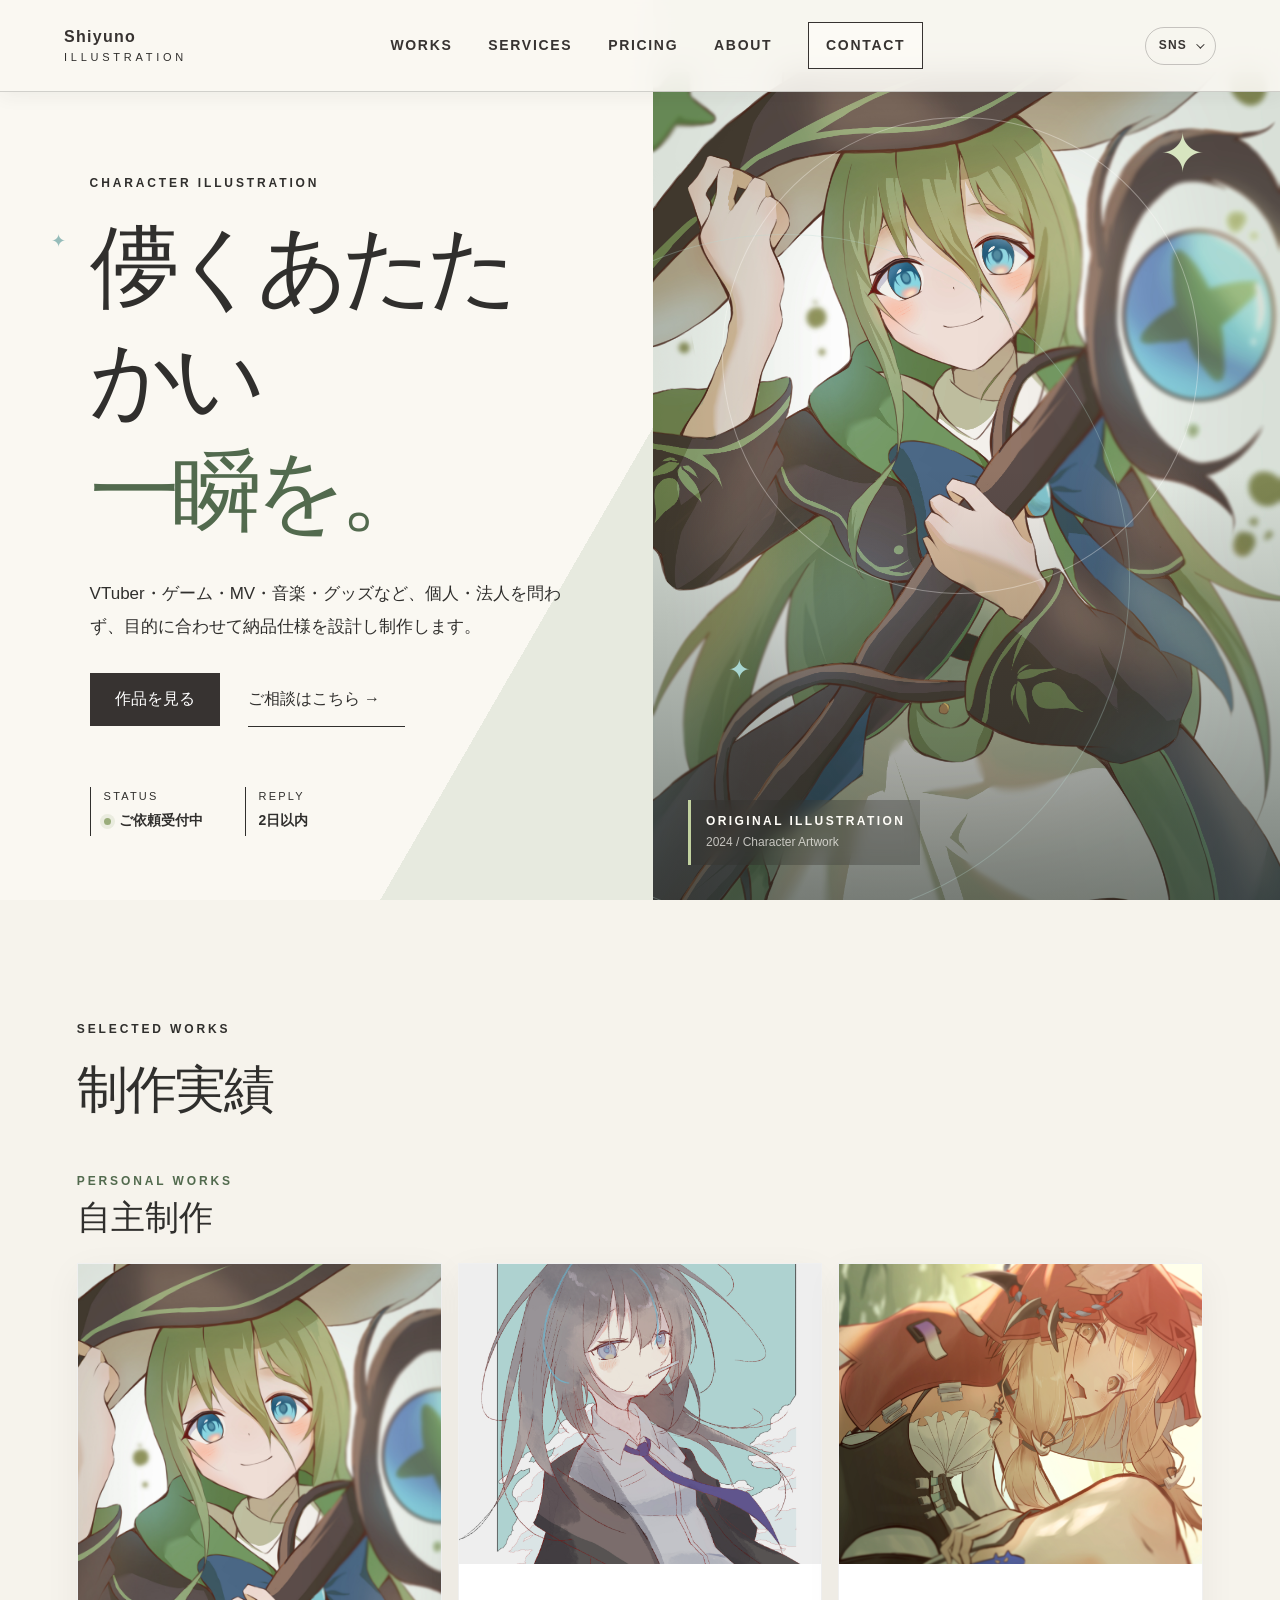
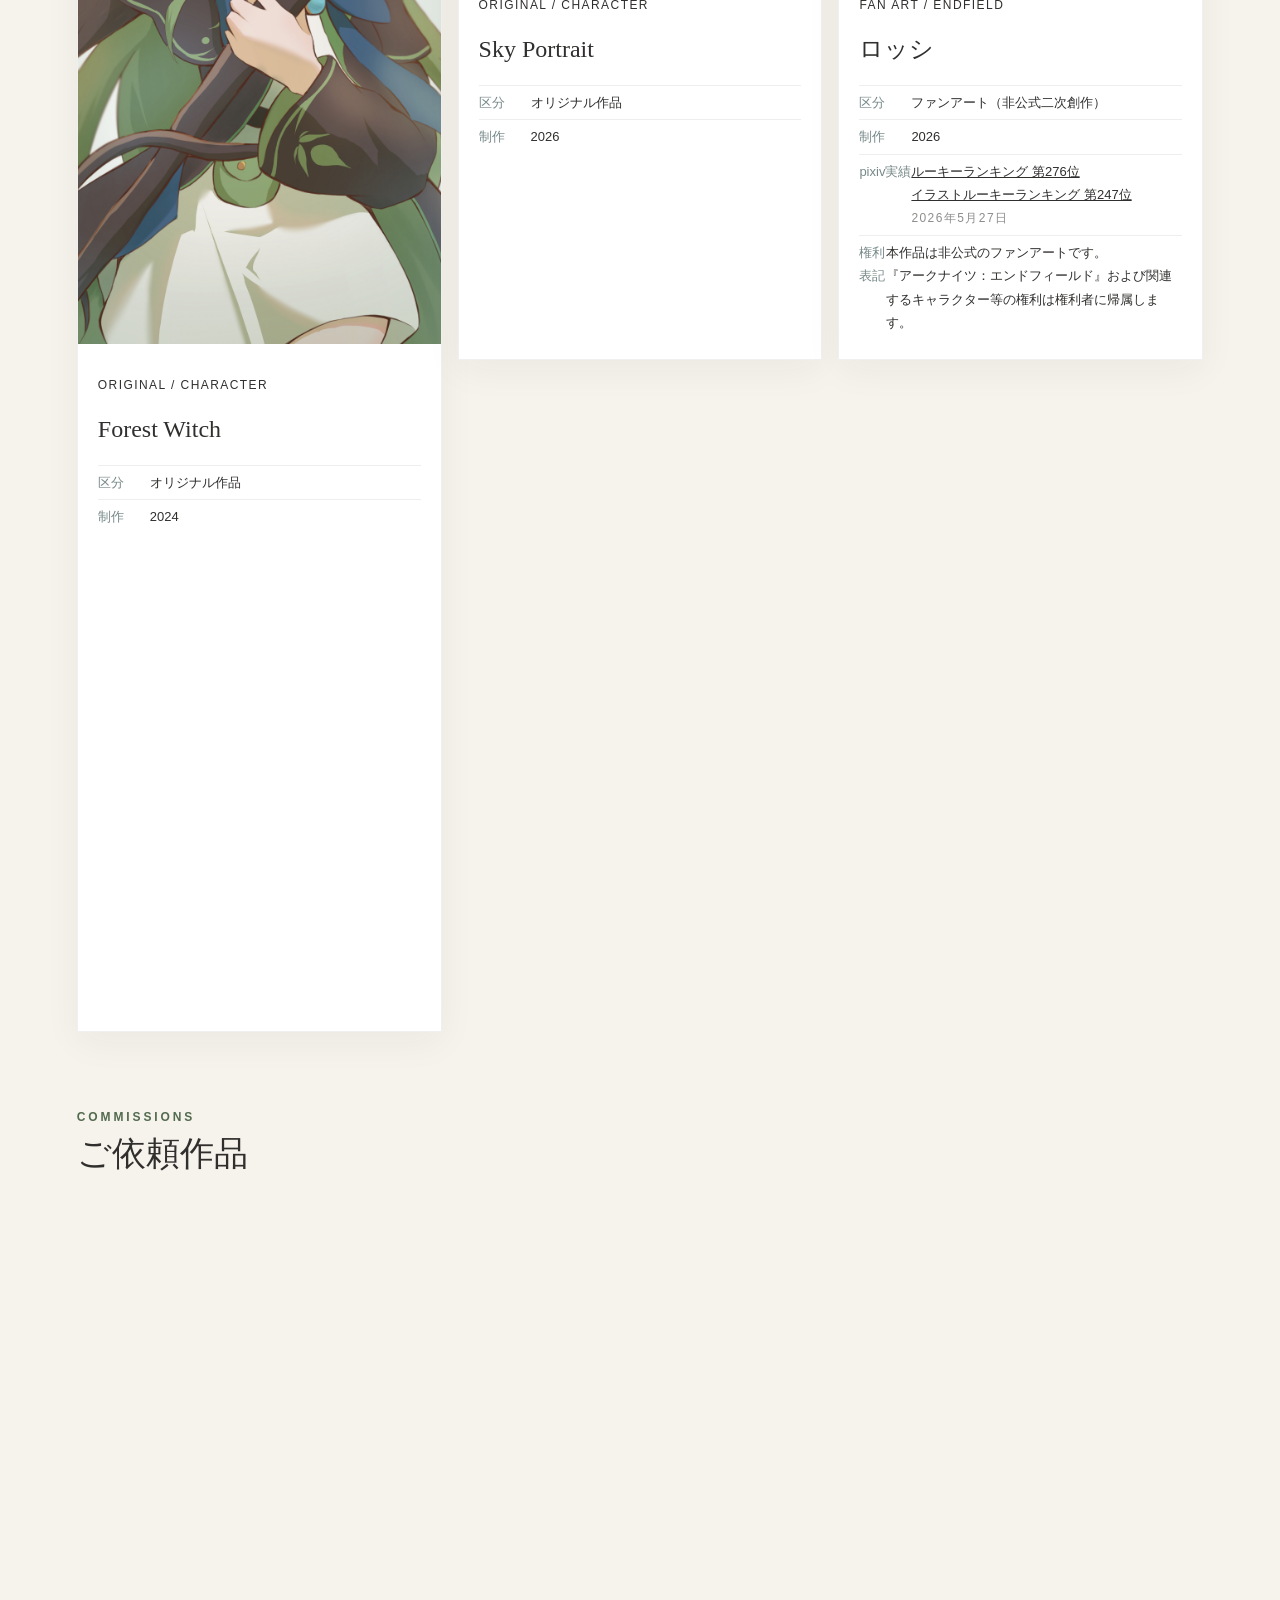
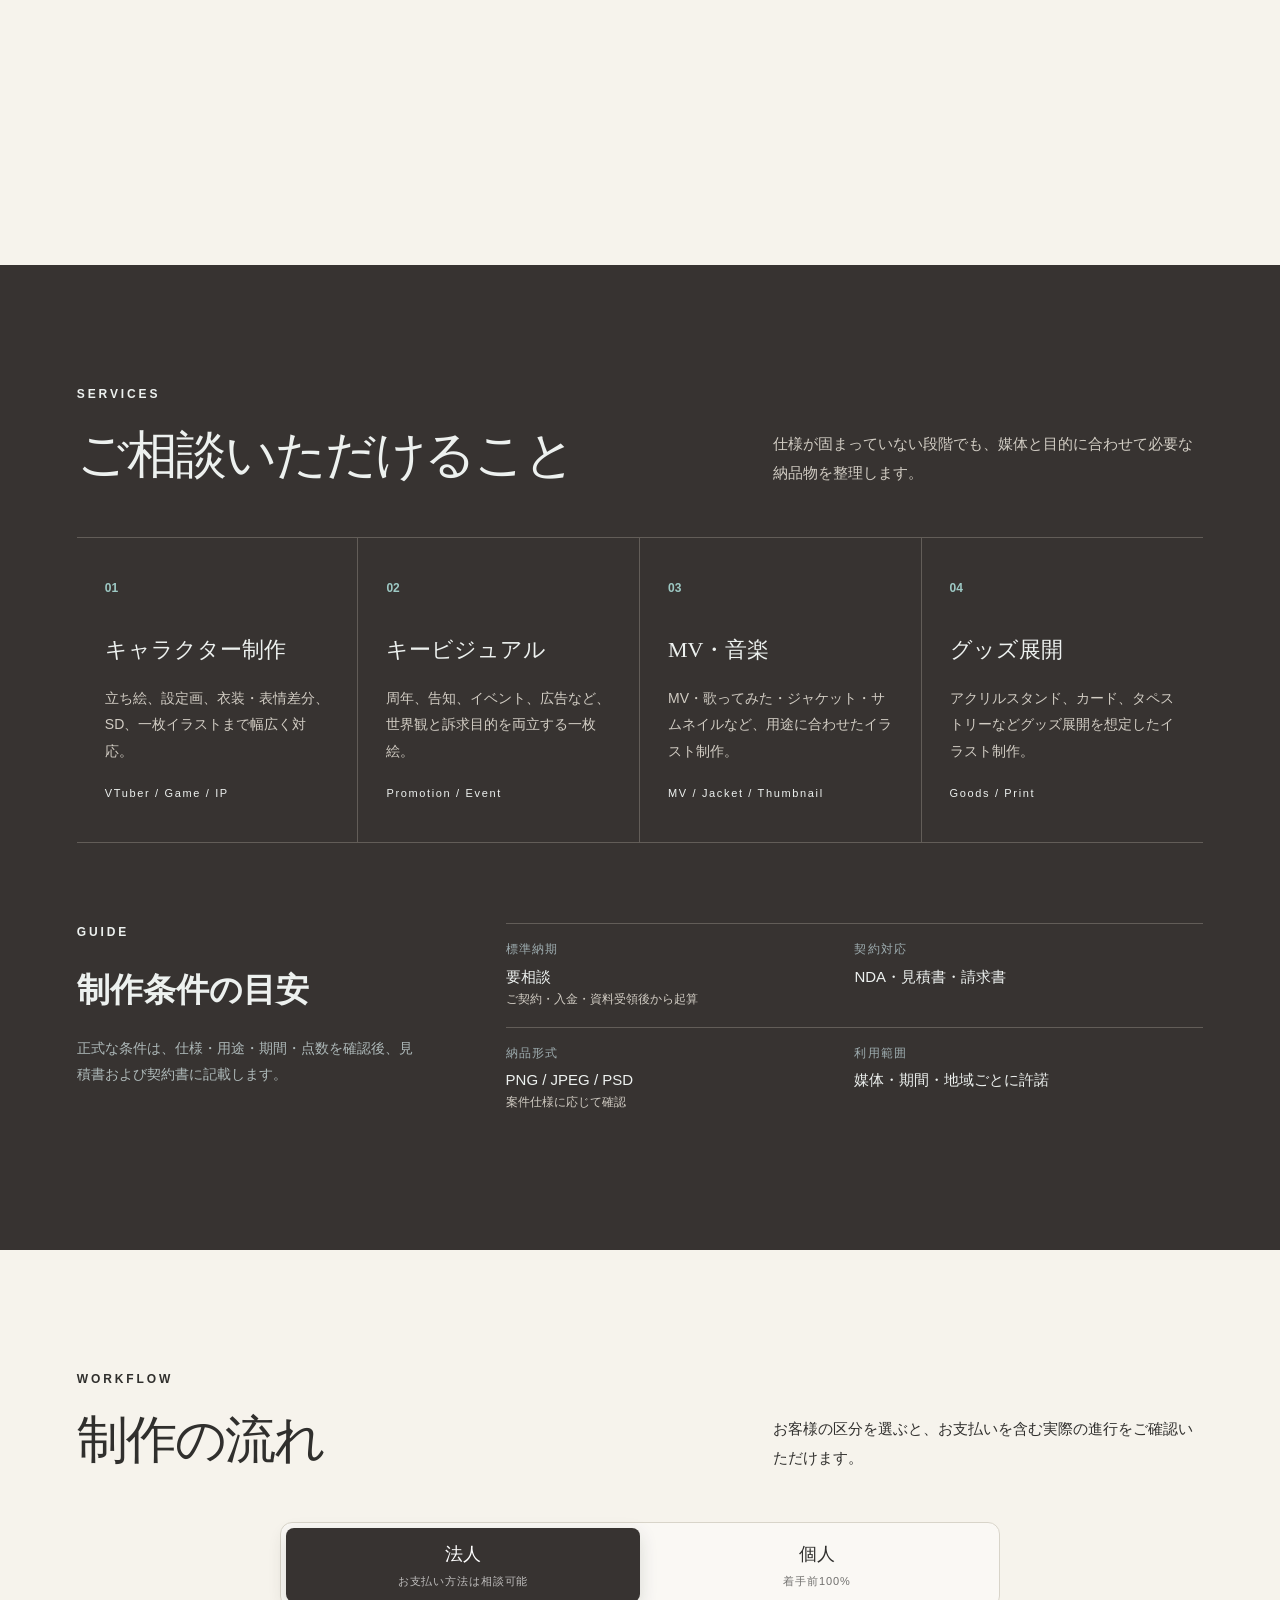
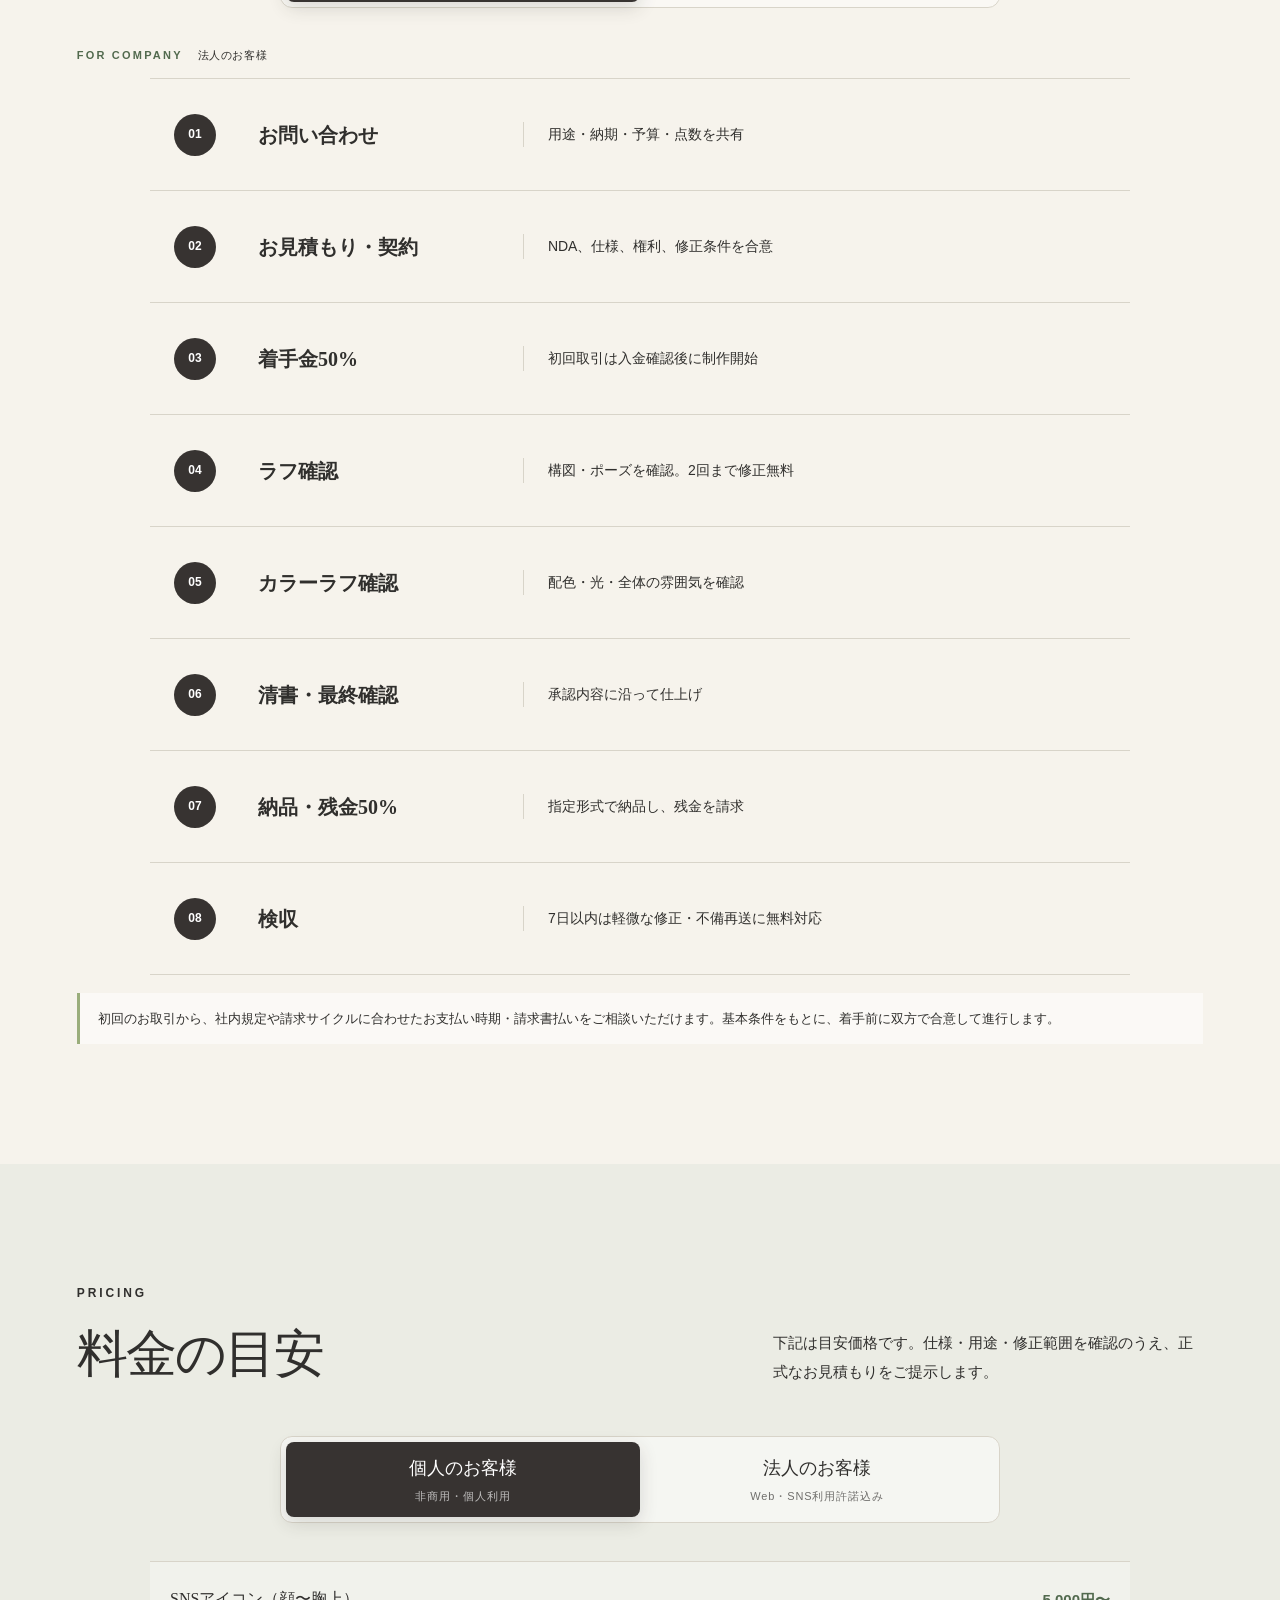
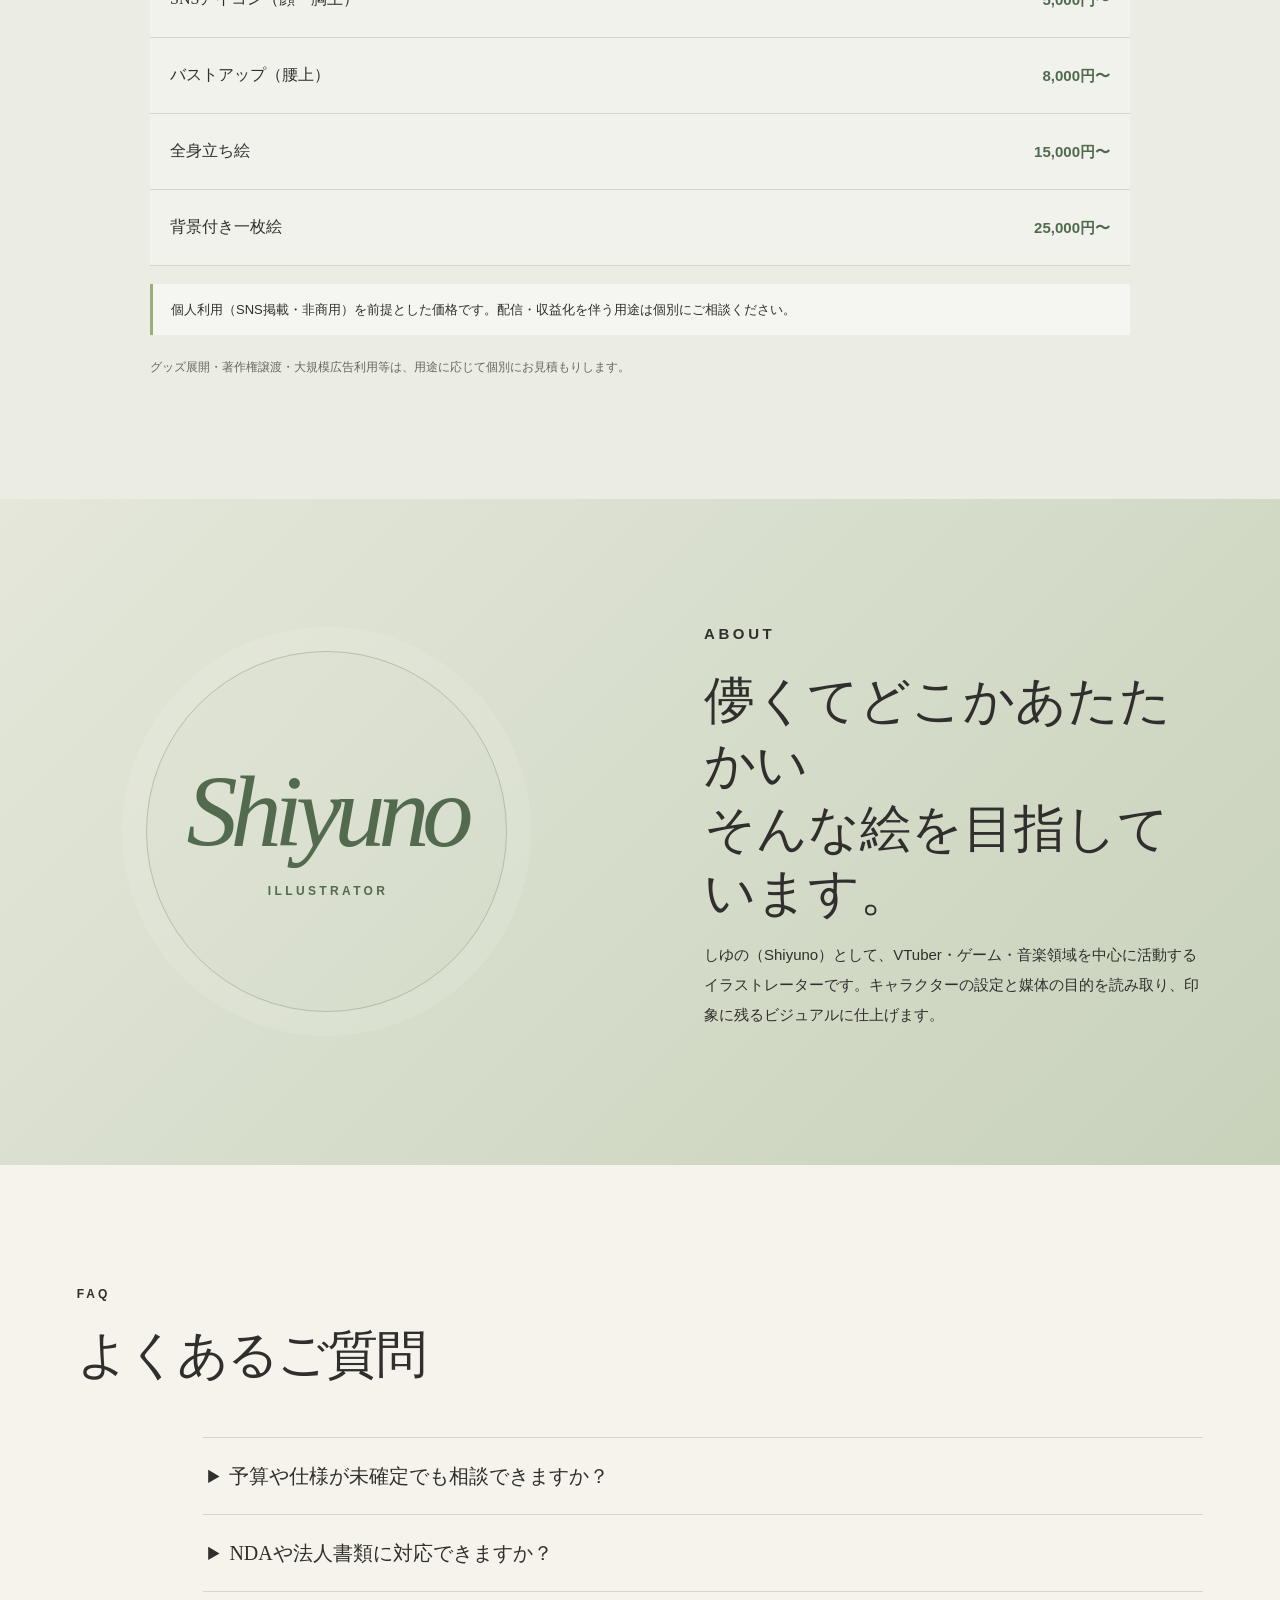
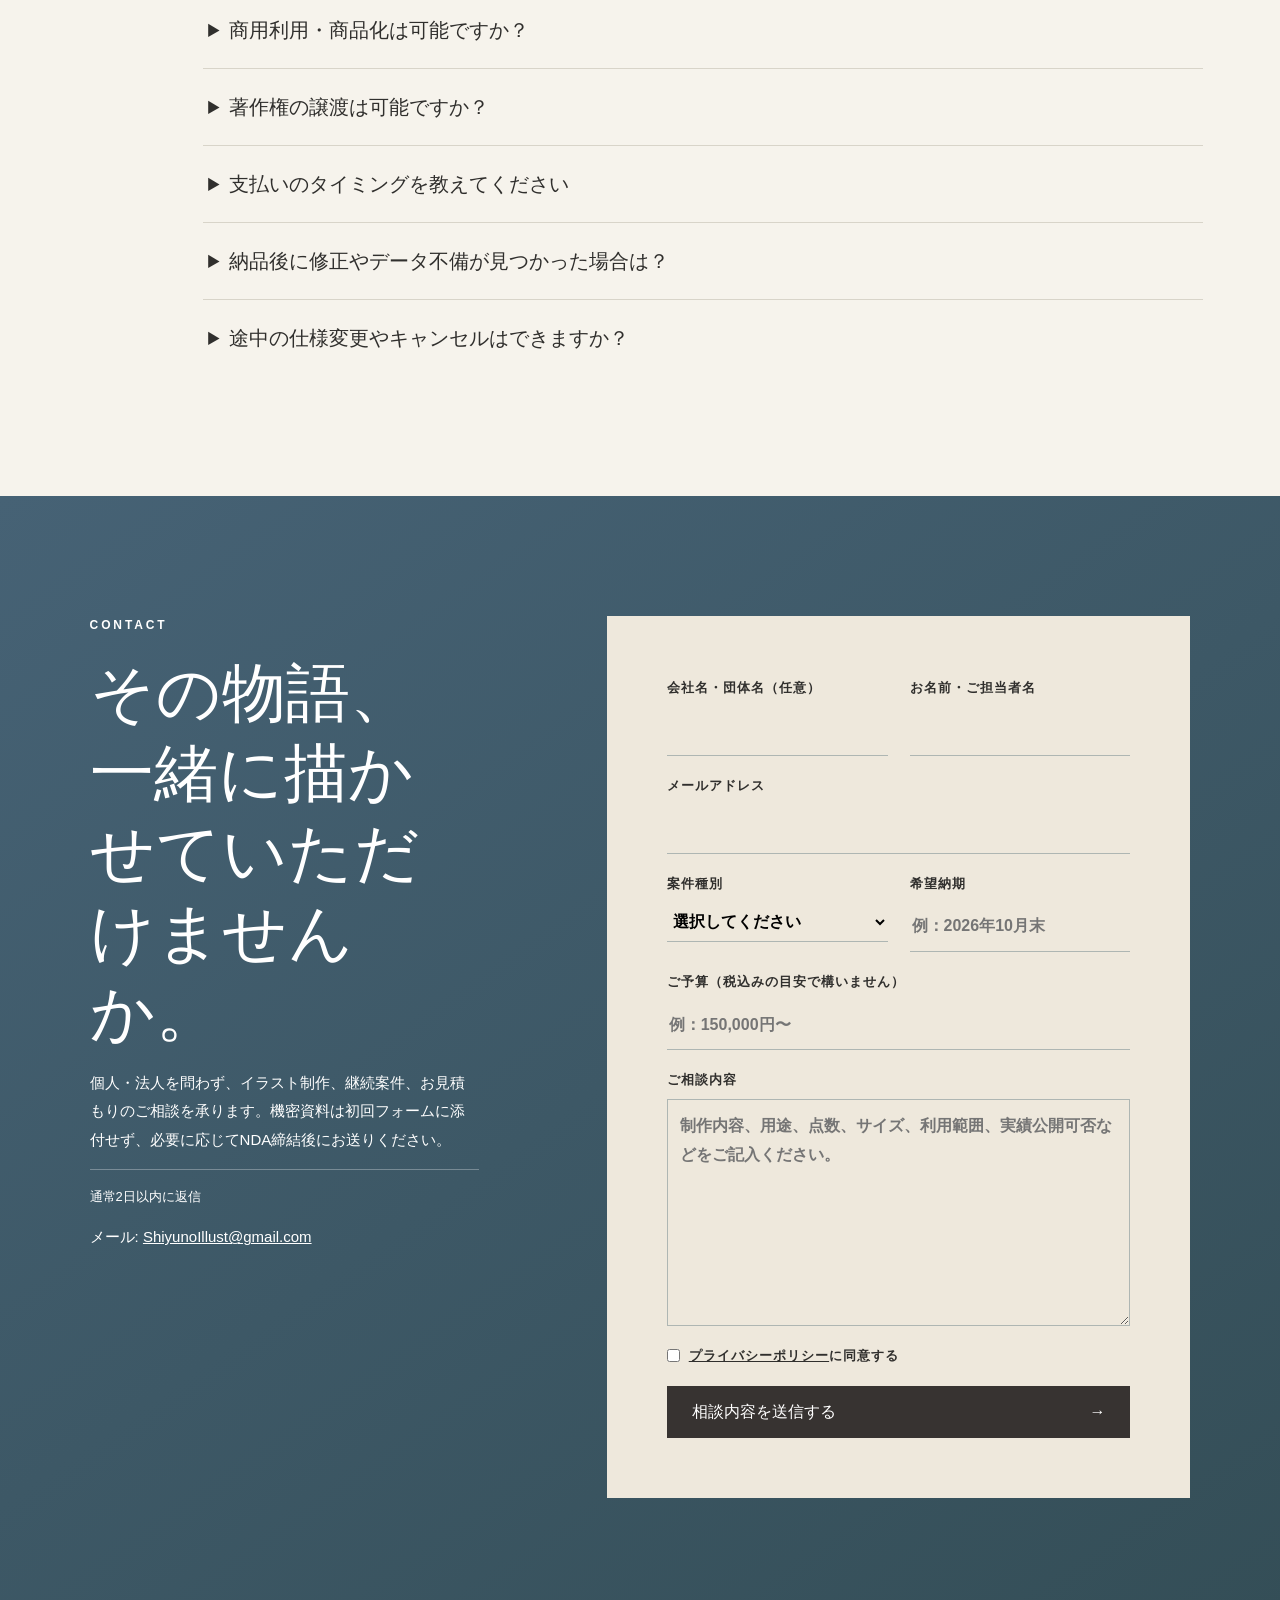
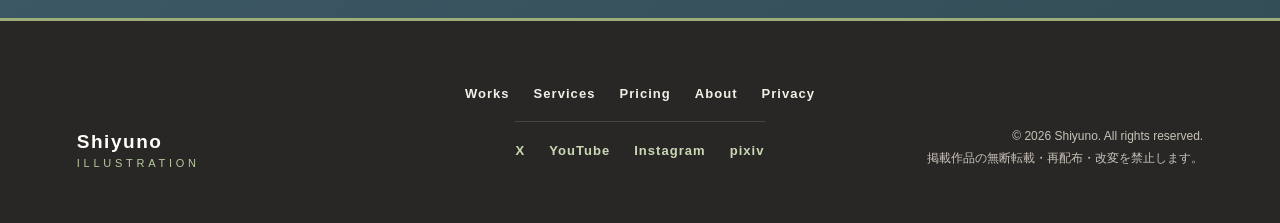
==== commit f675505a: "実績欄調整、個人アイコン実績追加" ====
--- a/index.html
+++ b/index.html
@@ -83,11 +83,16 @@
 
     <section class="section works" id="works">
       <div class="section-head"><div><p class="eyebrow">SELECTED WORKS</p><h2>制作実績</h2></div></div>
+      <div class="work-group-head"><p class="eyebrow">PERSONAL WORKS</p><h3>自主制作</h3></div>
       <div class="work-grid">
-        <article class="work-card tall art-a" data-category="vtuber"><div class="work-visual has-image"><img src="images/original/2024-2-5.jpg" width="2383" height="3280" alt="緑髪の魔法使いが杖と帽子に手を添えるオリジナルイラスト"><span>01</span></div><div class="work-info"><p>ORIGINAL / CHARACTER</p><h3>Forest Witch</h3><dl><div><dt>区分</dt><dd>オリジナル作品</dd></div><div><dt>制作</dt><dd>2024</dd></div></dl></div></article>
-        <article class="work-card art-b" data-category="game"><div class="work-visual has-image"><img src="images/original/2026-6-2.jpg" width="2373" height="3292" loading="lazy" alt="青空を背景に制服姿の黒髪キャラクターを描いたオリジナルイラスト"><span>02</span></div><div class="work-info"><p>ORIGINAL / CHARACTER</p><h3>Sky Portrait</h3><dl><div><dt>区分</dt><dd>オリジナル作品</dd></div><div><dt>制作</dt><dd>2026</dd></div></dl></div></article>
-        <article class="work-card art-c" data-category="game"><div class="work-visual has-image"><img src="images/funArt/endField/2026-5-26.jpg" width="2584" height="3866" loading="lazy" alt="木漏れ日の中のキャラクターを描いたアークナイツ：エンドフィールドのファンアート"><span>03</span></div><div class="work-info"><p>FAN ART / ENDFIELD</p><h3>ロッシ</h3><dl><div><dt>区分</dt><dd>ファンアート（非公式二次創作）</dd></div><div><dt>制作</dt><dd>2026</dd></div><div><dt>pixiv実績</dt><dd><a href="https://www.pixiv.net/ranking.php?mode=rookie&amp;content=all&amp;date=20260527&amp;p=6#276" target="_blank" rel="noopener noreferrer">ルーキーランキング 第276位</a><br><a href="https://www.pixiv.net/ranking.php?mode=rookie&amp;content=illust&amp;date=20260527&amp;p=5#247" target="_blank" rel="noopener noreferrer">イラストルーキーランキング 第247位</a><br><small>2026年5月27日</small></dd></div><div><dt>権利表記</dt><dd>本作品は非公式のファンアートです。<br>『アークナイツ：エンドフィールド』および関連するキャラクター等の権利は権利者に帰属します。</dd></div></dl></div></article>
-        <article class="work-card wide sd-work" data-category="sd goods vtuber"><div class="work-visual sd-sheet"><a href="images/original/SD/イラスト.jpg" target="_blank" rel="noopener" aria-label="SDキャラクターのイラストシートを原寸で開く"><img src="images/original/SD/イラスト.jpg" width="5665" height="2894" loading="lazy" alt="魔法使いのSDキャラクター全身と表情差分6種をまとめたイラストシート"></a><span>04</span></div><div class="work-info"><p>ORIGINAL / SD CHARACTER</p><h3>SD Character Expressions</h3><dl><div><dt>区分</dt><dd>オリジナル作品</dd></div><div><dt>内容</dt><dd>SDキャラクター・全身・表情差分6種</dd></div><div><dt>用途例</dt><dd>配信素材・SNS・グッズ</dd></div></dl><small>画像を選択すると原寸で表示します</small></div></article>
+        <article class="work-card tall art-a" data-category="vtuber"><div class="work-visual has-image"><img src="images/original/2024-2-5.jpg" width="2383" height="3280" alt="緑髪の魔法使いが杖と帽子に手を添えるオリジナルイラスト"></div><div class="work-info"><p>ORIGINAL / CHARACTER</p><h3>Forest Witch</h3><dl><div><dt>区分</dt><dd>オリジナル作品</dd></div><div><dt>制作</dt><dd>2024</dd></div></dl></div></article>
+        <article class="work-card art-b" data-category="game"><div class="work-visual has-image"><img src="images/original/2026-6-2.jpg" width="2373" height="3292" loading="lazy" alt="青空を背景に制服姿の黒髪キャラクターを描いたオリジナルイラスト"></div><div class="work-info"><p>ORIGINAL / CHARACTER</p><h3>Sky Portrait</h3><dl><div><dt>区分</dt><dd>オリジナル作品</dd></div><div><dt>制作</dt><dd>2026</dd></div></dl></div></article>
+        <article class="work-card art-c" data-category="game"><div class="work-visual has-image"><img src="images/funArt/endField/2026-5-26.jpg" width="2584" height="3866" loading="lazy" alt="木漏れ日の中のキャラクターを描いたアークナイツ：エンドフィールドのファンアート"></div><div class="work-info"><p>FAN ART / ENDFIELD</p><h3>ロッシ</h3><dl><div><dt>区分</dt><dd>ファンアート（非公式二次創作）</dd></div><div><dt>制作</dt><dd>2026</dd></div><div><dt>pixiv実績</dt><dd><a href="https://www.pixiv.net/ranking.php?mode=rookie&amp;content=all&amp;date=20260527&amp;p=6#276" target="_blank" rel="noopener noreferrer">ルーキーランキング 第276位</a><br><a href="https://www.pixiv.net/ranking.php?mode=rookie&amp;content=illust&amp;date=20260527&amp;p=5#247" target="_blank" rel="noopener noreferrer">イラストルーキーランキング 第247位</a><br><small>2026年5月27日</small></dd></div><div><dt>権利表記</dt><dd>本作品は非公式のファンアートです。<br>『アークナイツ：エンドフィールド』および関連するキャラクター等の権利は権利者に帰属します。</dd></div></dl></div></article>
+        <article class="work-card wide sd-work" data-category="sd goods vtuber"><div class="work-visual sd-sheet"><a href="images/original/SD/イラスト.jpg" target="_blank" rel="noopener" aria-label="SDキャラクターのイラストシートを原寸で開く"><img src="images/original/SD/イラスト.jpg" width="5665" height="2894" loading="lazy" alt="魔法使いのSDキャラクター全身と表情差分6種をまとめたイラストシート"></a></div><div class="work-info"><p>ORIGINAL / SD CHARACTER</p><h3>SD Character Expressions</h3><dl><div><dt>区分</dt><dd>オリジナル作品</dd></div><div><dt>内容</dt><dd>SDキャラクター・全身・表情差分6種</dd></div><div><dt>用途例</dt><dd>配信素材・SNS・グッズ</dd></div></dl><small>画像を選択すると原寸で表示します</small></div></article>
+      </div>
+      <div class="work-group-head commissioned-head"><p class="eyebrow">COMMISSIONS</p><h3>ご依頼作品</h3></div>
+      <div class="work-grid commission-grid">
+        <article class="work-card art-d" data-category="personal"><div class="work-visual has-image"><img src="images/work/personal/20261013_icon_1000×1000.jpg" width="1000" height="1000" loading="lazy" alt="カフェで飲み物を手にする青髪のキャラクターを描いたSNSアイコンイラスト"></div><div class="work-info"><p>COMMISSION / PERSONAL</p><h3>SNS Icon Illustration</h3><dl><div><dt>区分</dt><dd>個人依頼</dd></div><div><dt>内容</dt><dd>SNSアイコン用イラスト</dd></div><div><dt>制作</dt><dd>2026</dd></div></dl></div></article>
       </div>
     </section>
 
--- a/character-theme.css
+++ b/character-theme.css
@@ -399,3 +399,10 @@
   footer { padding:44px 18px;gap:28px; }
   .footer-pages,.footer-socials { gap:6px 18px; }
 }
+
+/* Headings for the separate works groups. */
+.work-group-head { margin:0 0 22px; }
+.work-group-head .eyebrow { margin-bottom:5px;color:var(--moss); }
+.work-group-head h3 { margin:0;font-family:var(--serif);font-size:clamp(24px,3vw,34px);font-weight:500;line-height:1.35; }
+.commissioned-head { margin-top:76px; }
+.commission-grid .work-card:not(.tall) .work-visual.has-image img { object-position:center 60%; }
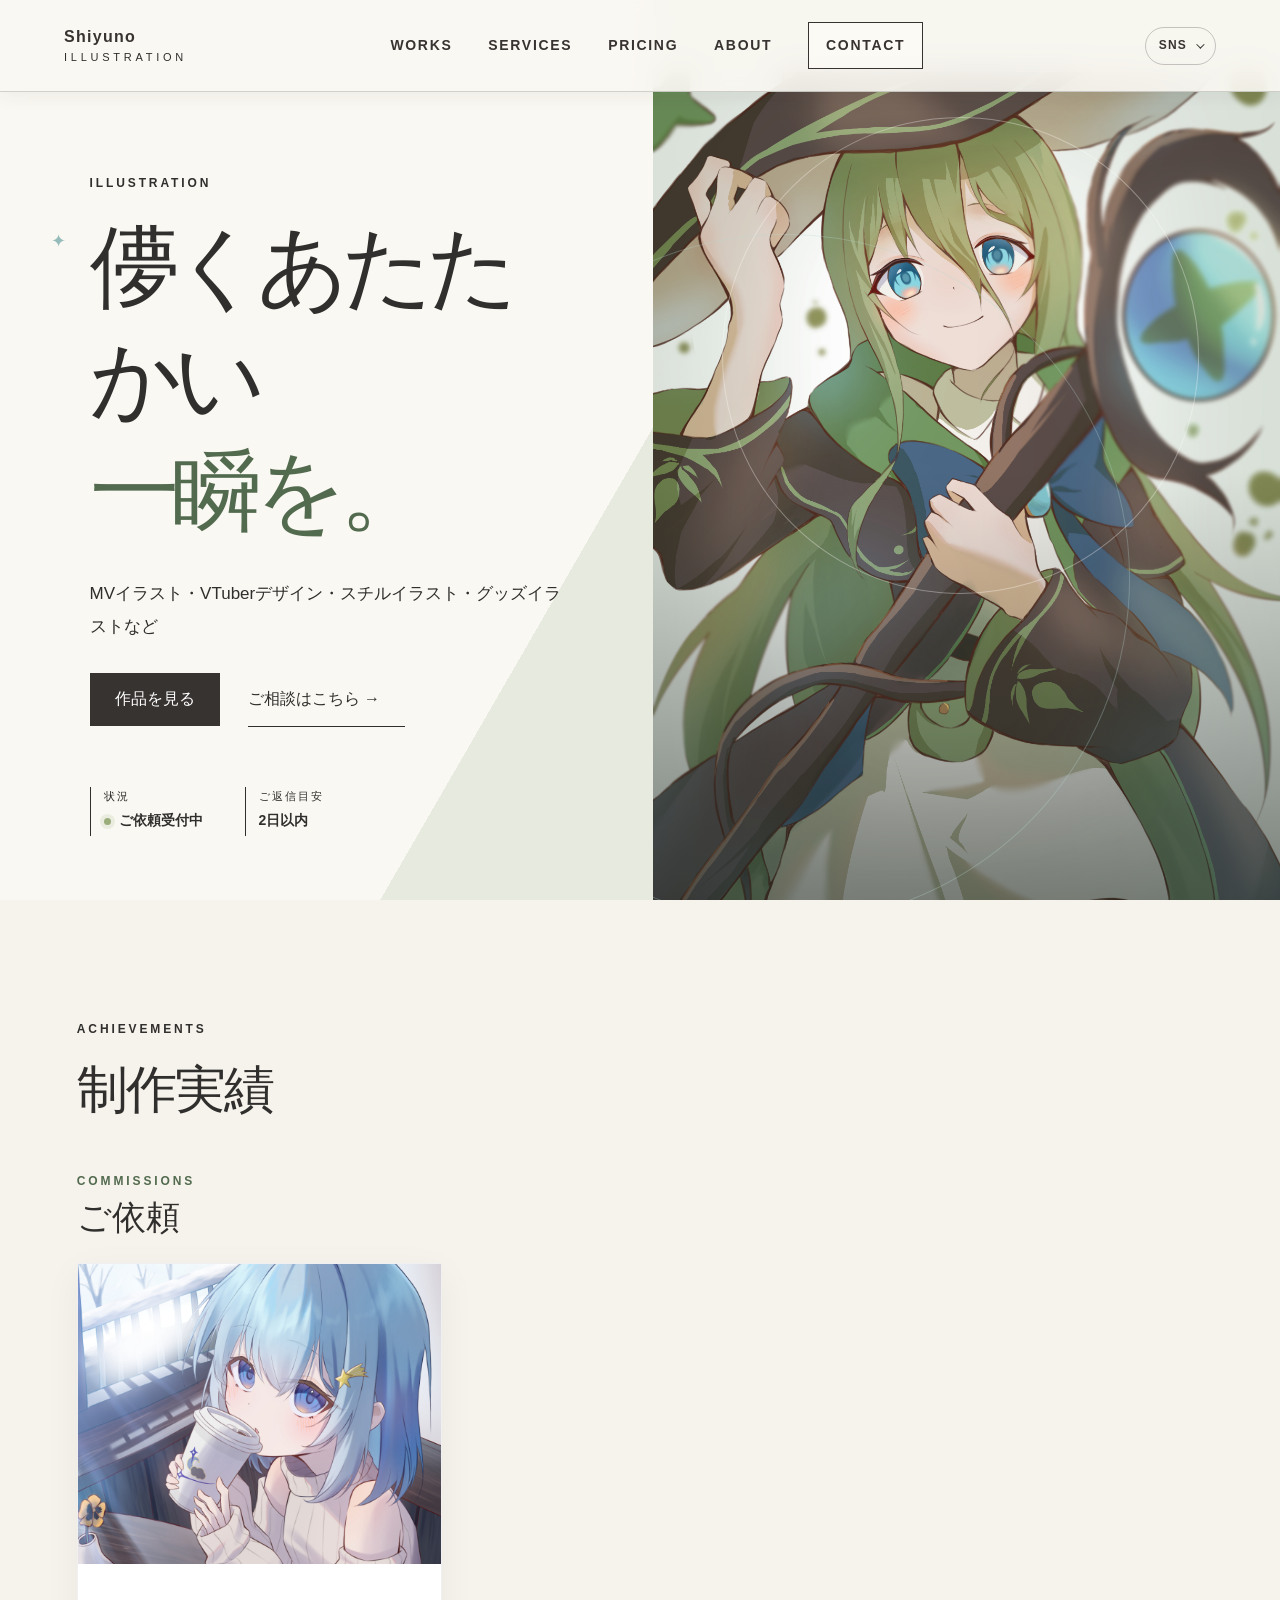
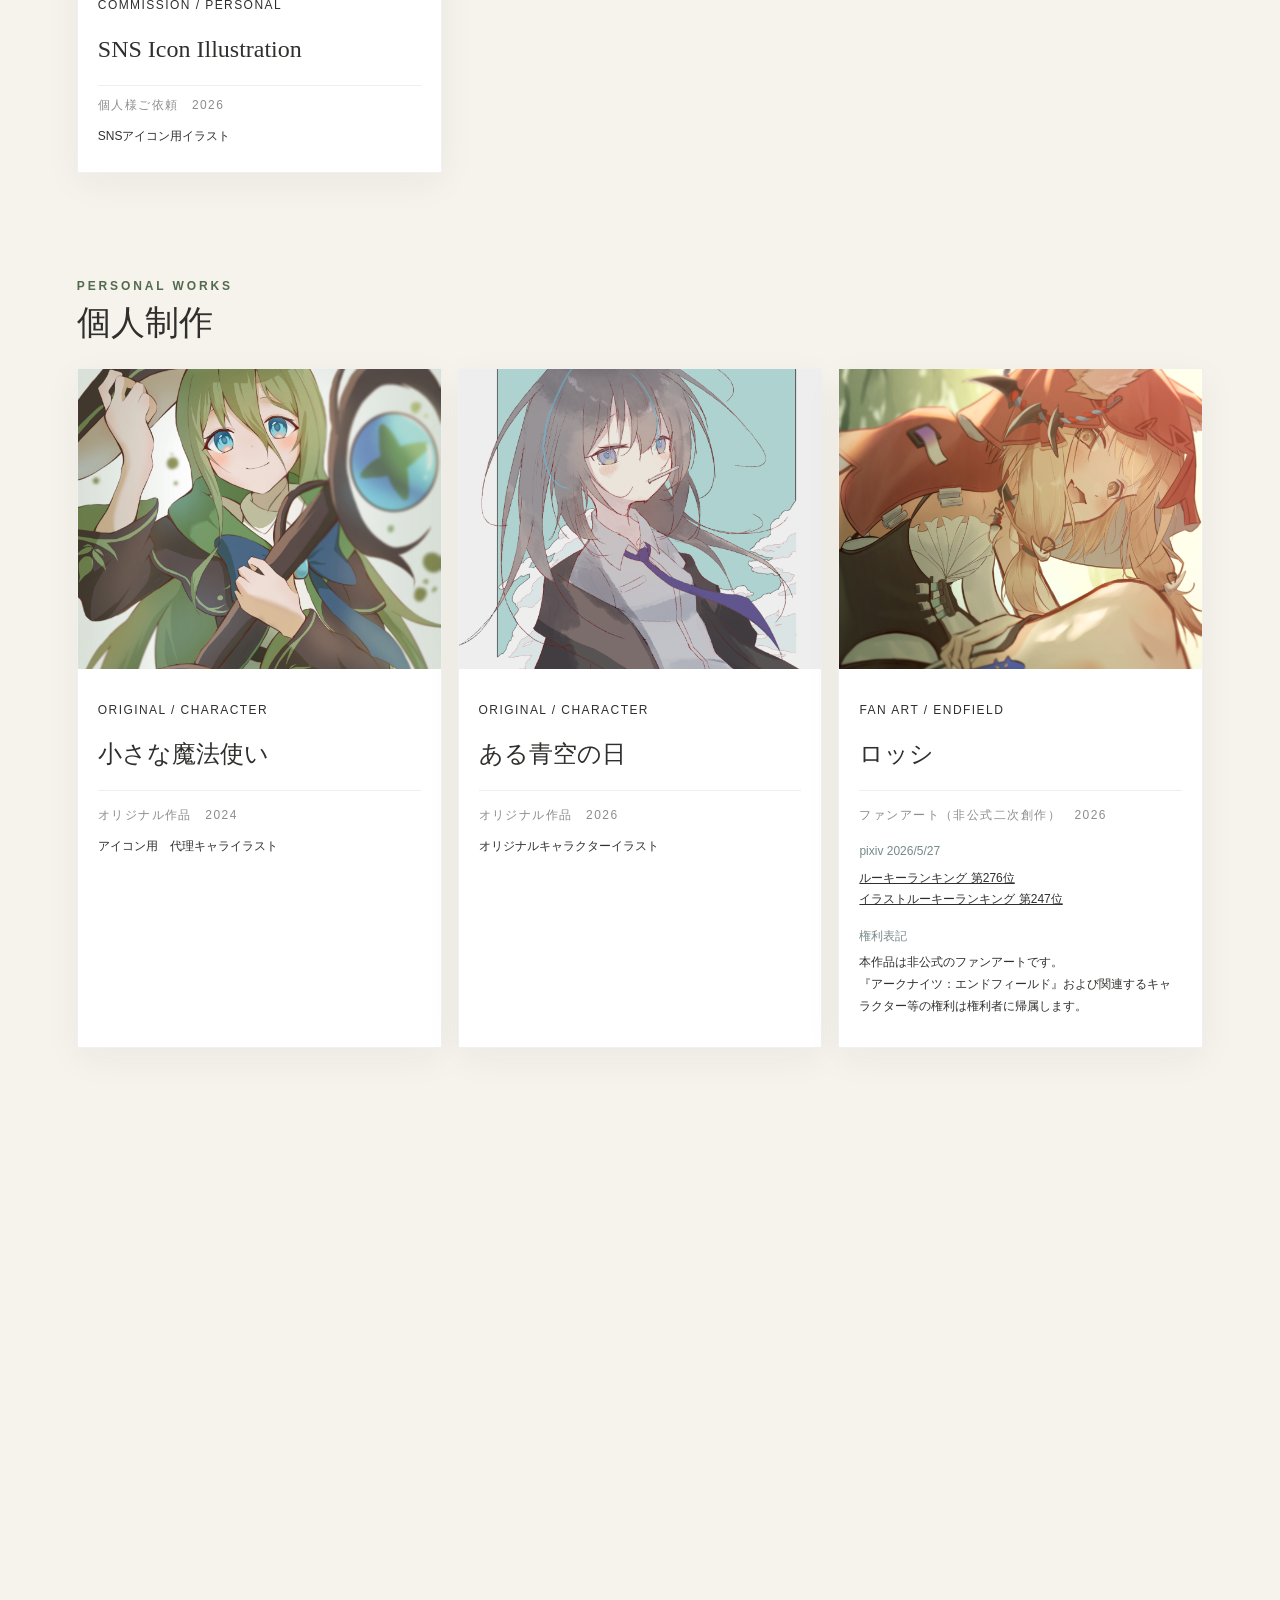
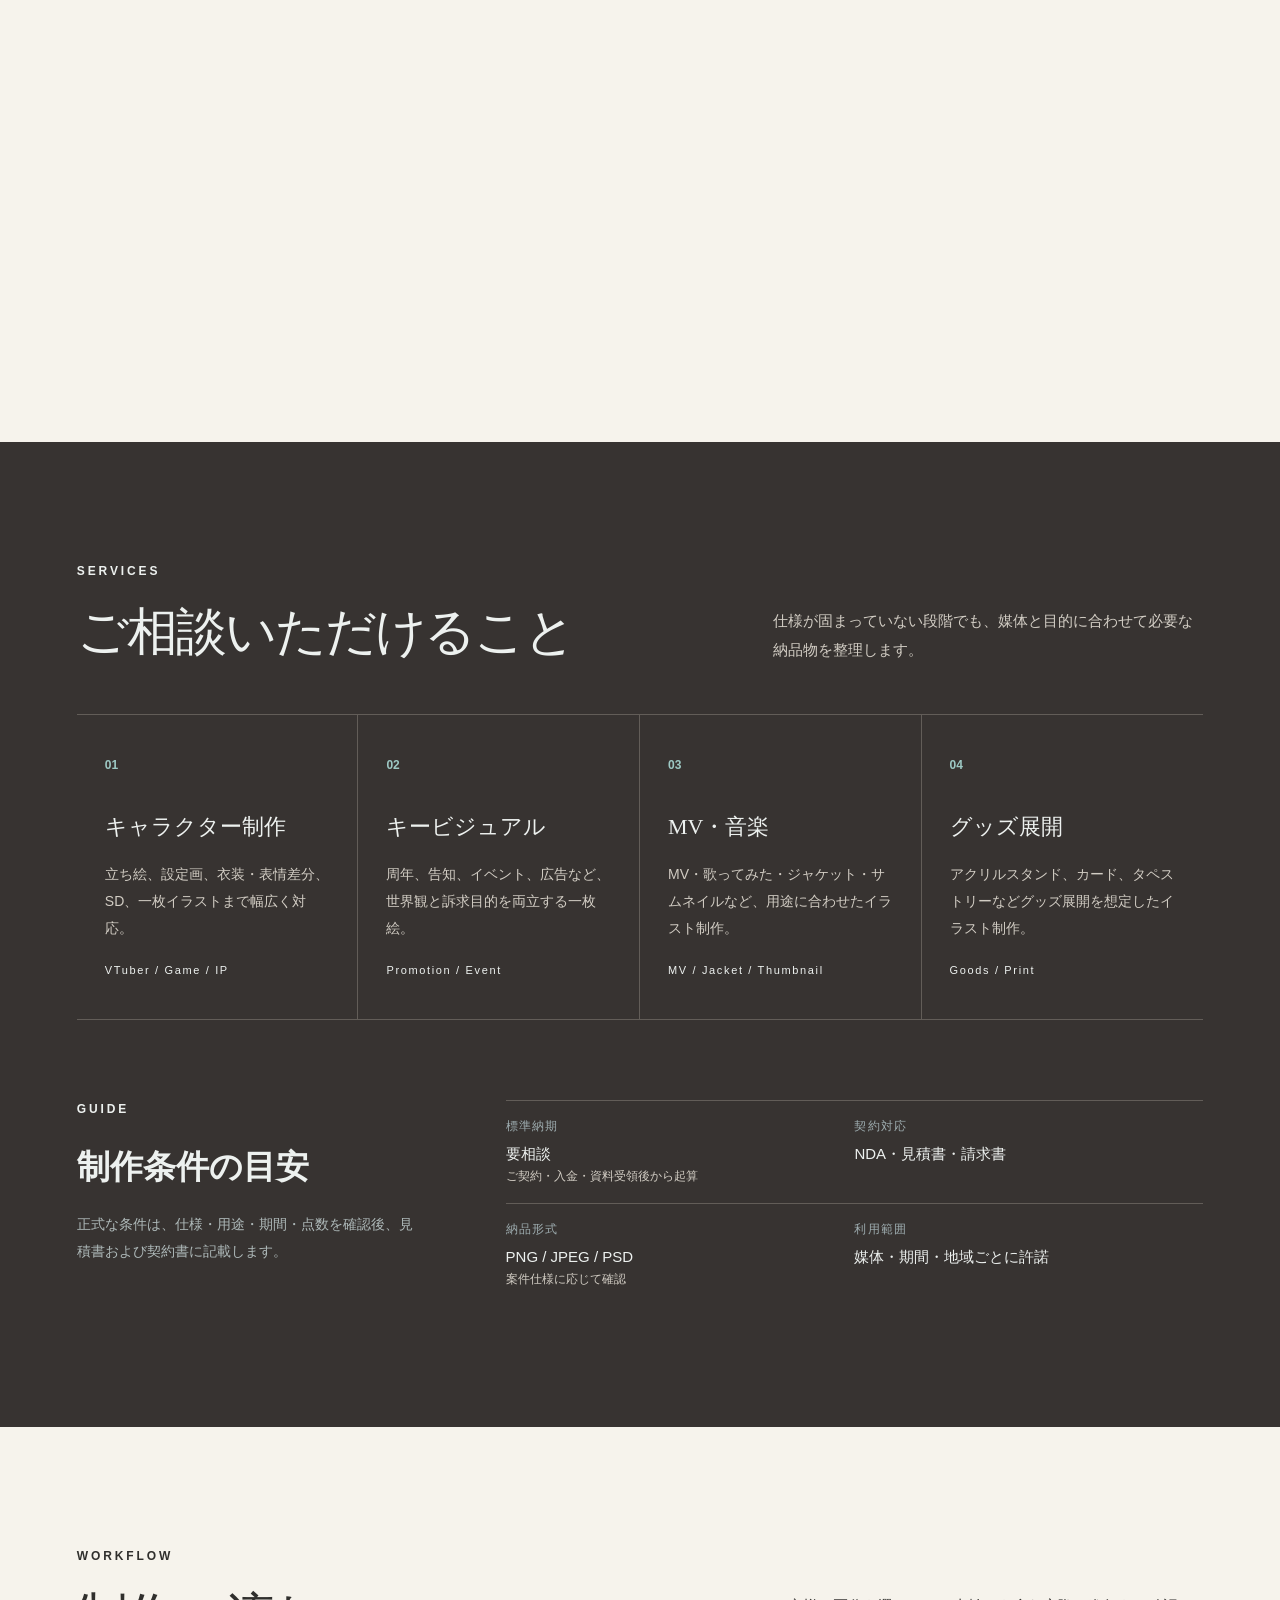
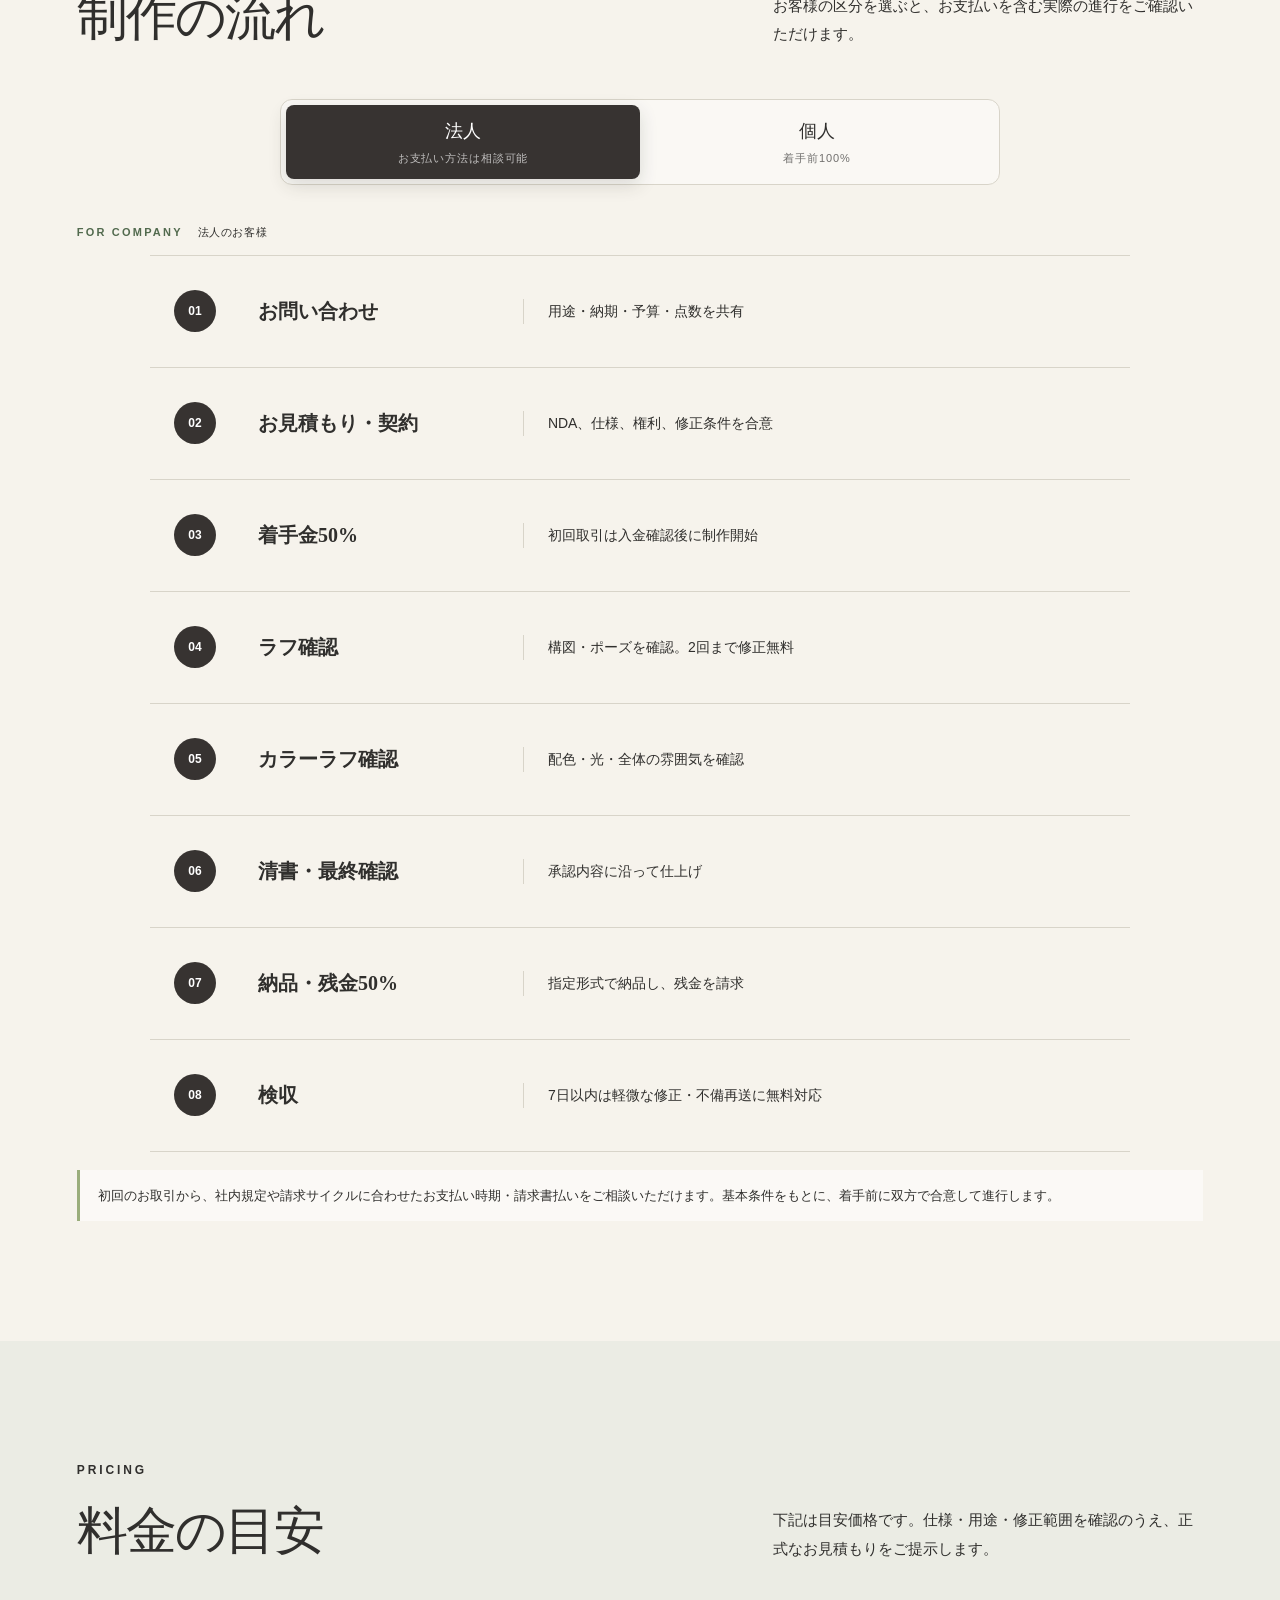
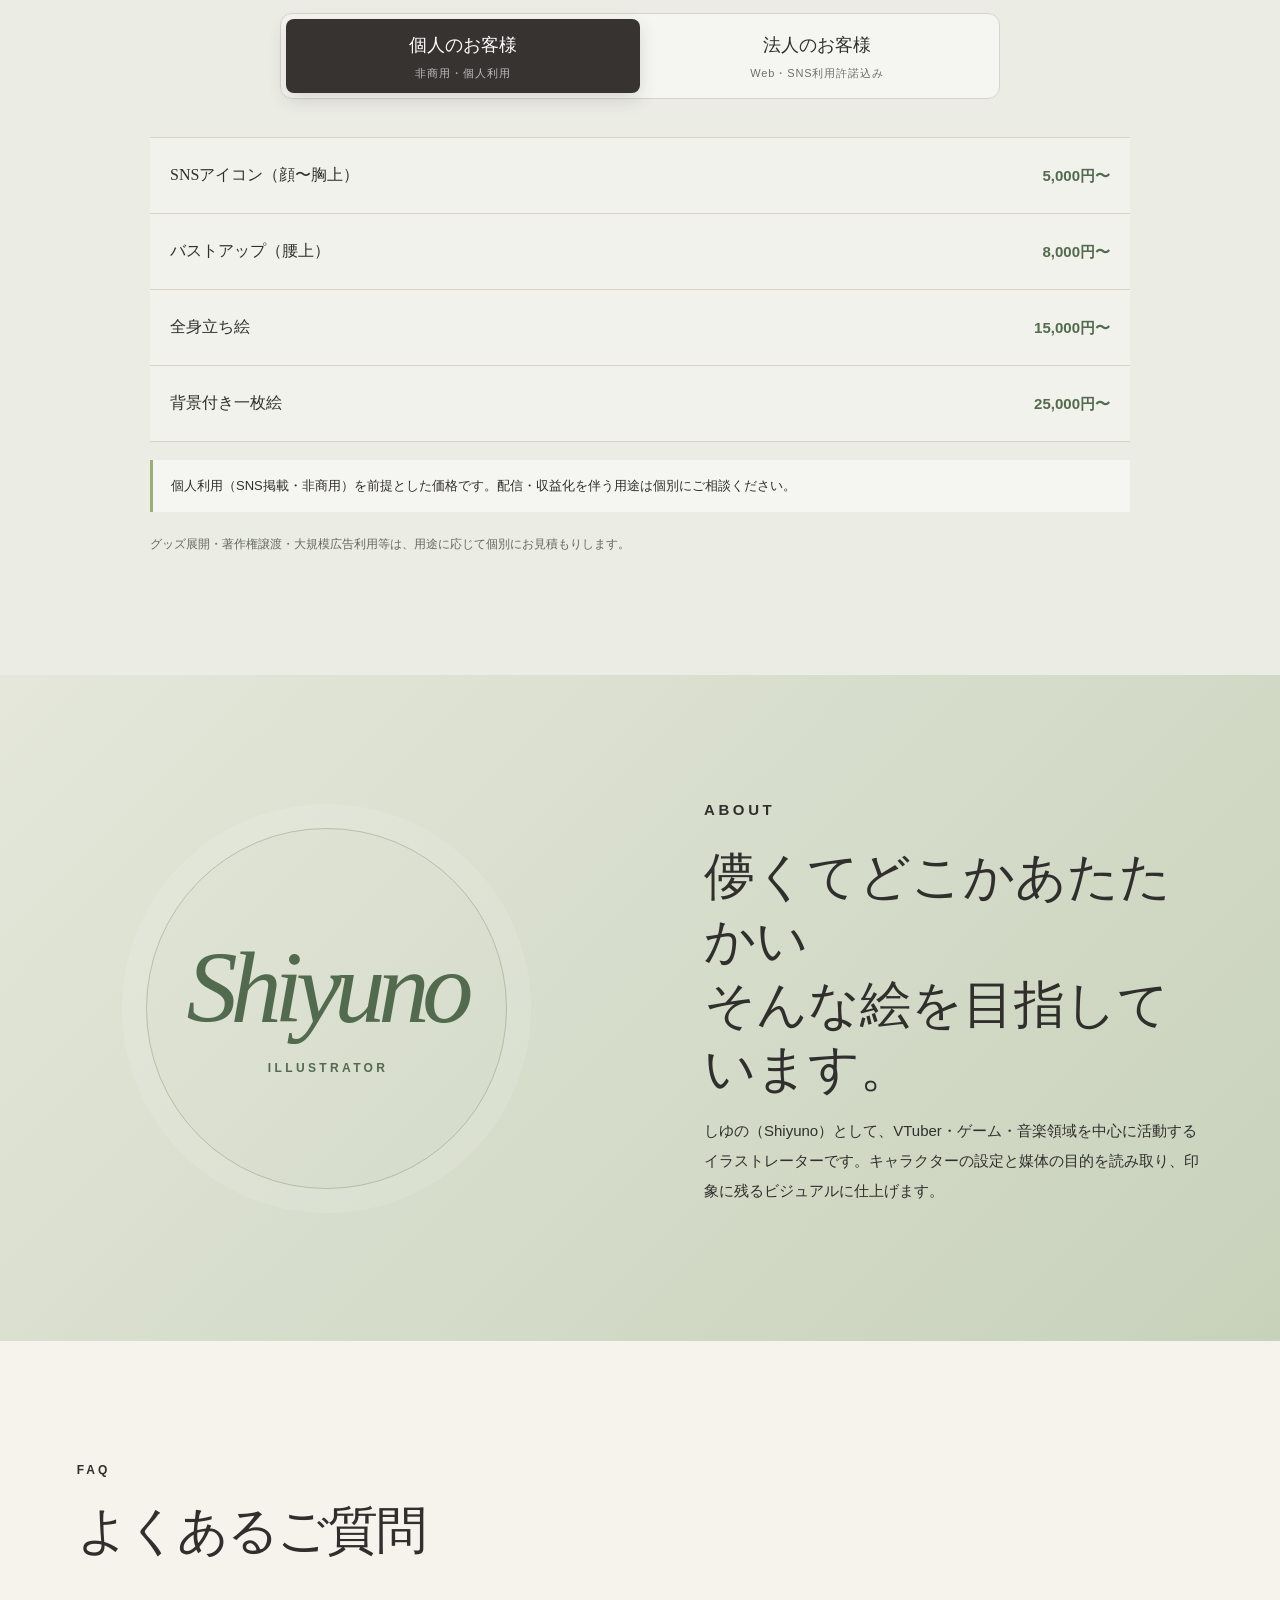
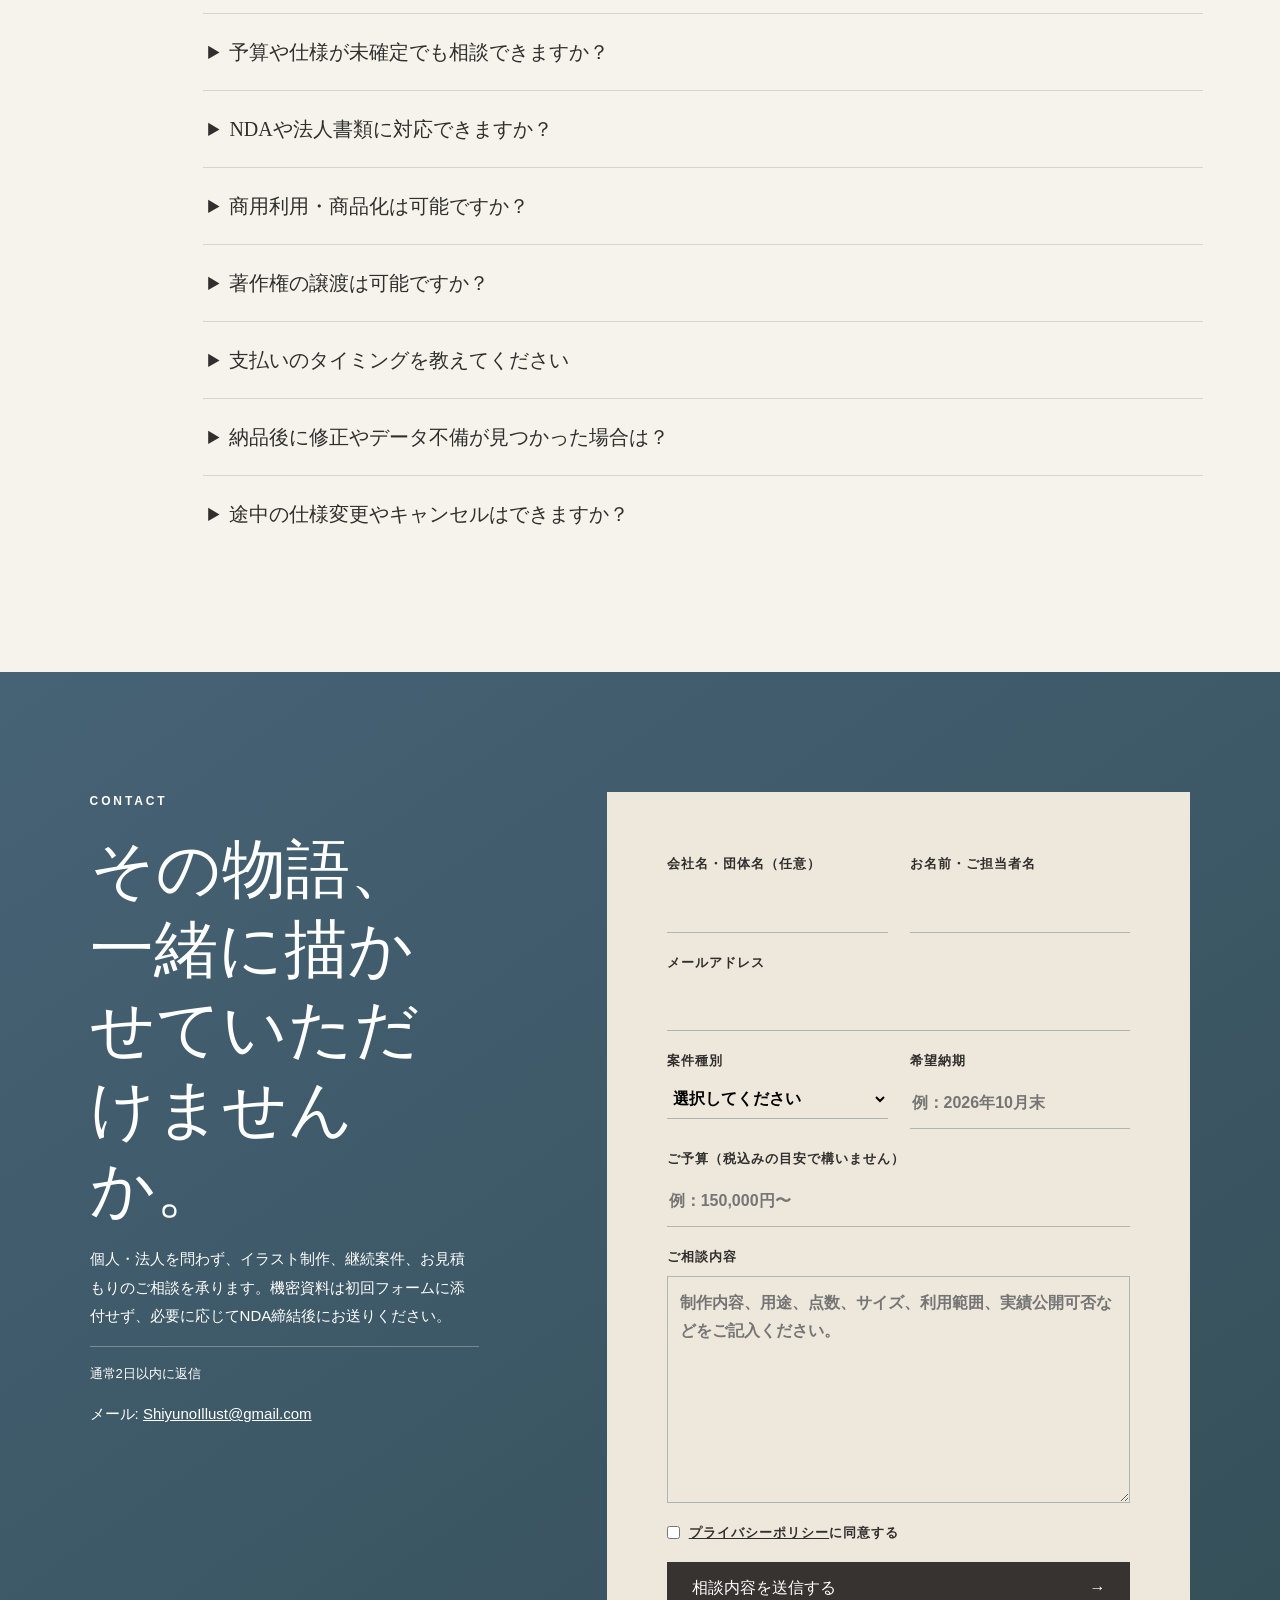
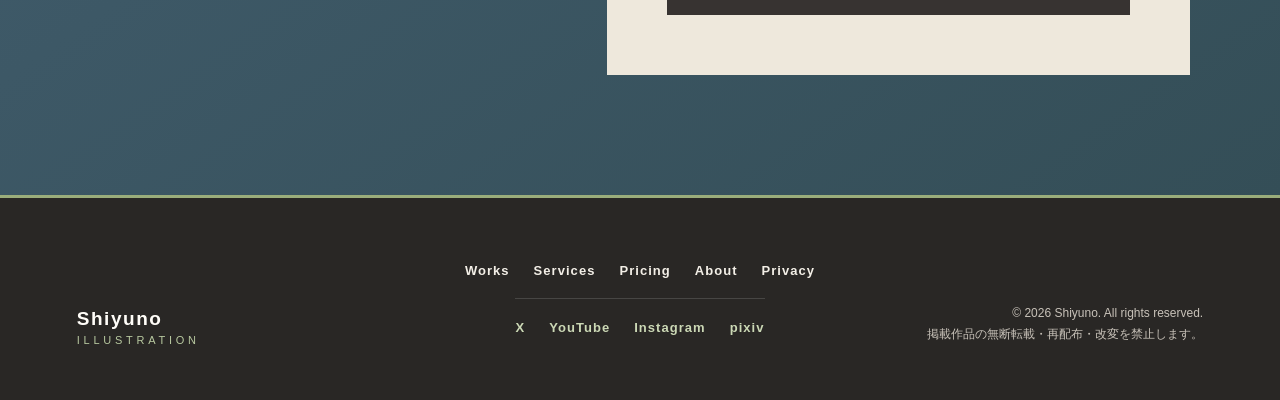
==== commit 133cf5fe: "実績欄の調整および修正" ====
--- a/index.html
+++ b/index.html
@@ -43,10 +43,14 @@
     })(window, document, "clarity", "script", "xwjob309hs");
   </script>
 </head>
+
 <body>
   <a class="skip" href="#main">本文へ移動</a>
   <header class="site-header">
-    <a class="brand" href="#top" aria-label="トップへ"><span>Shiyuno</span><small>ILLUSTRATION</small></a>
+    <a class="brand" href="#top" aria-label="トップへ">
+      <span>Shiyuno</span>
+      <small>ILLUSTRATION</small>
+    </a>
     <nav aria-label="メインナビゲーション">
       <a href="#works">Works</a><a href="#services">Services</a><a href="#pricing">Pricing</a><a href="#about">About</a>
       <a class="nav-cta" href="#contact">Contact</a>
@@ -54,10 +58,21 @@
     <details class="header-socials">
       <summary>SNS<span aria-hidden="true"></span></summary>
       <div class="header-social-menu" aria-label="公式SNS">
-        <a href="https://x.com/Shiyuno_off" target="_blank" rel="me noopener noreferrer"><b>X</b><small>旧Twitter</small></a>
-        <a href="https://youtube.com/channel/UCpWIjelq4PaW2kfeXT-petA?si=tGDuc0RMlZ_P8j4R" target="_blank" rel="me noopener noreferrer"><b>YouTube</b><small>Channel</small></a>
-        <a href="https://www.instagram.com/shiyuno_illust/" target="_blank" rel="me noopener noreferrer"><b>Instagram</b><small>Illustrations</small></a>
-        <a href="https://www.pixiv.net/users/43521996" target="_blank" rel="me noopener noreferrer"><b>pixiv</b><small>Portfolio</small></a>
+        <a href="https://x.com/Shiyuno_off" target="_blank" rel="me noopener noreferrer">
+          <b>X</b>
+          <small>旧Twitter</small>
+        </a>
+        <a href="https://youtube.com/channel/UCpWIjelq4PaW2kfeXT-petA?si=tGDuc0RMlZ_P8j4R" target="_blank" rel="me noopener noreferrer">
+          <b>YouTube</b>
+          <small>公開前</small>
+        </a>
+        <a href="https://www.pixiv.net/users/43521996" target="_blank" rel="me noopener noreferrer">
+          <b>pixiv</b>
+          <small>イラスト一覧</small>
+        </a>
+        <a href="https://www.instagram.com/shiyuno_illust/" target="_blank" rel="me noopener noreferrer">
+          <b>Instagram</b>
+        </a>
       </div>
     </details>
   </header>
@@ -65,34 +80,131 @@
   <main id="main">
     <section class="hero" id="top">
       <div class="hero-copy">
-        <p class="eyebrow">CHARACTER ILLUSTRATION</p>
-        <h1>儚くあたたかい<br><em>一瞬を。</em></h1>
-        <p class="lead">VTuber・ゲーム・MV・音楽・グッズなど、個人・法人を問わず、目的に合わせて納品仕様を設計し制作します。</p>
-        <div class="hero-actions"><a class="button primary" href="#works">作品を見る</a><a class="button text" href="#contact">ご相談はこちら →</a></div>
-        <dl class="status"><div><dt>STATUS</dt><dd><i></i>ご依頼受付中</dd></div><div><dt>REPLY</dt><dd>2日以内</dd></div></dl>
+        <p class="eyebrow">ILLUSTRATION</p>
+        <h1>
+          儚くあたたかい<br>
+          <em>一瞬を。</em>
+        </h1>
+        <p class="lead">MVイラスト・VTuberデザイン・スチルイラスト・グッズイラストなど</p>
+        <div class="hero-actions">
+          <a class="button primary" href="#works">作品を見る</a>
+          <a class="button text" href="#contact">ご相談はこちら →</a>
+        </div>
+        <dl class="status">
+          <div>
+            <dt>状況</dt>
+            <dd><i></i>ご依頼受付中</dd>
+          </div>
+          <div>
+            <dt>ご返信目安</dt>
+            <dd>2日以内</dd>
+          </div>
+        </dl>
       </div>
       <div class="hero-art character-hero featured-work">
         <img src="images/original/2024-2-5.jpg" width="2383" height="3280" fetchpriority="high" alt="緑髪の魔法使いが杖と帽子に手を添えるオリジナルイラスト">
         <span class="magic-ring ring-one" aria-hidden="true"></span>
         <span class="magic-ring ring-two" aria-hidden="true"></span>
-        <span class="magic-star star-one" aria-hidden="true">✦</span>
-        <span class="magic-star star-two" aria-hidden="true">✦</span>
-        <div class="art-caption"><b>ORIGINAL ILLUSTRATION</b><span>2024 / Character Artwork</span></div>
       </div>
     </section>
 
     <section class="section works" id="works">
-      <div class="section-head"><div><p class="eyebrow">SELECTED WORKS</p><h2>制作実績</h2></div></div>
-      <div class="work-group-head"><p class="eyebrow">PERSONAL WORKS</p><h3>自主制作</h3></div>
+      <div class="section-head"><div><p class="eyebrow">ACHIEVEMENTS</p><h2>制作実績</h2></div></div>
+      <div class="work-group-head commissioned-head"><p class="eyebrow">COMMISSIONS</p><h3>ご依頼</h3></div>
+      <div class="work-grid commission-grid">
+        <article class="work-card art-d" data-category="personal">
+          <div class="work-visual has-image">
+            <img src="images/work/personal/20261013_icon_1000×1000.jpg" width="1000" height="1000" loading="lazy" alt="カフェで飲み物を手にする青髪のキャラクターを描いたSNSアイコン用イラスト">
+          </div>
+          <div class="work-info">
+            <p>COMMISSION / PERSONAL</p>
+            <h3>SNS Icon Illustration</h3>
+            <dl>
+              <small><dd>個人様ご依頼　2026</dd></small>
+              <dd>SNSアイコン用イラスト</dd>
+            </dl>
+          </div>
+        </article>
+      </div>
+      <div class="work-group-head personal-works-head">
+        <p class="eyebrow">PERSONAL WORKS</p>
+        <h3>個人制作</h3>
+      </div>
       <div class="work-grid">
-        <article class="work-card tall art-a" data-category="vtuber"><div class="work-visual has-image"><img src="images/original/2024-2-5.jpg" width="2383" height="3280" alt="緑髪の魔法使いが杖と帽子に手を添えるオリジナルイラスト"></div><div class="work-info"><p>ORIGINAL / CHARACTER</p><h3>Forest Witch</h3><dl><div><dt>区分</dt><dd>オリジナル作品</dd></div><div><dt>制作</dt><dd>2024</dd></div></dl></div></article>
-        <article class="work-card art-b" data-category="game"><div class="work-visual has-image"><img src="images/original/2026-6-2.jpg" width="2373" height="3292" loading="lazy" alt="青空を背景に制服姿の黒髪キャラクターを描いたオリジナルイラスト"></div><div class="work-info"><p>ORIGINAL / CHARACTER</p><h3>Sky Portrait</h3><dl><div><dt>区分</dt><dd>オリジナル作品</dd></div><div><dt>制作</dt><dd>2026</dd></div></dl></div></article>
-        <article class="work-card art-c" data-category="game"><div class="work-visual has-image"><img src="images/funArt/endField/2026-5-26.jpg" width="2584" height="3866" loading="lazy" alt="木漏れ日の中のキャラクターを描いたアークナイツ：エンドフィールドのファンアート"></div><div class="work-info"><p>FAN ART / ENDFIELD</p><h3>ロッシ</h3><dl><div><dt>区分</dt><dd>ファンアート（非公式二次創作）</dd></div><div><dt>制作</dt><dd>2026</dd></div><div><dt>pixiv実績</dt><dd><a href="https://www.pixiv.net/ranking.php?mode=rookie&amp;content=all&amp;date=20260527&amp;p=6#276" target="_blank" rel="noopener noreferrer">ルーキーランキング 第276位</a><br><a href="https://www.pixiv.net/ranking.php?mode=rookie&amp;content=illust&amp;date=20260527&amp;p=5#247" target="_blank" rel="noopener noreferrer">イラストルーキーランキング 第247位</a><br><small>2026年5月27日</small></dd></div><div><dt>権利表記</dt><dd>本作品は非公式のファンアートです。<br>『アークナイツ：エンドフィールド』および関連するキャラクター等の権利は権利者に帰属します。</dd></div></dl></div></article>
-        <article class="work-card wide sd-work" data-category="sd goods vtuber"><div class="work-visual sd-sheet"><a href="images/original/SD/イラスト.jpg" target="_blank" rel="noopener" aria-label="SDキャラクターのイラストシートを原寸で開く"><img src="images/original/SD/イラスト.jpg" width="5665" height="2894" loading="lazy" alt="魔法使いのSDキャラクター全身と表情差分6種をまとめたイラストシート"></a></div><div class="work-info"><p>ORIGINAL / SD CHARACTER</p><h3>SD Character Expressions</h3><dl><div><dt>区分</dt><dd>オリジナル作品</dd></div><div><dt>内容</dt><dd>SDキャラクター・全身・表情差分6種</dd></div><div><dt>用途例</dt><dd>配信素材・SNS・グッズ</dd></div></dl><small>画像を選択すると原寸で表示します</small></div></article>
-      </div>
-      <div class="work-group-head commissioned-head"><p class="eyebrow">COMMISSIONS</p><h3>ご依頼作品</h3></div>
-      <div class="work-grid commission-grid">
-        <article class="work-card art-d" data-category="personal"><div class="work-visual has-image"><img src="images/work/personal/20261013_icon_1000×1000.jpg" width="1000" height="1000" loading="lazy" alt="カフェで飲み物を手にする青髪のキャラクターを描いたSNSアイコンイラスト"></div><div class="work-info"><p>COMMISSION / PERSONAL</p><h3>SNS Icon Illustration</h3><dl><div><dt>区分</dt><dd>個人依頼</dd></div><div><dt>内容</dt><dd>SNSアイコン用イラスト</dd></div><div><dt>制作</dt><dd>2026</dd></div></dl></div></article>
+        <article class="work-card art-a" data-category="vtuber">
+          <div class="work-visual has-image">
+            <img src="images/original/2024-2-5.jpg" width="2383" height="3280" alt="緑髪の魔法使いが杖と帽子に手を添えるオリジナルイラスト">
+          </div>
+          <div class="work-info">
+            <p>ORIGINAL / CHARACTER</p>
+            <h3>小さな魔法使い</h3>
+            <dl>
+              <div>
+                <small><dd>オリジナル作品　2024</dd></small>
+                <dd>アイコン用　代理キャライラスト</dd>
+              </div>
+        </article>
+        <article class="work-card art-b" data-category="game">
+          <div class="work-visual has-image">
+            <img src="images/original/2026-6-2.jpg" width="2373" height="3292" loading="lazy" alt="青空を背景に制服姿の黒髪キャラクターを描いたオリジナルイラスト">
+          </div>
+          <div class="work-info">
+            <p>ORIGINAL / CHARACTER</p>
+            <h3>ある青空の日</h3>
+            <dl>
+              <div>
+                <small><dd>オリジナル作品　2026</dd></small>
+                <dd>オリジナルキャラクターイラスト</dd>
+              </div>
+            </dl>
+          </div>
+        </article>
+        <article class="work-card art-c" data-category="game">
+          <div class="work-visual has-image">
+            <img src="images/funArt/endField/2026-5-26.jpg" width="2584" height="3866" loading="lazy" alt="木漏れ日の中のキャラクターを描いたアークナイツ：エンドフィールドのファンアート">
+          </div>
+          <div class="work-info">
+            <p>FAN ART / ENDFIELD</p>
+            <h3>ロッシ</h3>
+            <dl>
+              <div>
+                <small><dd>ファンアート（非公式二次創作）　2026</dd></small>
+              </div>
+              <div class="pixiv-result">
+                <dt>pixiv 2026/5/27</dt>
+                <dd>
+                  <a href="https://www.pixiv.net/ranking.php?mode=rookie&amp;content=all&amp;date=20260527&amp;p=6#276" target="_blank" rel="noopener noreferrer">ルーキーランキング 第276位</a>
+                  <br>
+                  <a href="https://www.pixiv.net/ranking.php?mode=rookie&amp;content=illust&amp;date=20260527&amp;p=5#247" target="_blank" rel="noopener noreferrer">イラストルーキーランキング 第247位</a>
+                  <br>
+                </dd>
+              </div>
+              <div>
+                <dt>権利表記</dt>
+                <dd>本作品は非公式のファンアートです。<br>『アークナイツ：エンドフィールド』および関連するキャラクター等の権利は権利者に帰属します。</dd>
+              </div>
+            </dl>
+          </div>
+        </article>
+        <article class="work-card wide sd-work" data-category="sd goods vtuber">
+          <div class="work-visual sd-sheet">
+            <img src="images/original/SD/イラスト.jpg" width="5665" height="2894" loading="lazy" alt="魔法使いのSDキャラクター全身と表情差分6種をまとめたイラストシート">
+          </div>
+          <div class="work-info">
+            <p>ORIGINAL / SD CHARACTER</p>
+            <h3>SDキャラクター差分</h3>
+            <dl>
+              <div>
+                <small><dd>オリジナル作品　2026</dd></small>
+                <dd>SDキャラクター・全身・表情差分6種</dd>
+              </div>
+              <div>
+                <dt>用途例</dt>
+                <dd>配信素材・グッズ</dd>
+              </div>
+            </dl>
+          </div>
+        </article>
       </div>
     </section>
 
--- a/character-theme.css
+++ b/character-theme.css
@@ -117,7 +117,6 @@
 .sd-sheet a { position:absolute;inset:0;display:block; }
 .sd-sheet img { width:100%;height:100%;object-fit:contain;background:#fff; }
 .sd-sheet span { position:absolute;right:16px;top:16px;padding:4px 8px;background:rgba(48,47,45,.55);backdrop-filter:blur(4px); }
-.sd-work .work-info dl div:last-child { border-bottom:1px solid #eee; }
 
 .filters button.active { background:var(--moss); }
 .work-card { border:1px solid rgba(48,47,45,.07);box-shadow:0 10px 35px rgba(48,47,45,.05); }
@@ -404,5 +403,26 @@
 .work-group-head { margin:0 0 22px; }
 .work-group-head .eyebrow { margin-bottom:5px;color:var(--moss); }
 .work-group-head h3 { margin:0;font-family:var(--serif);font-size:clamp(24px,3vw,34px);font-weight:500;line-height:1.35; }
-.commissioned-head { margin-top:76px; }
+.commissioned-head { margin-top:0; }
+.personal-works-head { margin-top:104px; }
 .commission-grid .work-card:not(.tall) .work-visual.has-image img { object-position:center 60%; }
+.commission-grid .work-info dl { border-top:1px solid #eee;padding-top:5px; }
+.commission-grid .work-info dl dd,
+.works > .work-grid:not(.commission-grid) .work-info dl dd { display:block;margin:0;padding:5px 0;font-size:12px; }
+.works > .work-grid:not(.commission-grid) .work-info dl { border-top:1px solid #eee;padding-top:5px; }
+.works > .work-grid:not(.commission-grid) .work-info dl div { display:block;border-top:0;font-size:12px; }
+.works > .work-grid:not(.commission-grid) > .sd-work { grid-column:1 / -1; }
+.works .work-info dl .pixiv-result { display:block; }
+.works .work-info dl .pixiv-result dt { width:auto; }
+.sd-work .work-info { max-width:calc((100% - 16px) / 2); }
+.works .work-grid .work-card .work-visual { height:300px;min-height:300px; }
+.works .work-grid .work-card .sd-sheet { height:auto;min-height:0;aspect-ratio:5665 / 2894; }
+
+@media(max-width:900px) {
+  .sd-work .work-info { max-width:100%; }
+}
+
+@media(max-width:560px) {
+  .works .work-grid .work-card .work-visual { height:340px;min-height:340px; }
+  .works .work-grid .work-card .sd-sheet { height:auto;min-height:0; }
+}
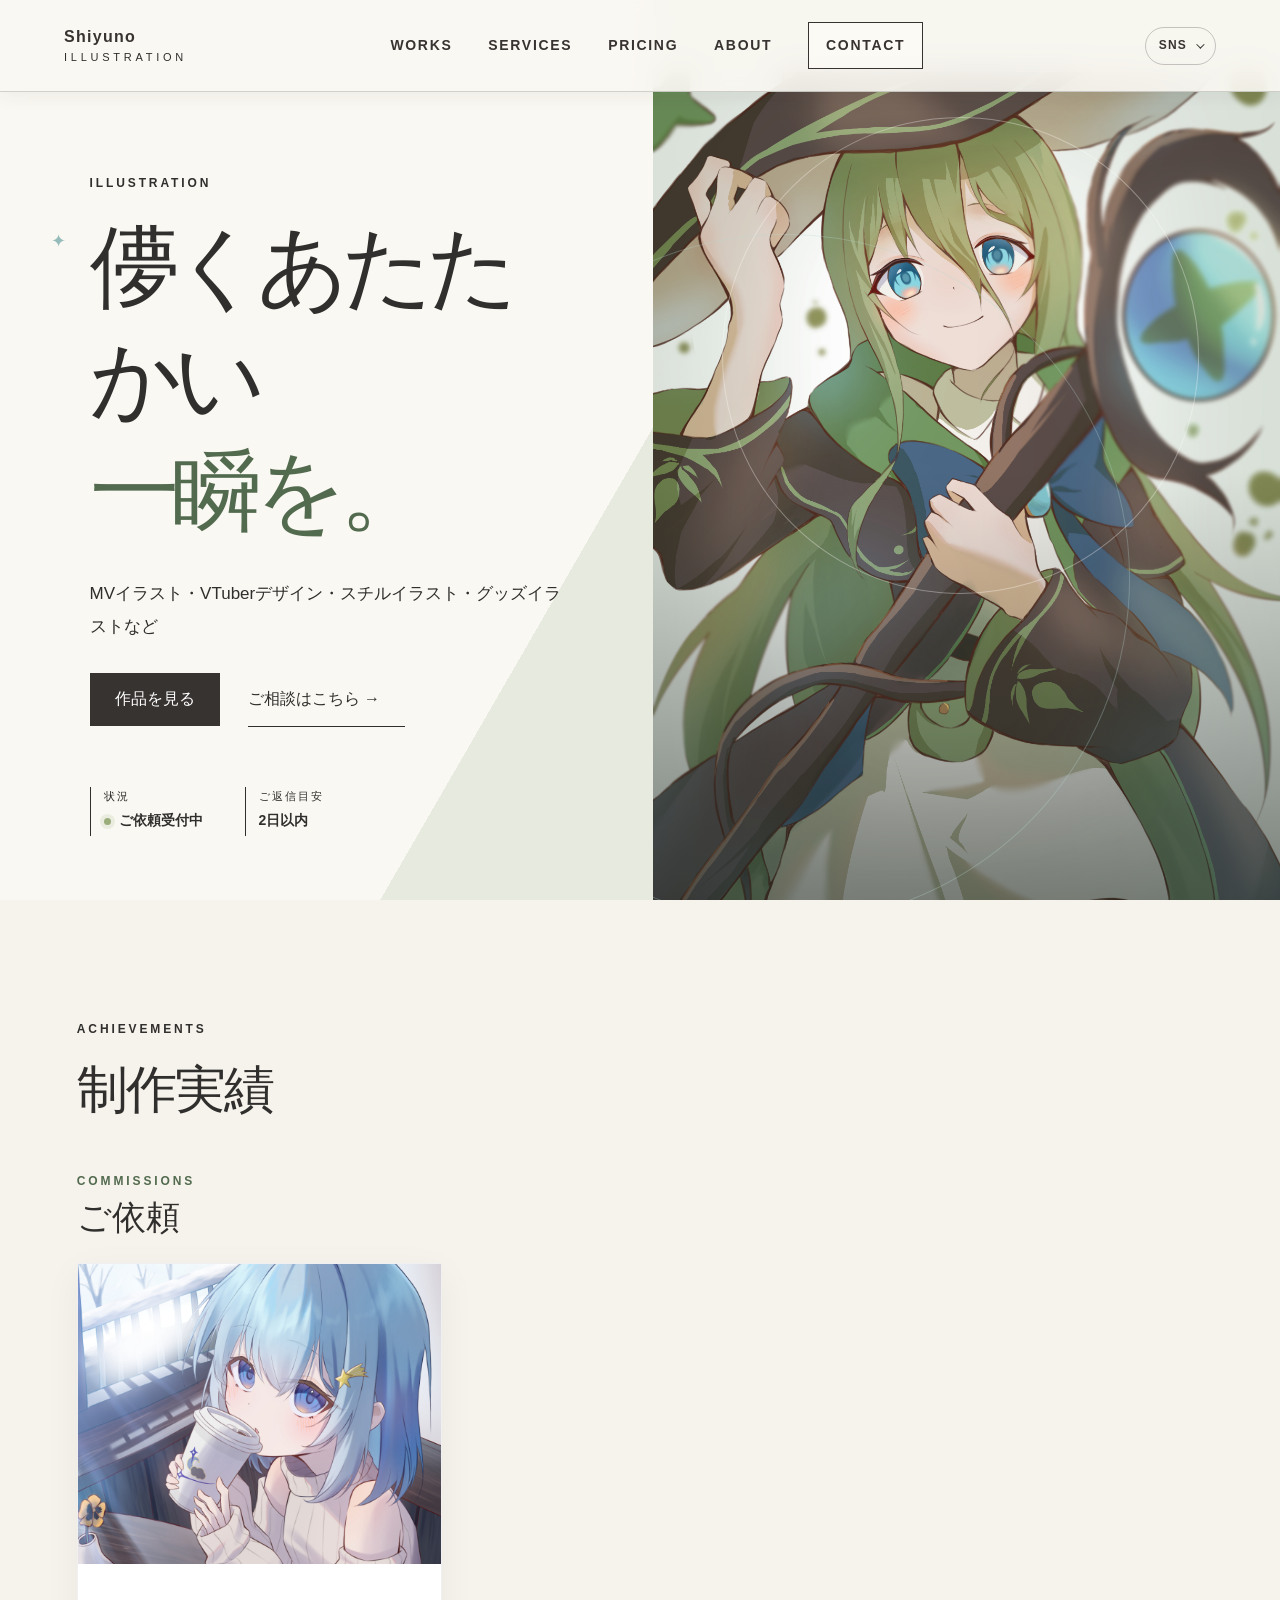
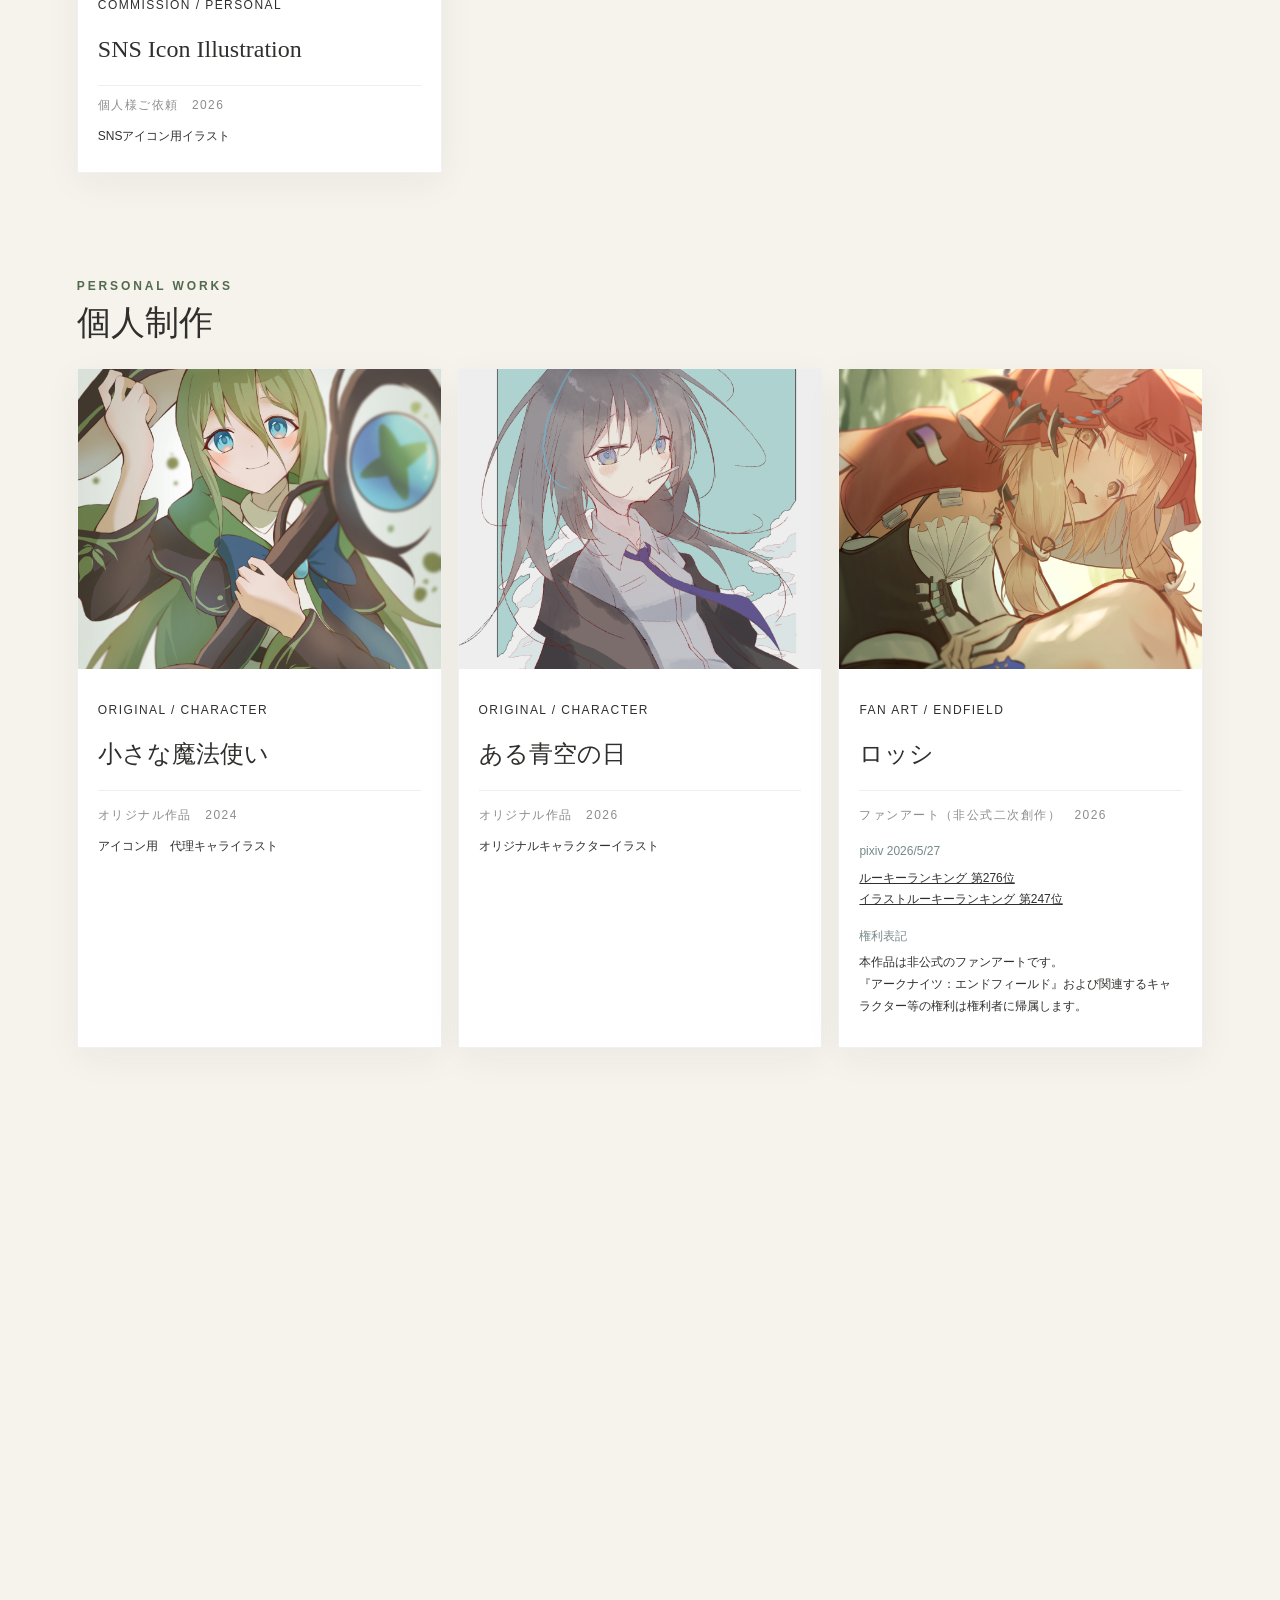
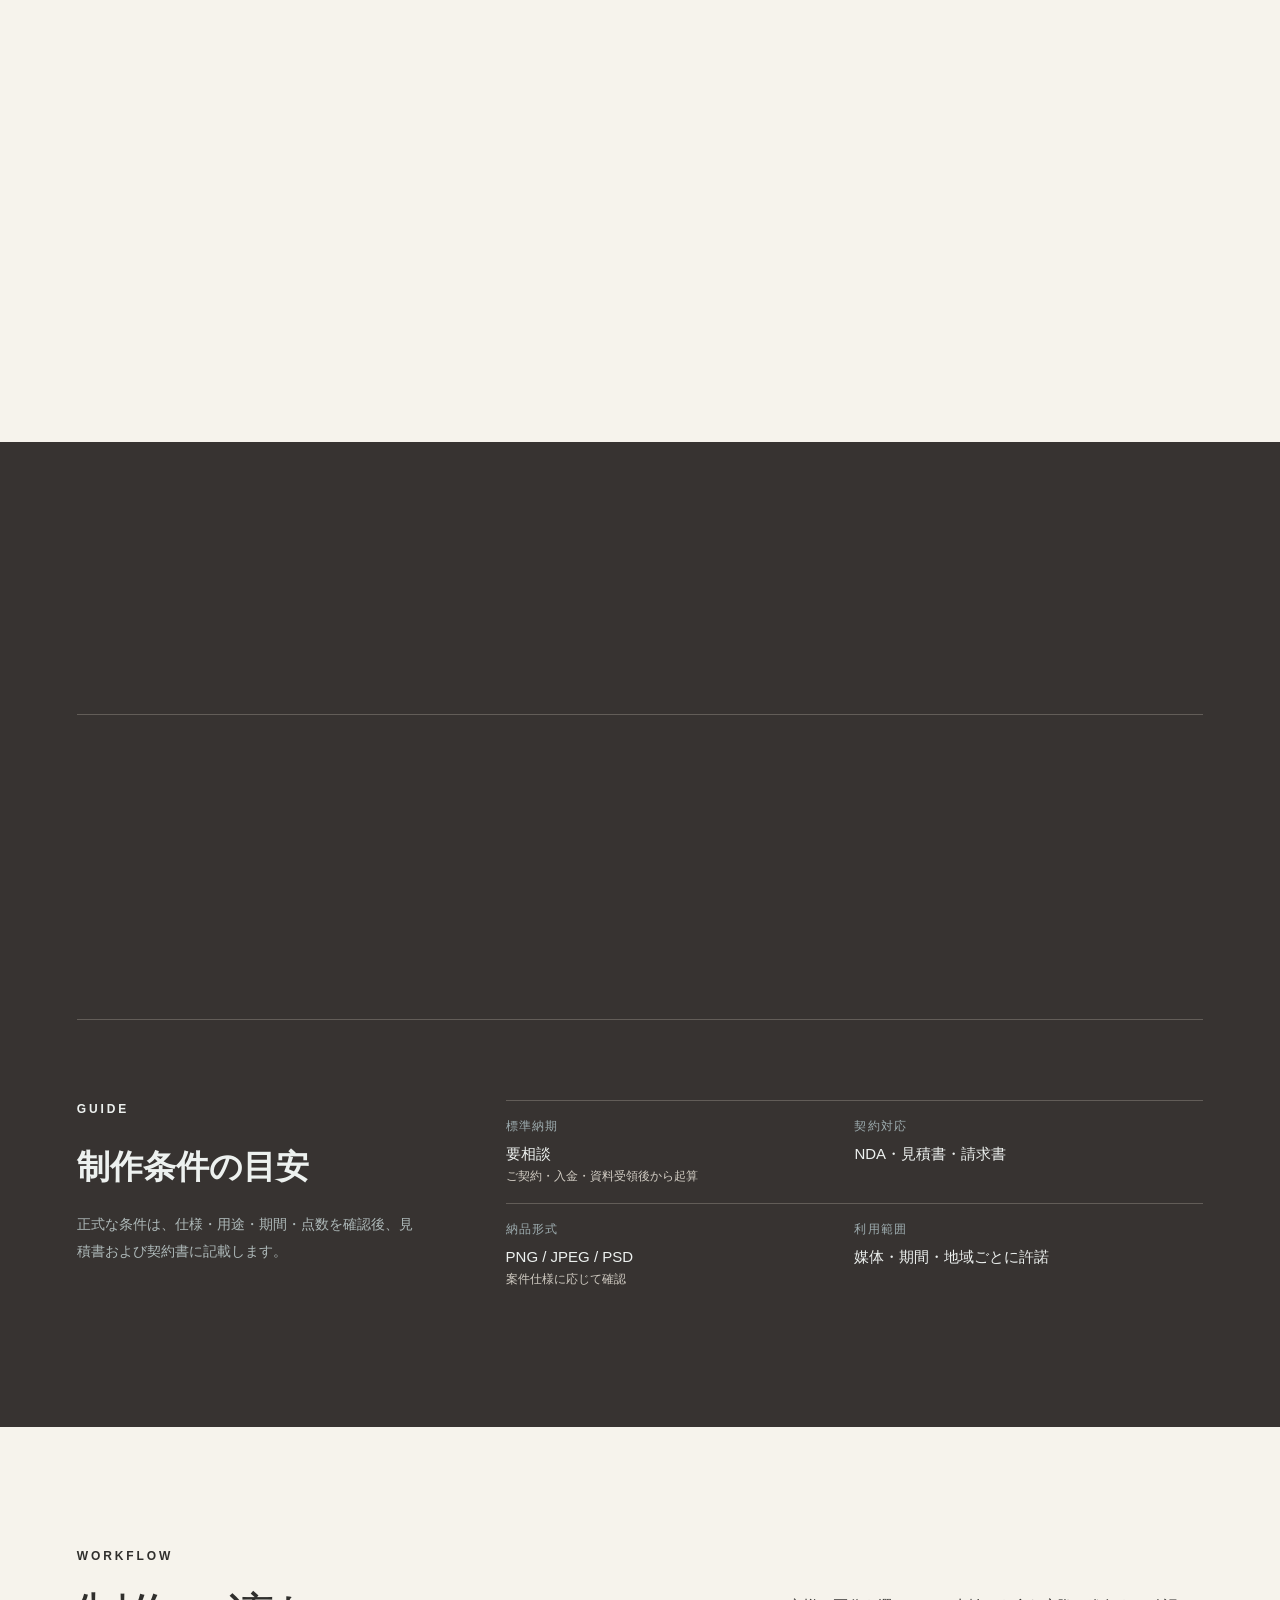
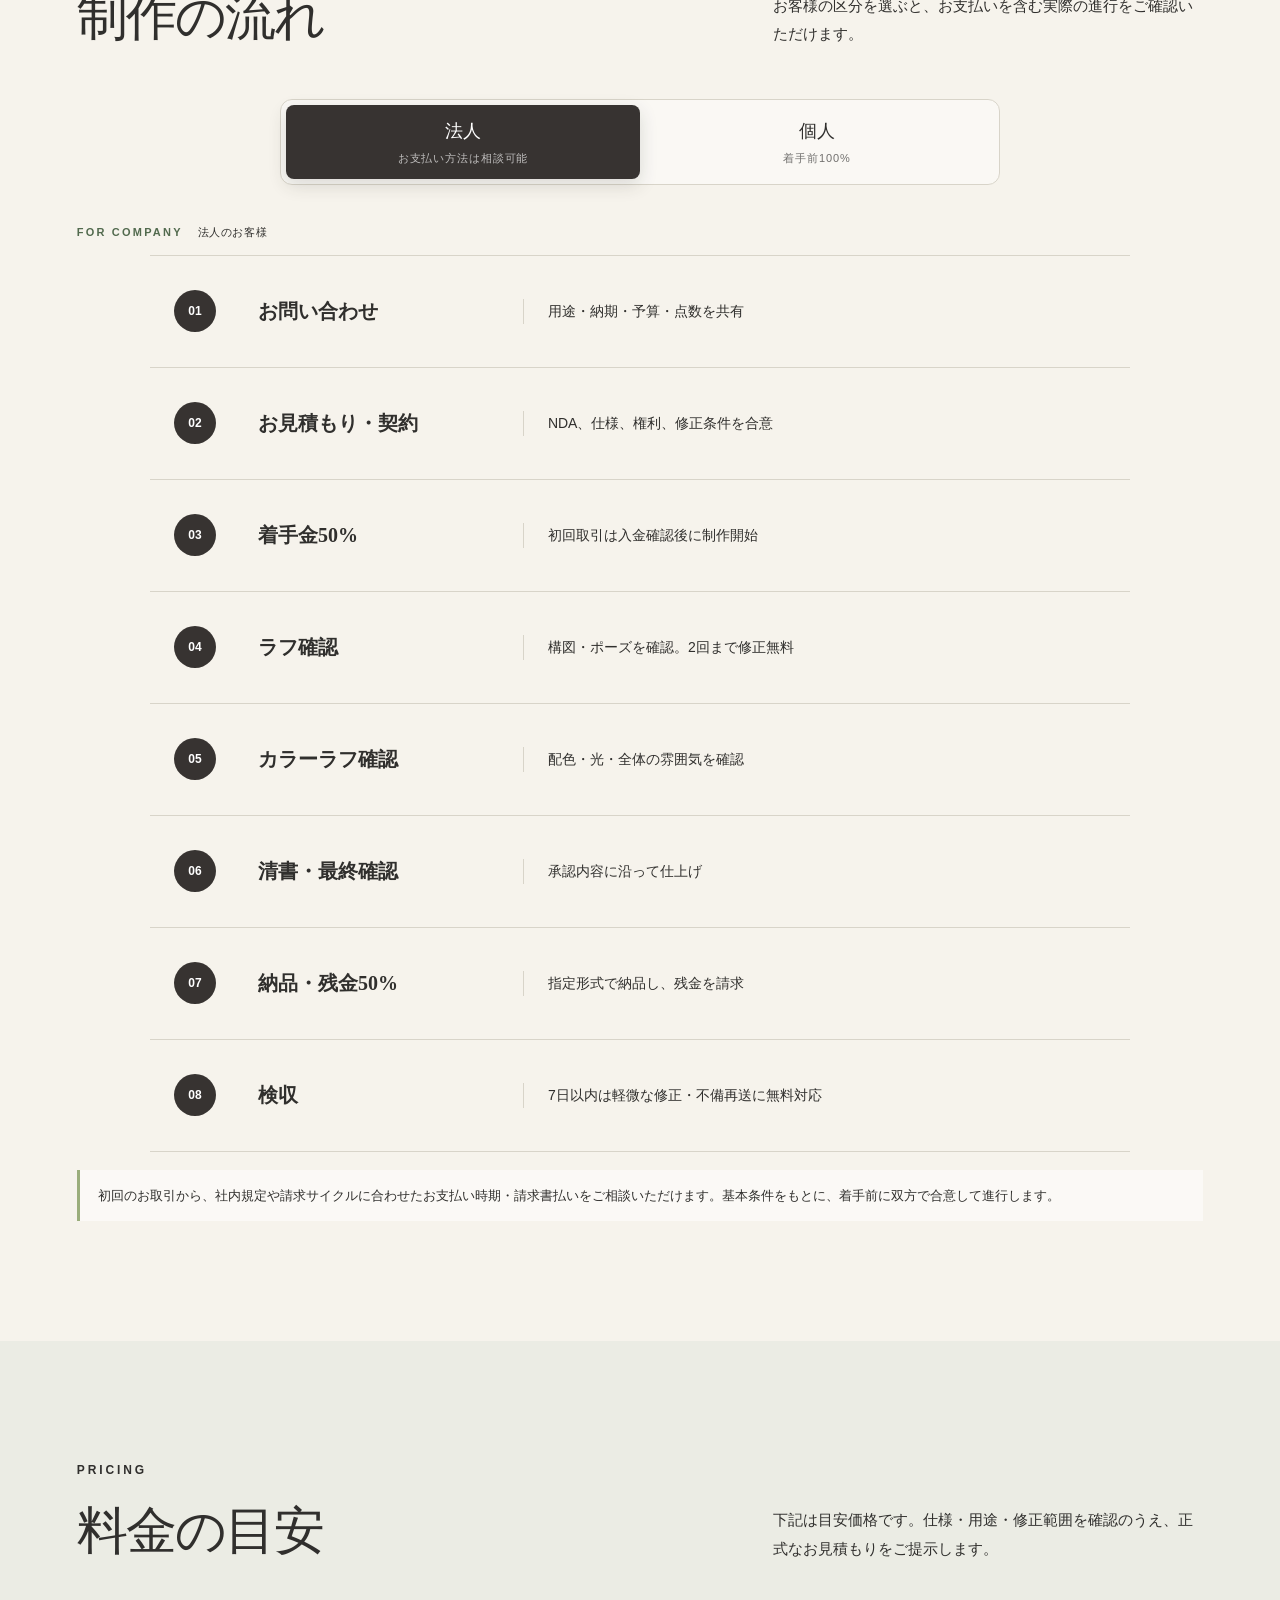
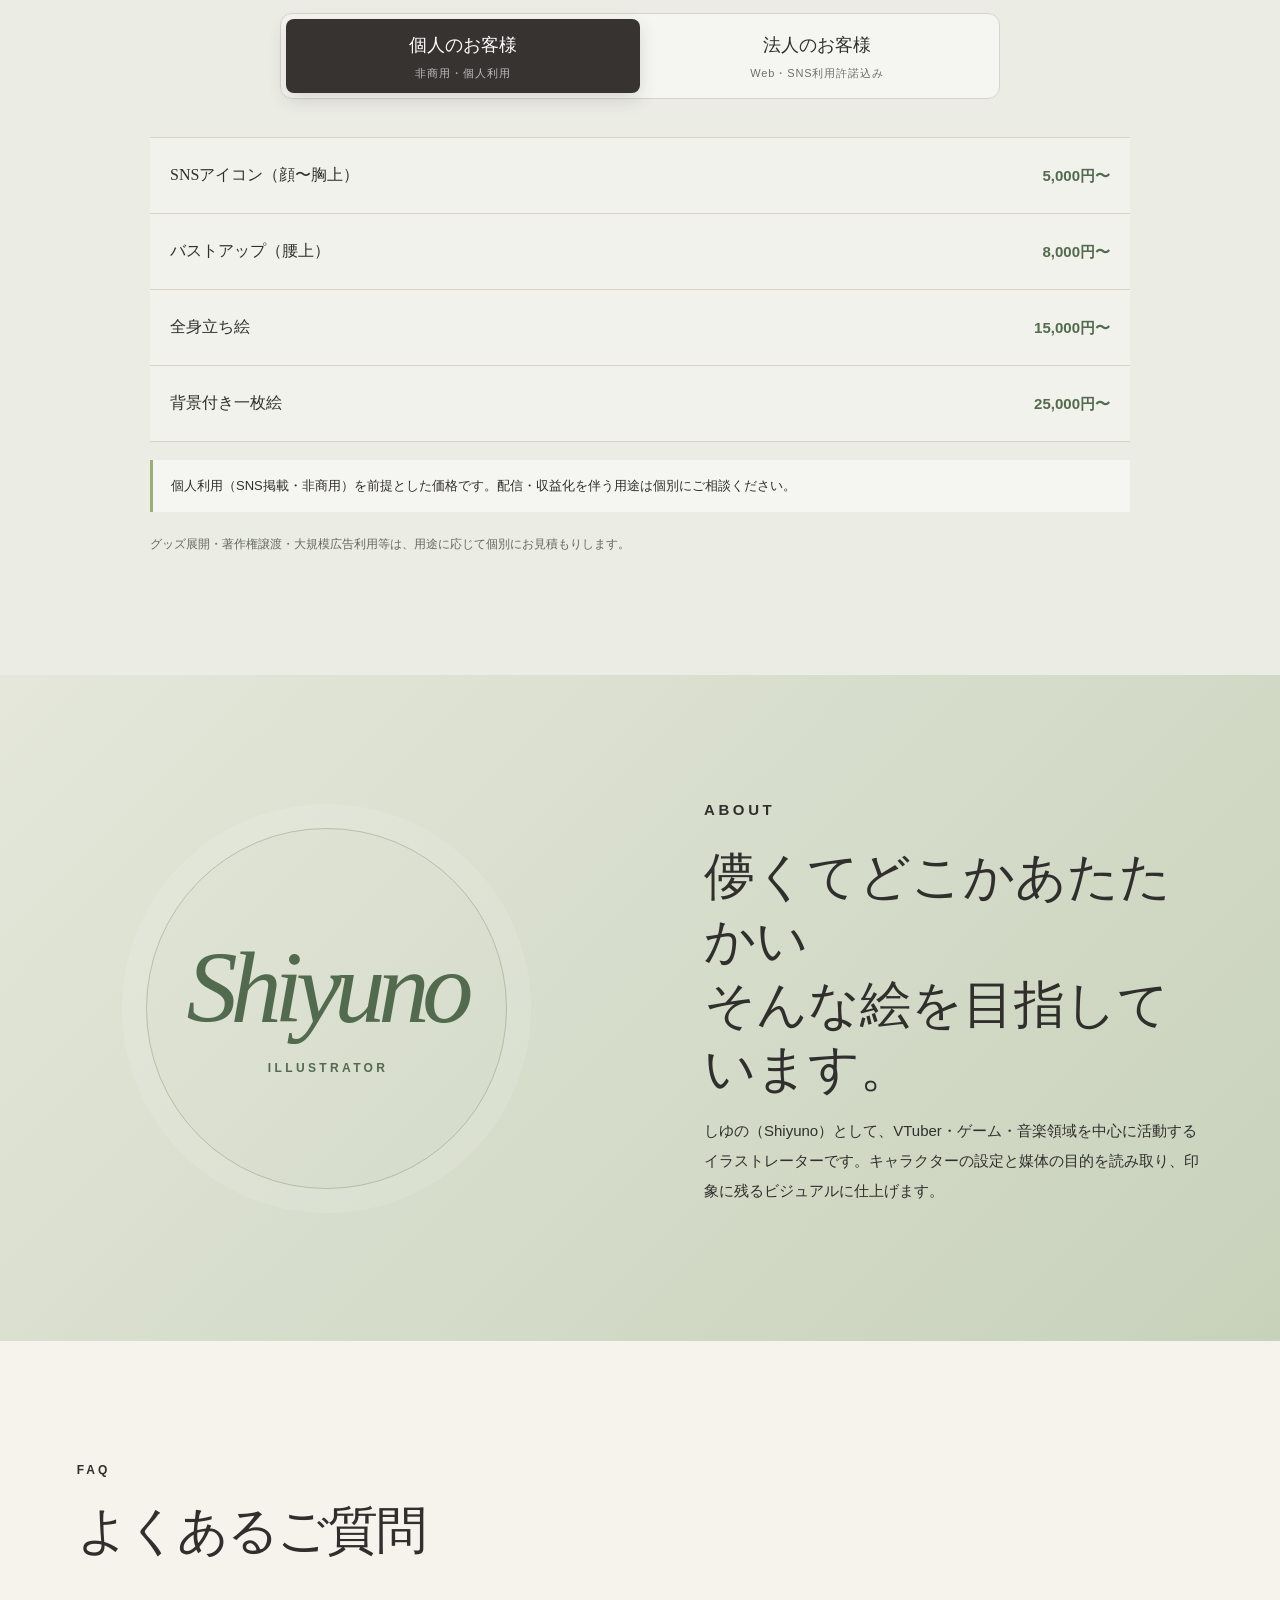
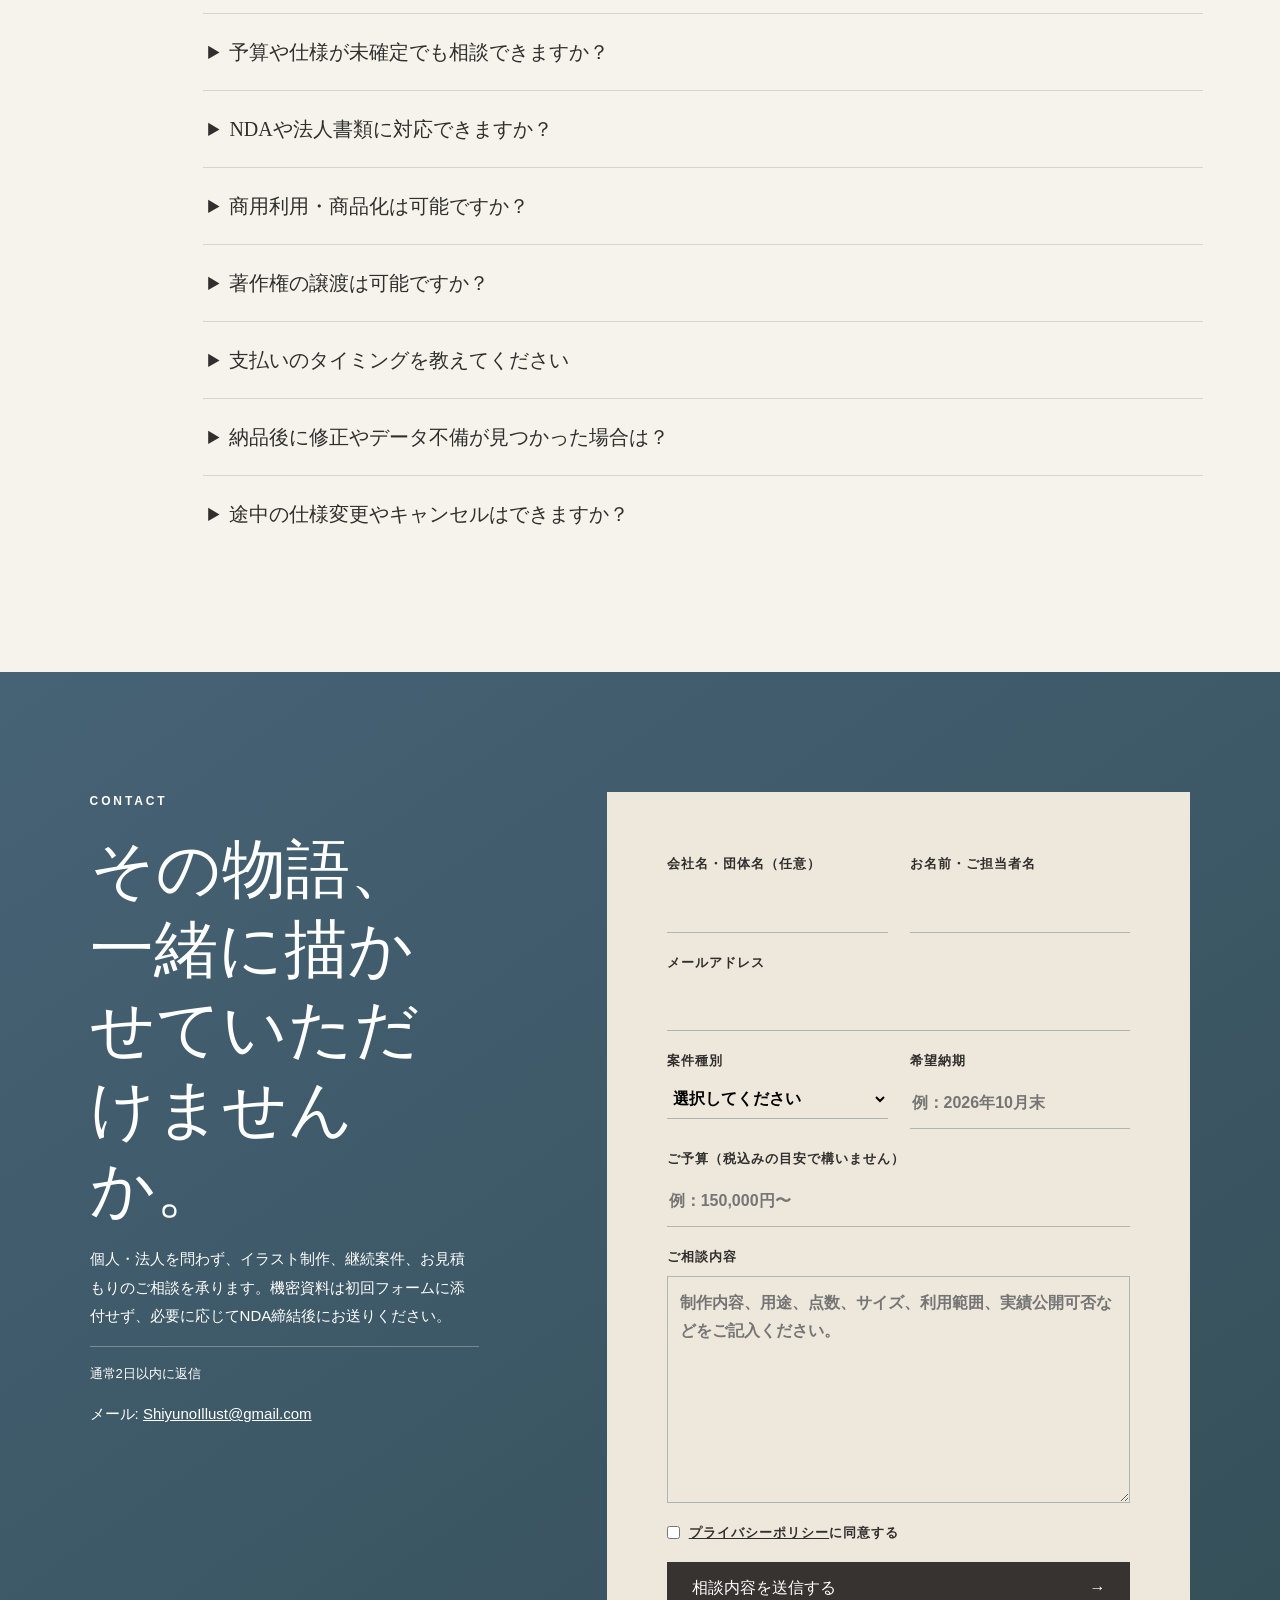
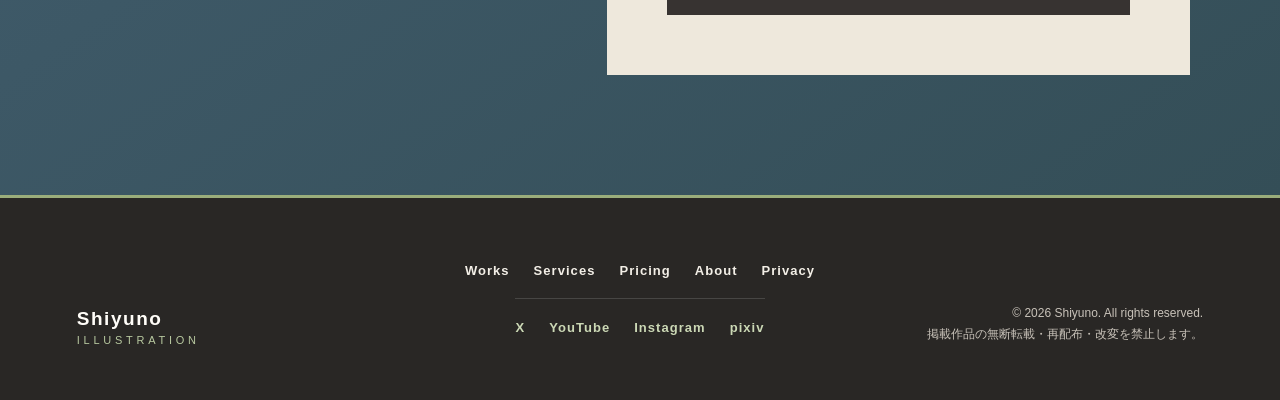
==== commit ebab2ac0: "サービス内容文言修正" ====
--- a/index.html
+++ b/index.html
@@ -209,12 +209,38 @@
     </section>
 
     <section class="section services" id="services">
-      <div class="section-head light"><div><p class="eyebrow">SERVICES</p><h2>ご相談いただけること</h2></div><p>仕様が固まっていない段階でも、媒体と目的に合わせて必要な納品物を整理します。</p></div>
+      <div class="section-head light">
+        <div>
+          <p class="eyebrow">SERVICES</p>
+          <h2>ご相談いただけること</h2>
+        </div>
+        <p>仕様が固まっていなくても気軽にご相談ください。</p>
+      </div>
       <div class="service-grid">
-        <article><b>01</b><h3>キャラクター制作</h3><p>立ち絵、設定画、衣装・表情差分、SD、一枚イラストまで幅広く対応。</p><span>VTuber / Game / IP</span></article>
-        <article><b>02</b><h3>キービジュアル</h3><p>周年、告知、イベント、広告など、世界観と訴求目的を両立する一枚絵。</p><span>Promotion / Event</span></article>
-        <article><b>03</b><h3>MV・音楽</h3><p>MV・歌ってみた・ジャケット・サムネイルなど、用途に合わせたイラスト制作。</p><span>MV / Jacket / Thumbnail</span></article>
-        <article><b>04</b><h3>グッズ展開</h3><p>アクリルスタンド、カード、タペストリーなどグッズ展開を想定したイラスト制作。</p><span>Goods / Print</span></article>
+        <article>
+          <b>01</b>
+          <h3>キャラクター制作</h3>
+          <p>立ち絵、三面図、衣装、SDキャラクター、一枚イラストまで幅広く対応</p>
+          <span>VTuber / Game / IP</span>
+        </article>
+        <article>
+          <b>02</b>
+          <h3>キービジュアル</h3>
+          <p>周年、告知、イベント、広告など、世界観を演出するイラスト制作</p>
+          <span>Promotion / Event</span>
+        </article>
+        <article>
+          <b>03</b>
+          <h3>MV・音楽</h3>
+          <p>MV・歌ってみた・ジャケット・サムネイルなど、用途に合わせたイラスト制作</p>
+          <span>MV / Jacket / Thumbnail</span>
+        </article>
+        <article>
+          <b>04</b>
+          <h3>グッズ</h3>
+          <p>アクリルスタンド、カード、タペストリーなどグッズ用のイラスト制作</p>
+          <span>Goods / Print</span>
+        </article>
       </div>
       <div class="conditions">
         <div><p class="eyebrow">GUIDE</p><h3>制作条件の目安</h3><p>正式な条件は、仕様・用途・期間・点数を確認後、見積書および契約書に記載します。</p></div>
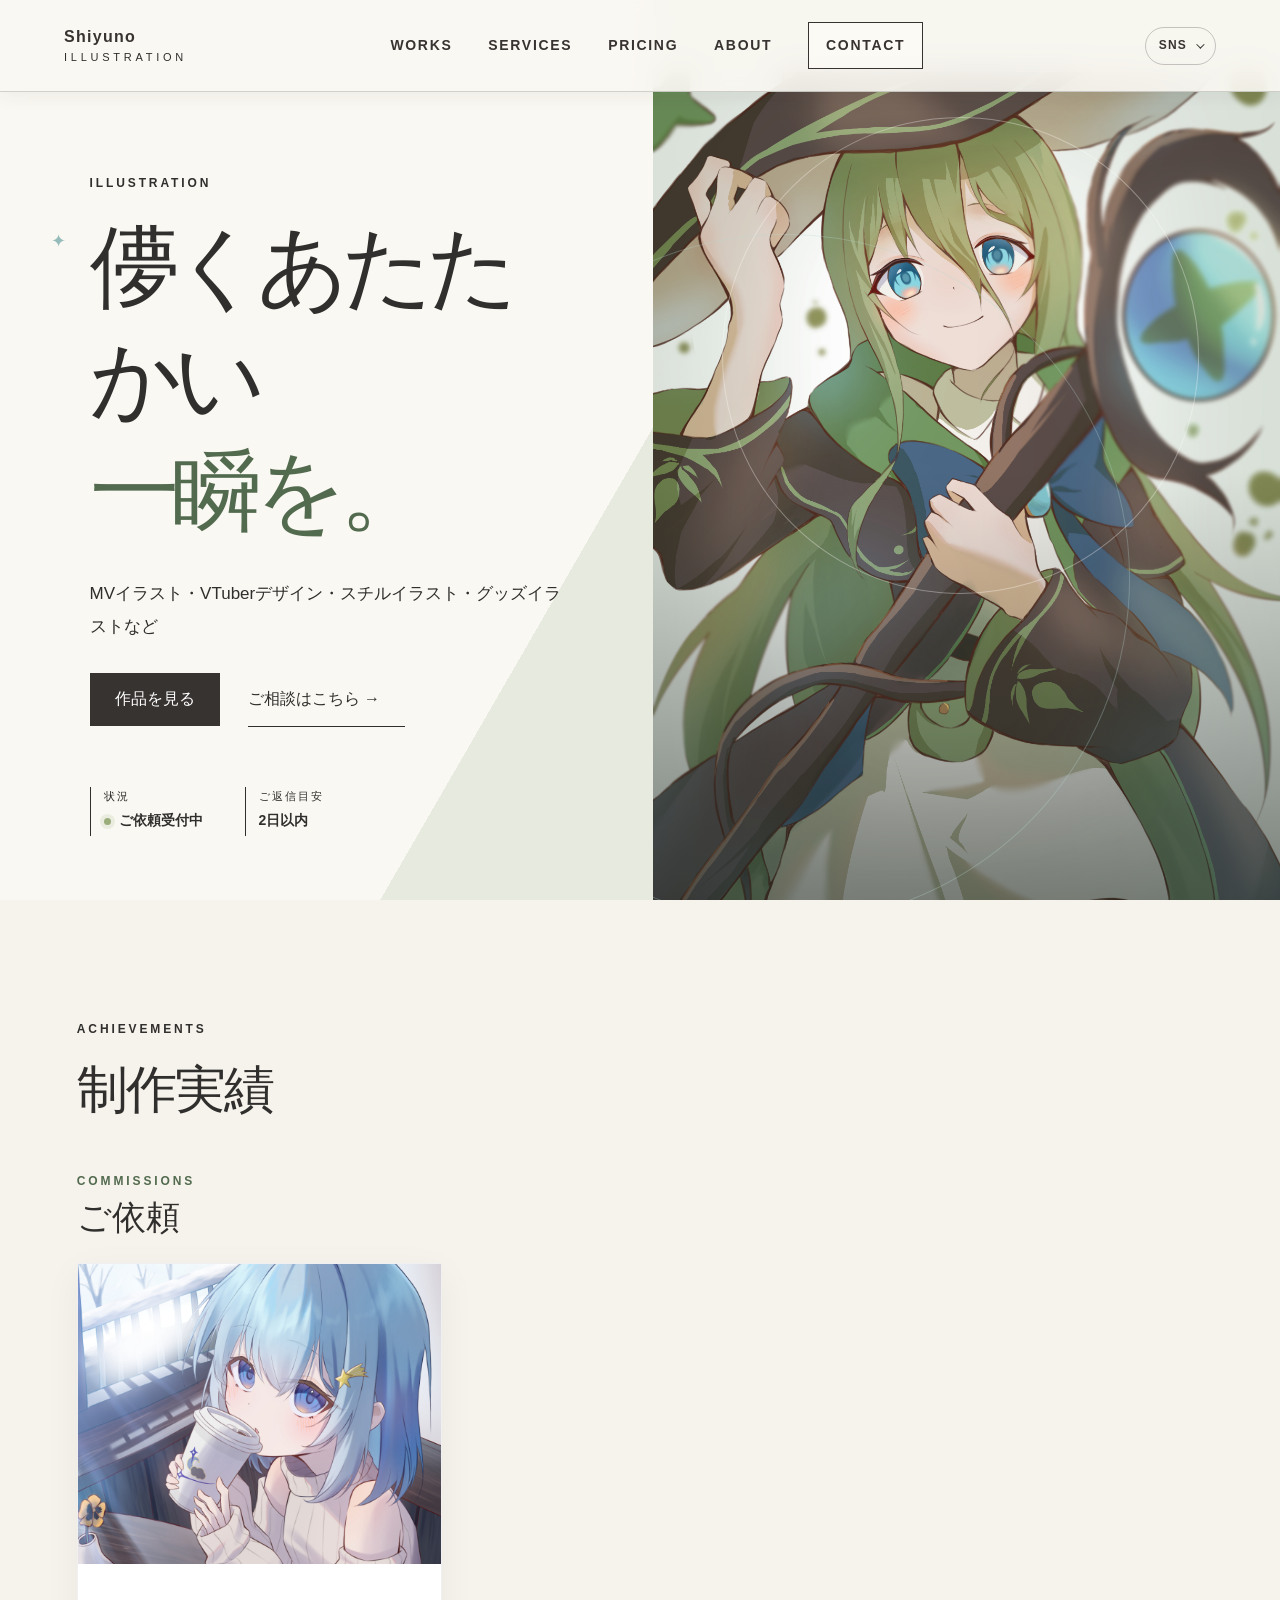
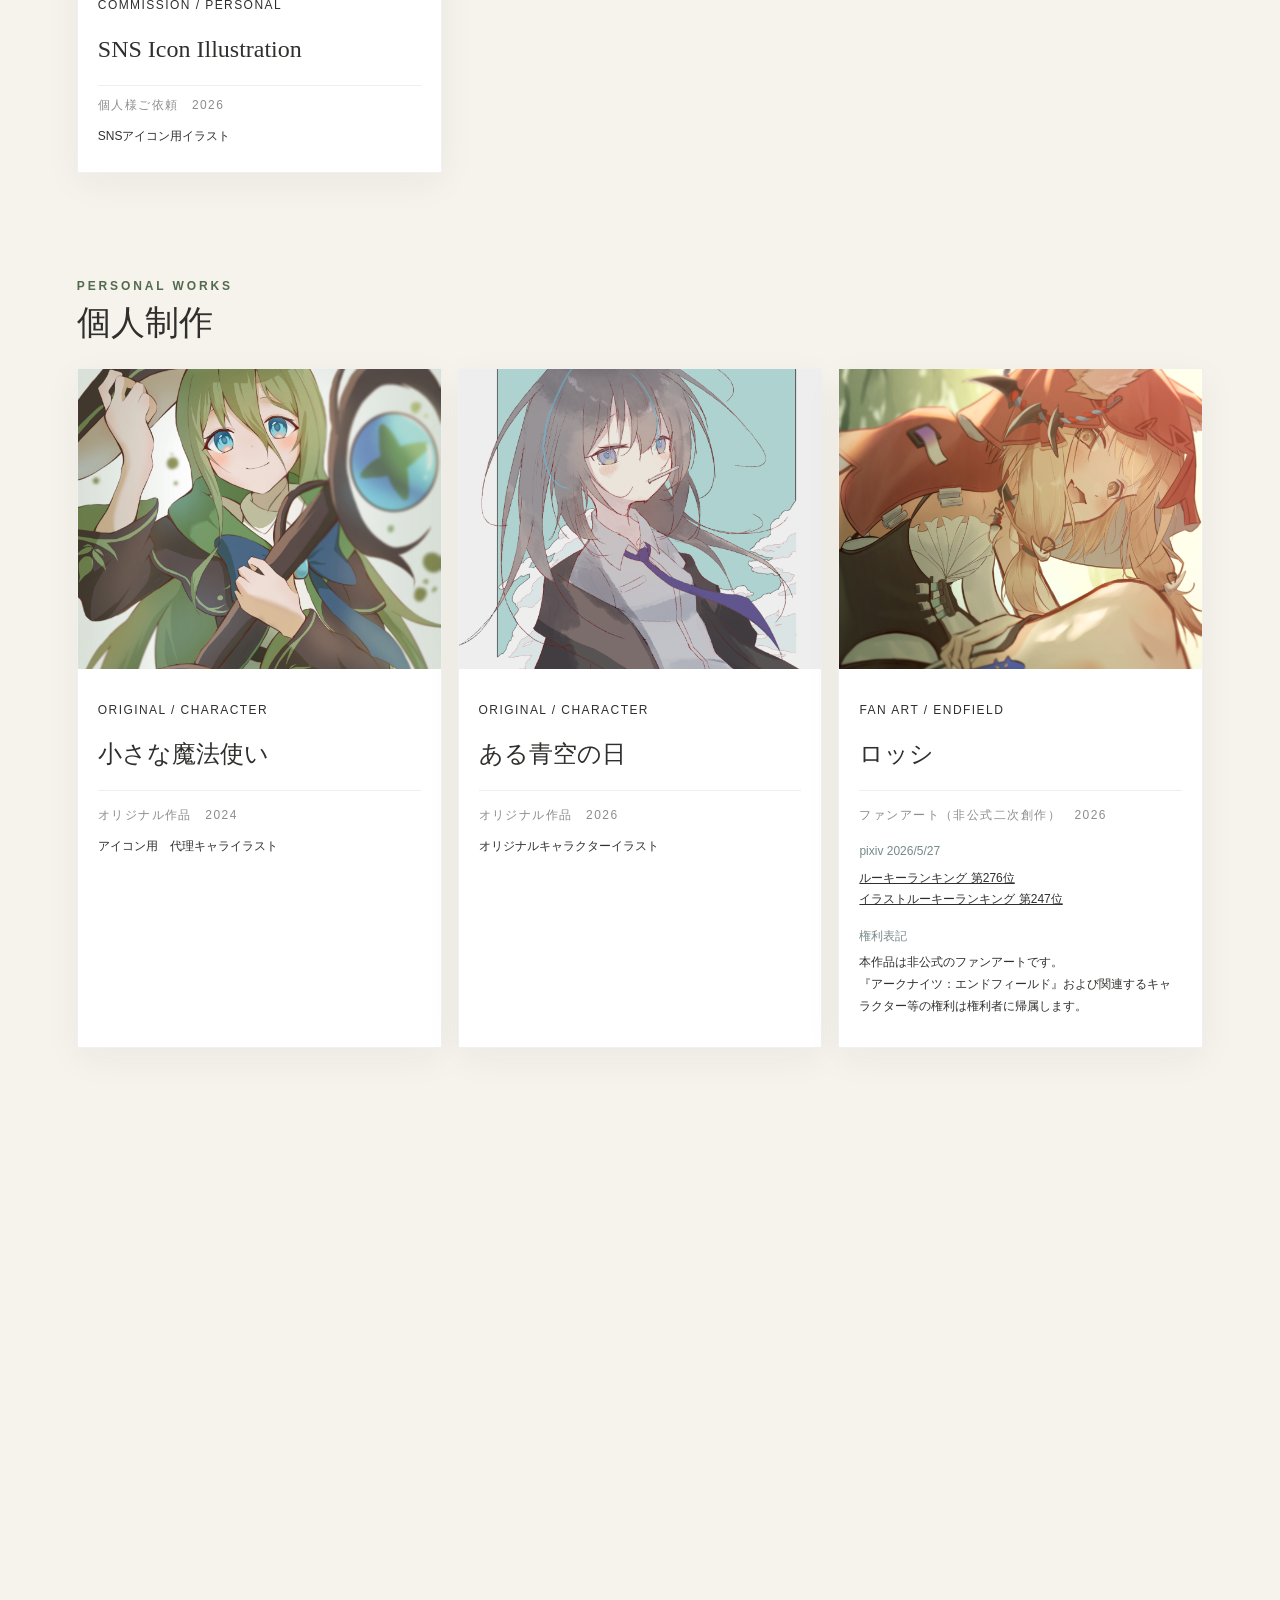
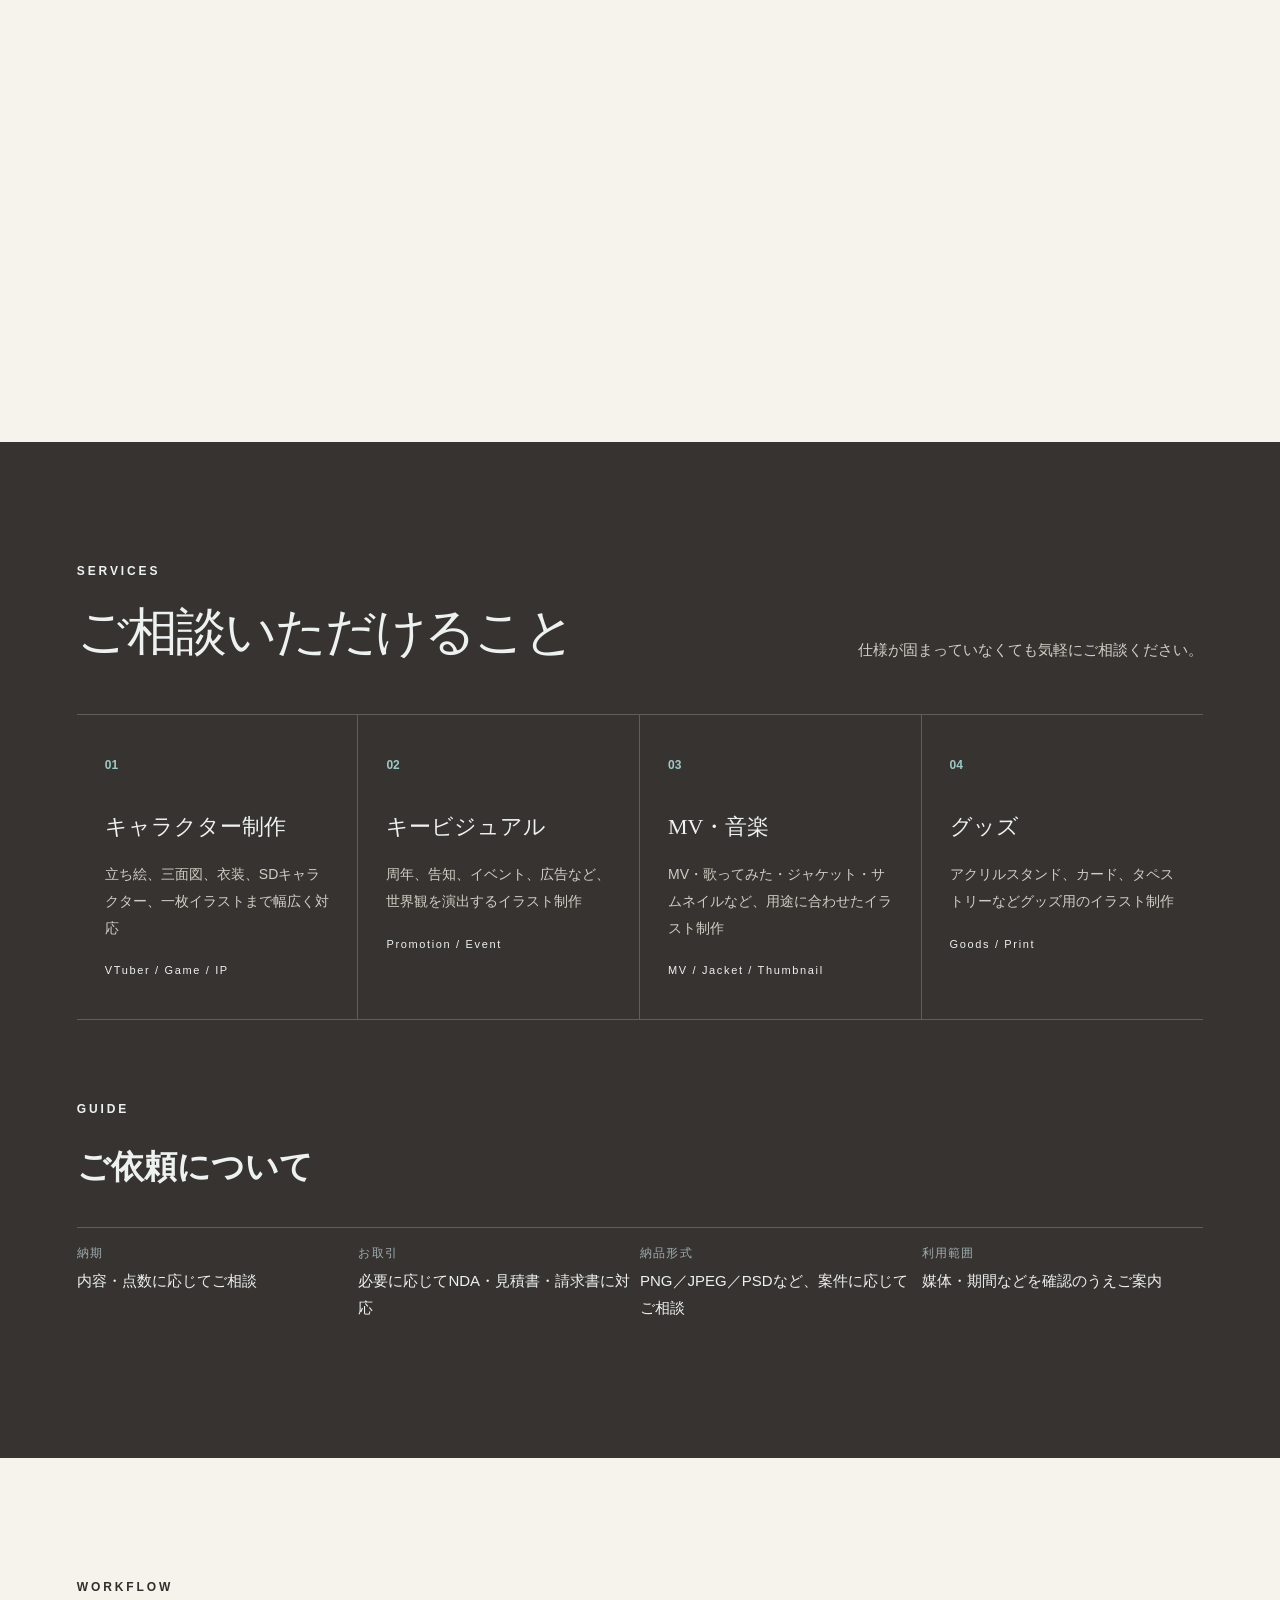
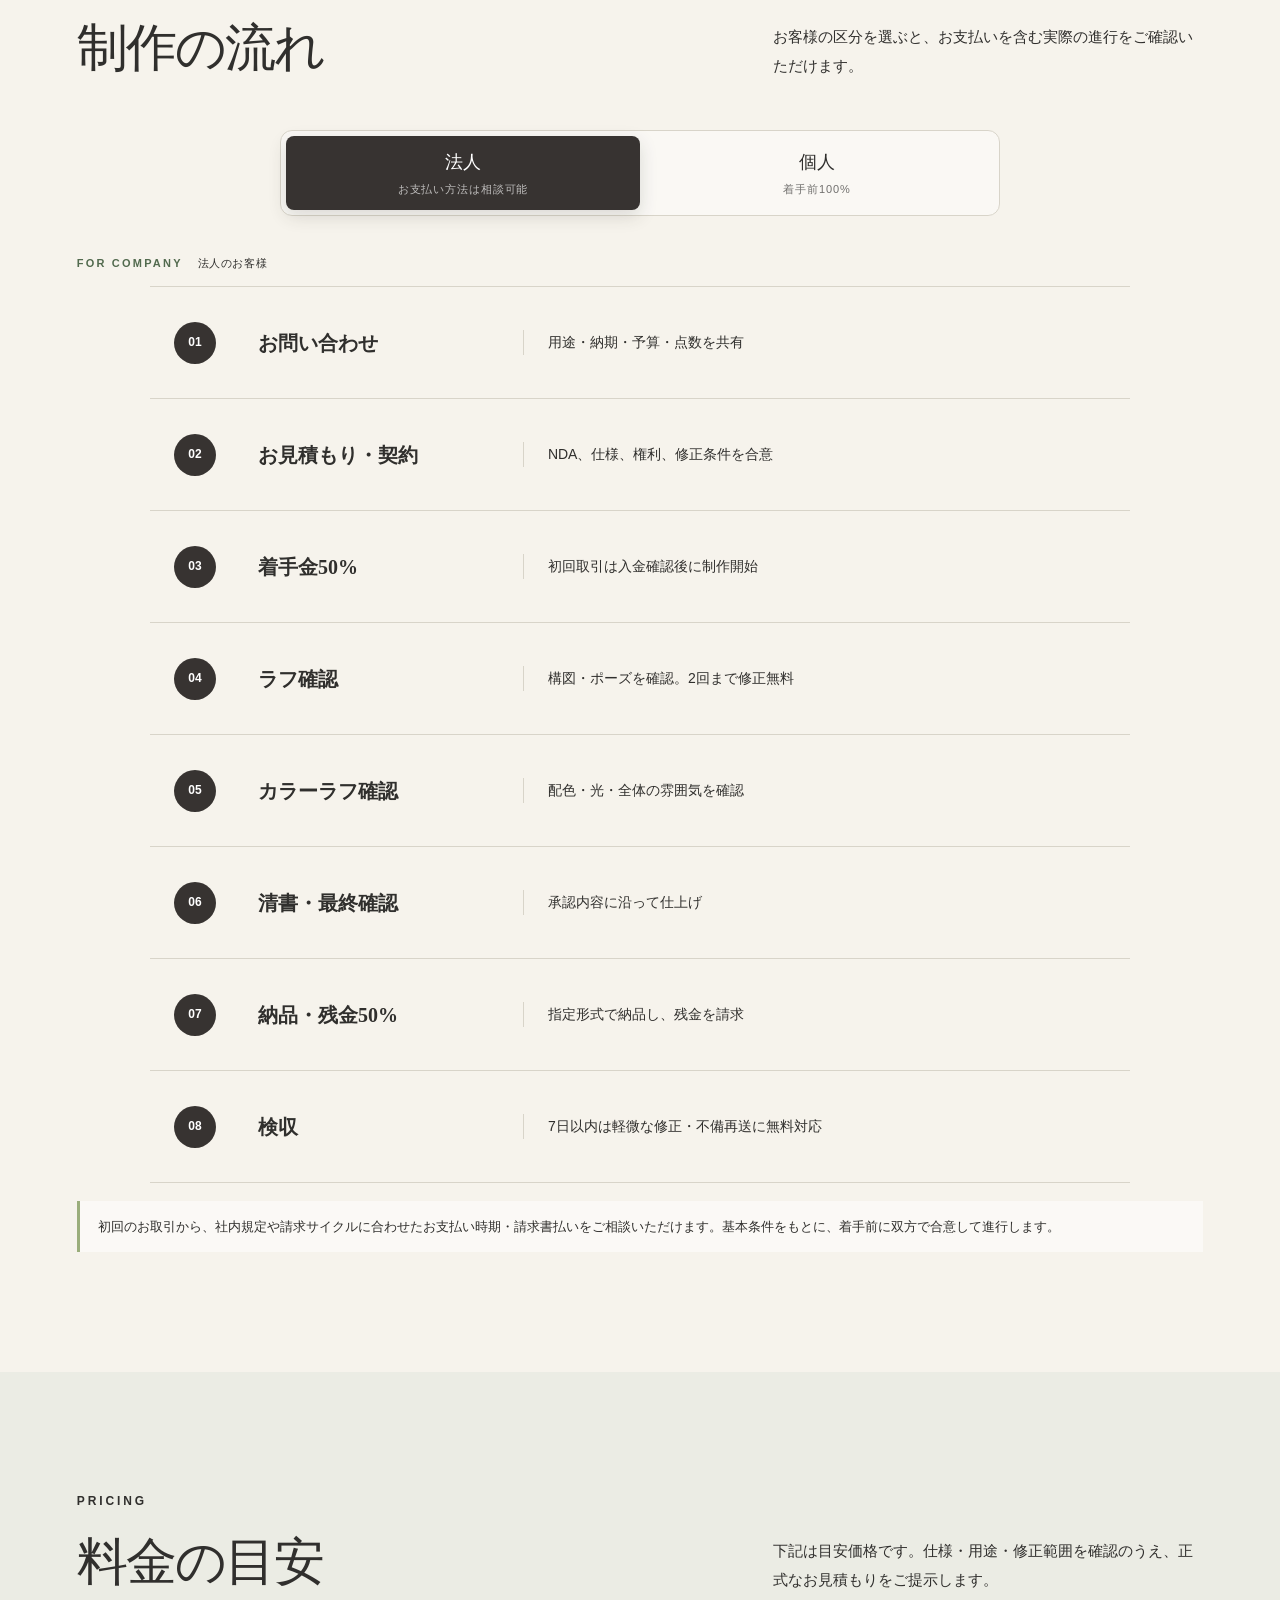
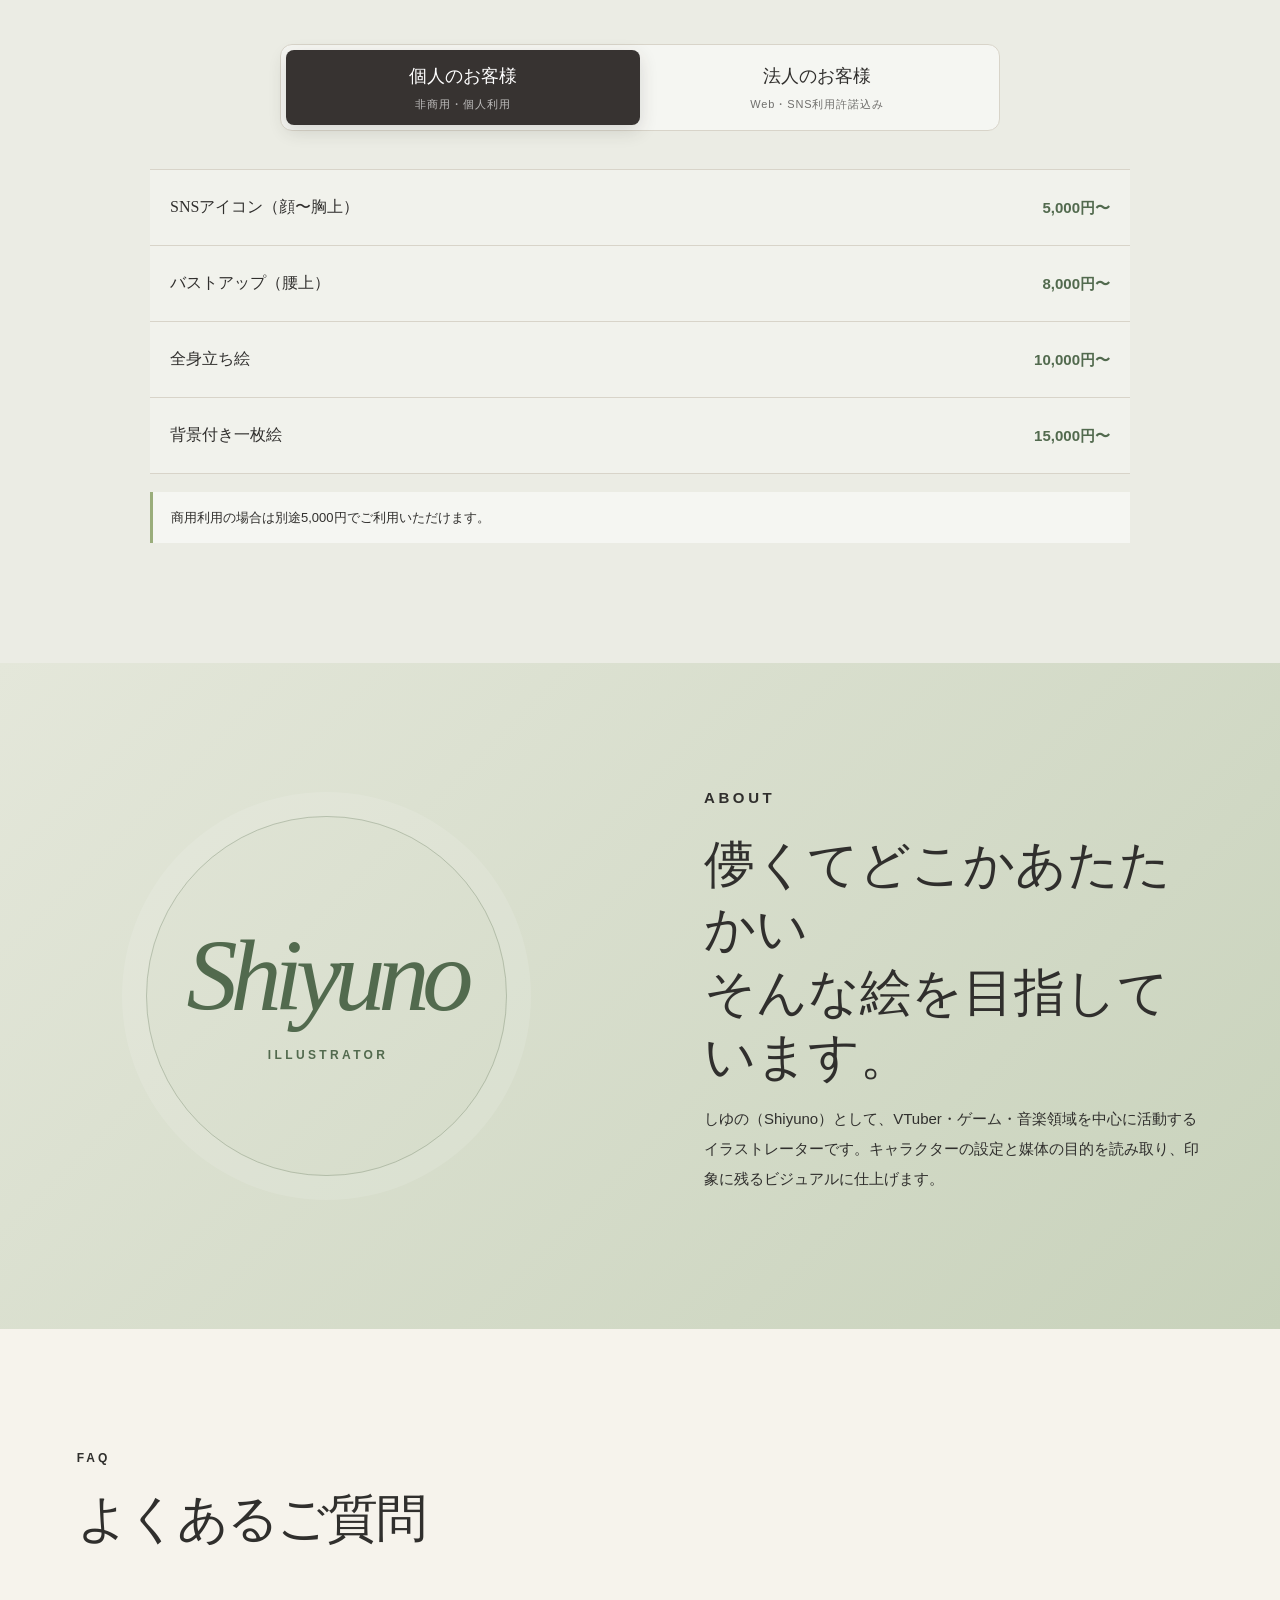
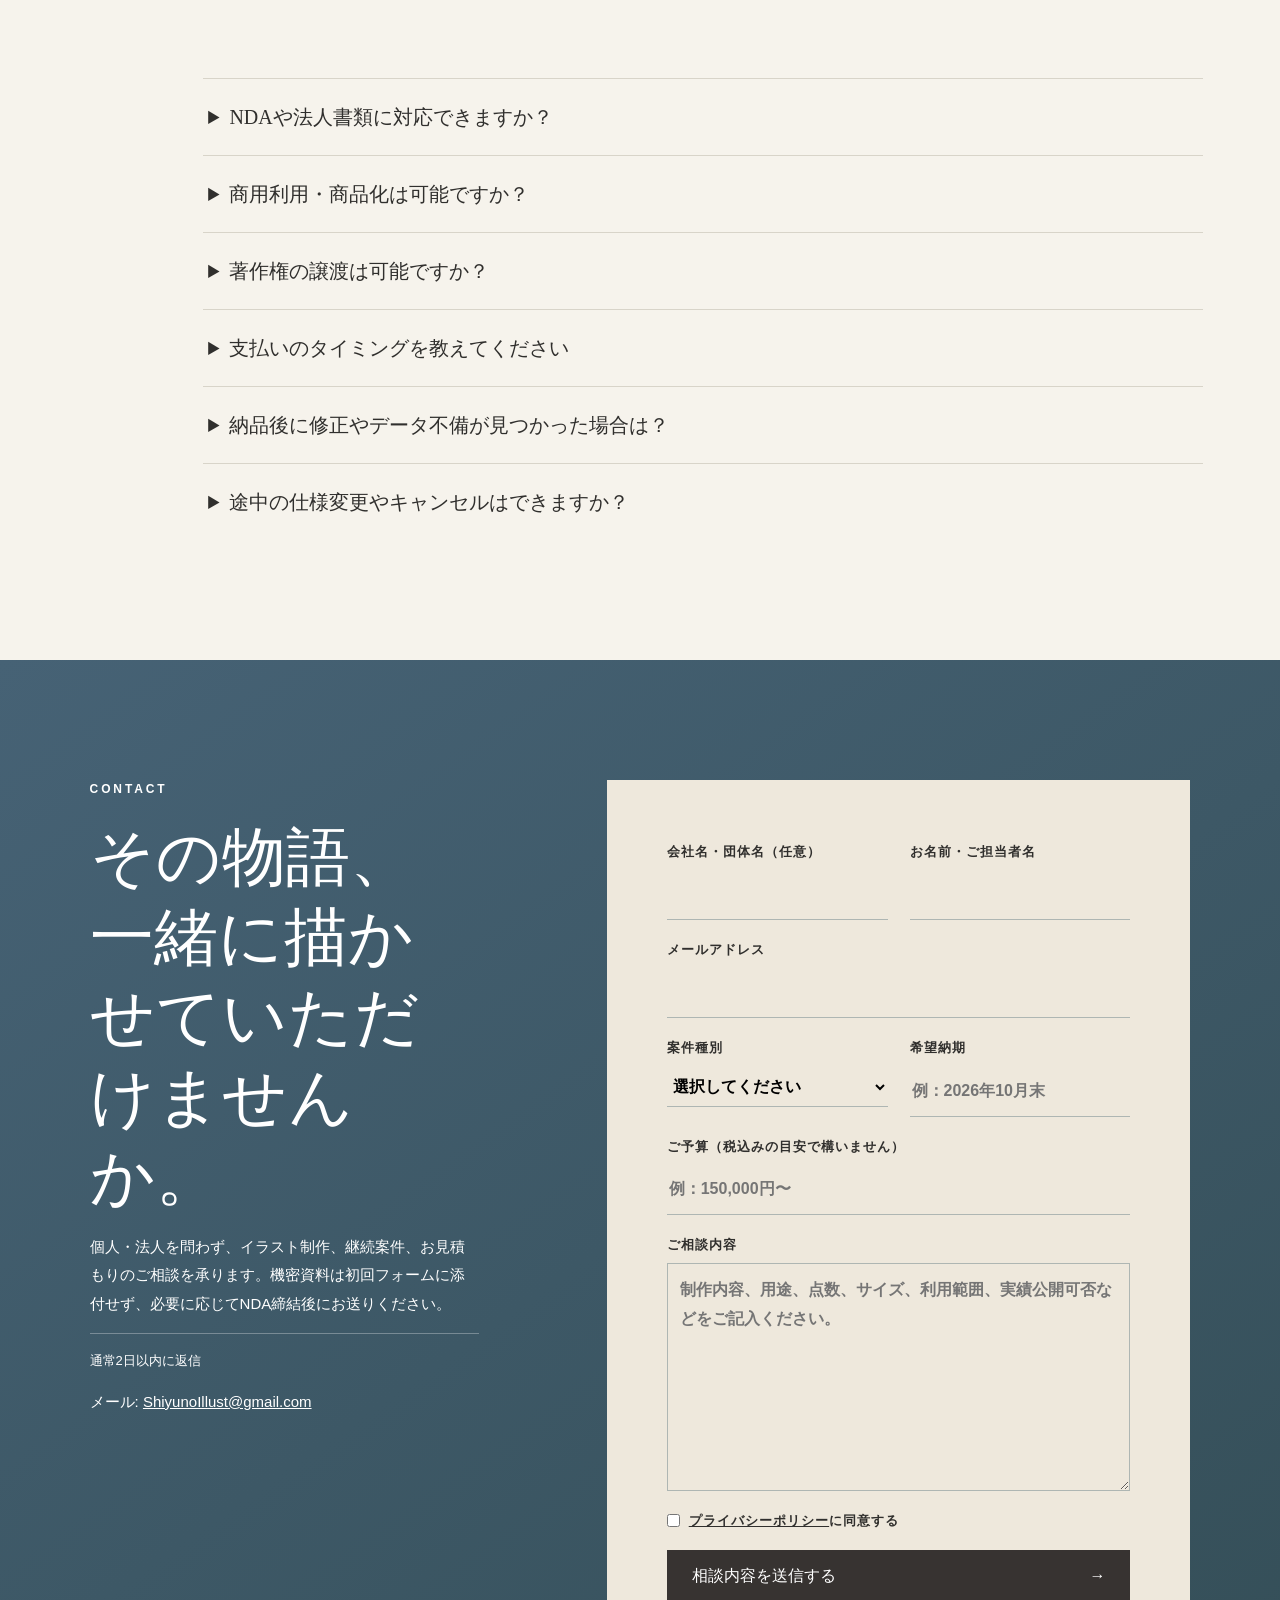
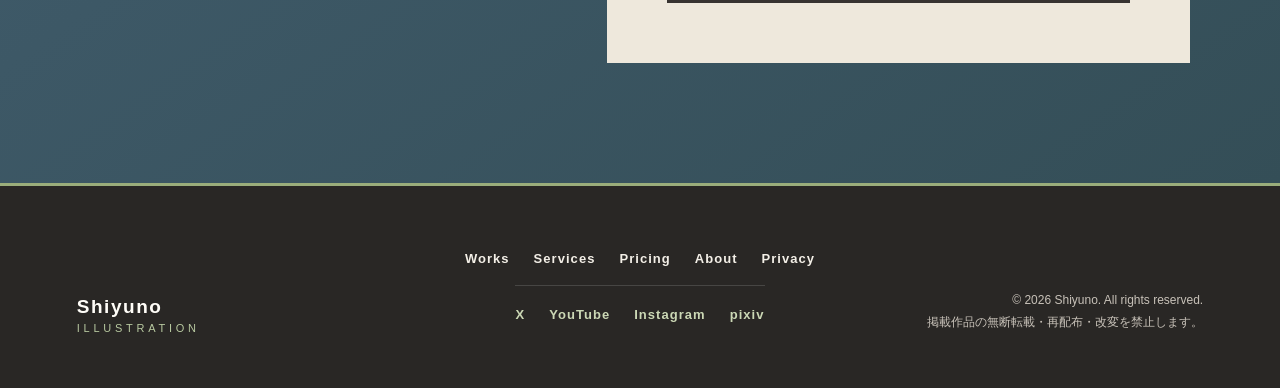
==== commit f599aafa: "料金目安改訂" ====
--- a/index.html
+++ b/index.html
@@ -243,13 +243,16 @@
         </article>
       </div>
       <div class="conditions">
-        <div><p class="eyebrow">GUIDE</p><h3>制作条件の目安</h3><p>正式な条件は、仕様・用途・期間・点数を確認後、見積書および契約書に記載します。</p></div>
+        <div>
+          <p class="eyebrow">GUIDE</p>
+          <h3>ご依頼について</h3>
+        </div>
         <dl>
-  <div><dt>標準納期</dt><dd>要相談 <small>ご契約・入金・資料受領後から起算</small></dd></div>
-  <div><dt>契約対応</dt><dd>NDA・見積書・請求書</dd></div>
-  <div><dt>納品形式</dt><dd>PNG / JPEG / PSD <small>案件仕様に応じて確認</small></dd></div>
-  <div><dt>利用範囲</dt><dd>媒体・期間・地域ごとに許諾</dd></div>
-</dl>
+          <div><dt>納期</dt><dd>内容・点数に応じてご相談</dd></div>
+          <div><dt>お取引</dt><dd>必要に応じてNDA・見積書・請求書に対応</dd></div>
+          <div><dt>納品形式</dt><dd>PNG／JPEG／PSDなど、案件に応じてご相談</dd></div>
+          <div><dt>利用範囲</dt><dd>媒体・期間などを確認のうえご案内</dd></div>
+        </dl>
       </div>
     </section>
 
@@ -289,22 +292,21 @@
     <dl>
       <div><dt>SNSアイコン（顔〜胸上）</dt><dd>5,000円〜</dd></div>
       <div><dt>バストアップ（腰上）</dt><dd>8,000円〜</dd></div>
-      <div><dt>全身立ち絵</dt><dd>15,000円〜</dd></div>
-      <div><dt>背景付き一枚絵</dt><dd>25,000円〜</dd></div>
+      <div><dt>全身立ち絵</dt><dd>10,000円〜</dd></div>
+      <div><dt>背景付き一枚絵</dt><dd>15,000円〜</dd></div>
     </dl>
-    <p class="pricing-note">個人利用（SNS掲載・非商用）を前提とした価格です。配信・収益化を伴う用途は個別にご相談ください。</p>
+    <p class="pricing-note">商用利用の場合は別途5,000円でご利用いただけます。</p>
   </div>
 
   <div class="pricing-panel" id="price-company" role="tabpanel" aria-labelledby="tab-price-company" data-pricing-panel="company" hidden>
     <dl>
-      <div><dt>SNS・広告用イラスト（一枚絵）</dt><dd>45,000円〜</dd></div>
-      <div><dt>キャラクターデザイン</dt><dd>90,000円〜</dd></div>
-      <div><dt>キャラクター設定一式（三面図・差分）</dt><dd>140,000円〜</dd></div>
+      <div><dt>SNS・広告用イラスト（一枚絵）</dt><dd>30,000円〜</dd></div>
+      <div><dt>キャラクターデザイン</dt><dd>10,000円〜</dd></div>
+      <div><dt>キャラクターデザイン・一枚絵制作</dt><dd>35,000円〜</dd></div>
+      <div><dt>キャラクター設定一式（三面図・立ち絵・差分）</dt><dd>50,000円〜</dd></div>
     </dl>
-    <p class="pricing-note">Web・SNSでの利用許諾を含む価格です。広告出稿、大量印刷、商品化、独占利用、著作権譲渡は別途お見積もりします。</p>
+    <p class="pricing-note">Web・SNS等商用利用を含む価格です。著作権譲渡等は別途ご相談ください。</p>
   </div>
-
-  <p class="pricing-footnote">グッズ展開・著作権譲渡・大規模広告利用等は、用途に応じて個別にお見積もりします。</p>
 </section>
 
     <section class="section about" id="about">
--- a/character-theme.css
+++ b/character-theme.css
@@ -400,6 +400,14 @@
 }
 
 /* Headings for the separate works groups. */
+.conditions { grid-template-columns:1fr;gap:30px; }
+.conditions dl { grid-template-columns:repeat(4,minmax(0,1fr)); }
+@media(max-width:900px) {
+  .conditions dl { grid-template-columns:repeat(2,minmax(0,1fr)); }
+}
+@media(max-width:560px) {
+  .conditions dl { grid-template-columns:1fr; }
+}
 .work-group-head { margin:0 0 22px; }
 .work-group-head .eyebrow { margin-bottom:5px;color:var(--moss); }
 .work-group-head h3 { margin:0;font-family:var(--serif);font-size:clamp(24px,3vw,34px);font-weight:500;line-height:1.35; }
